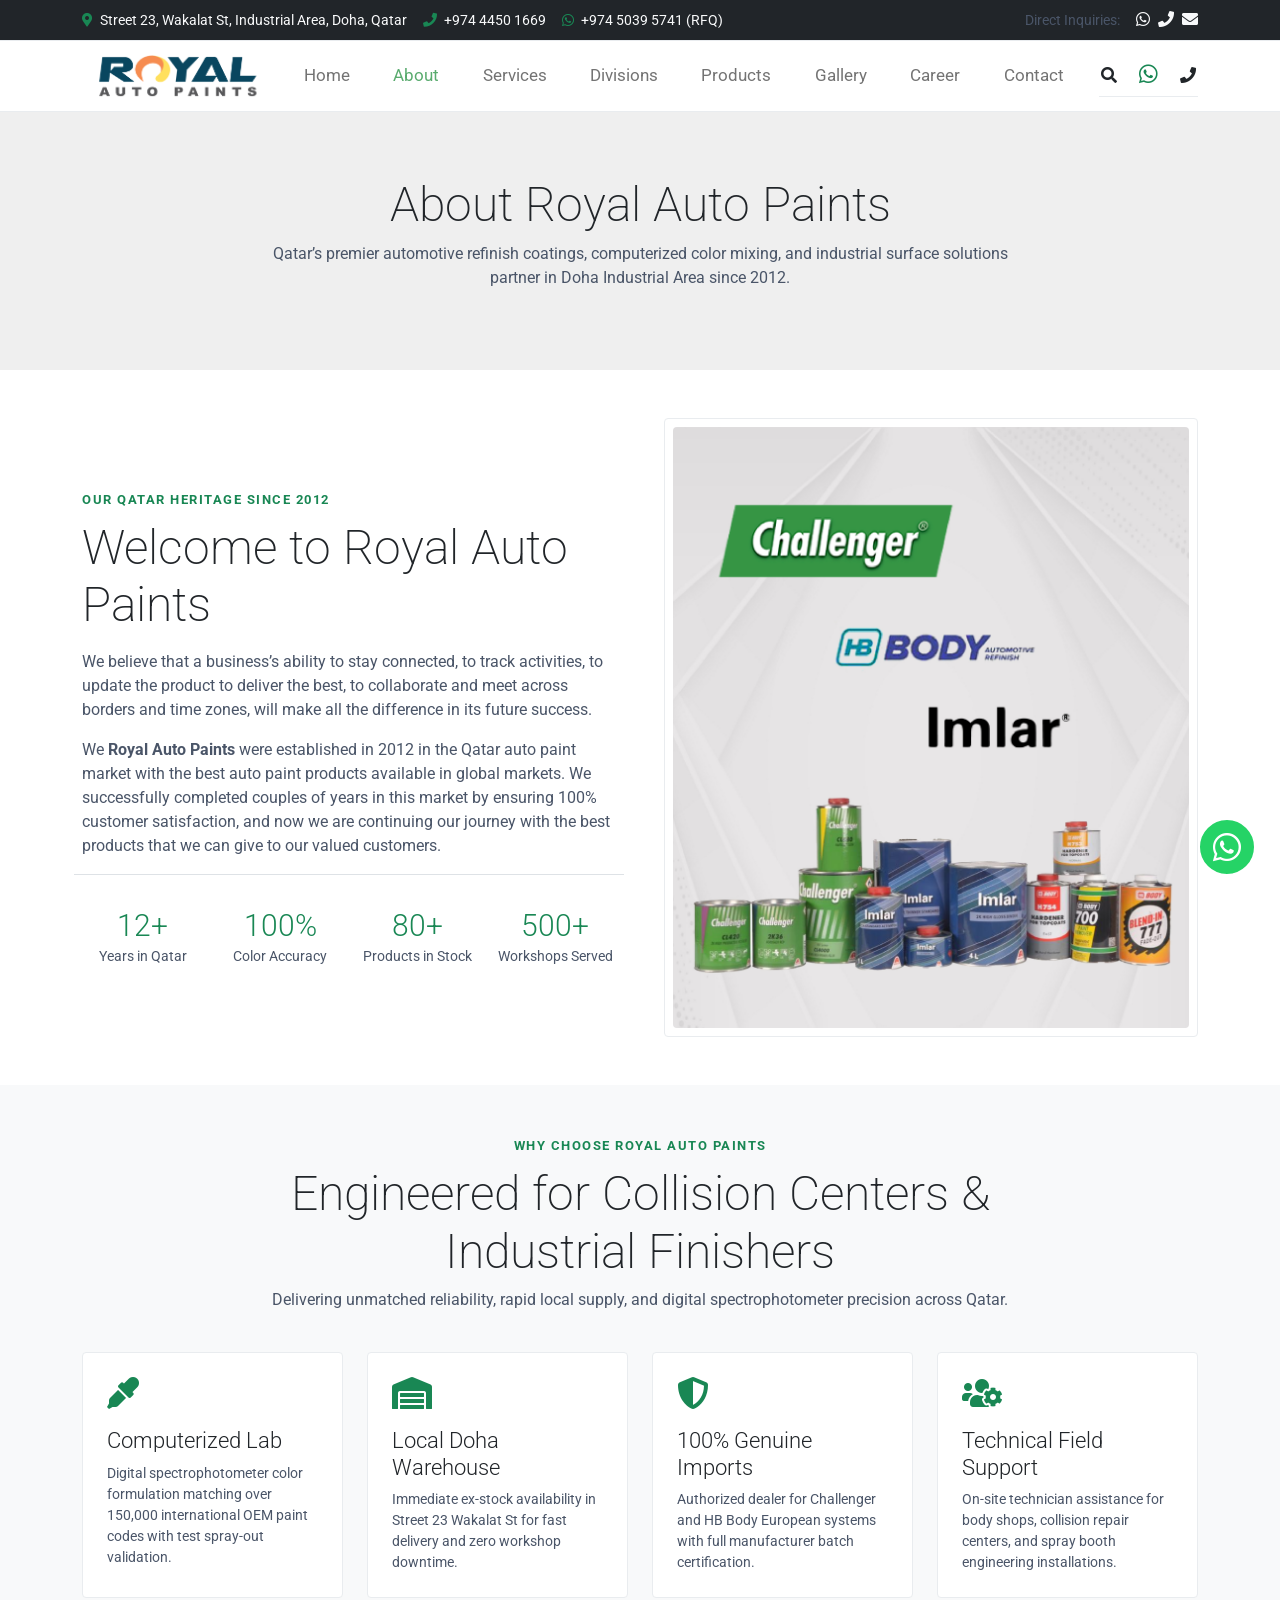
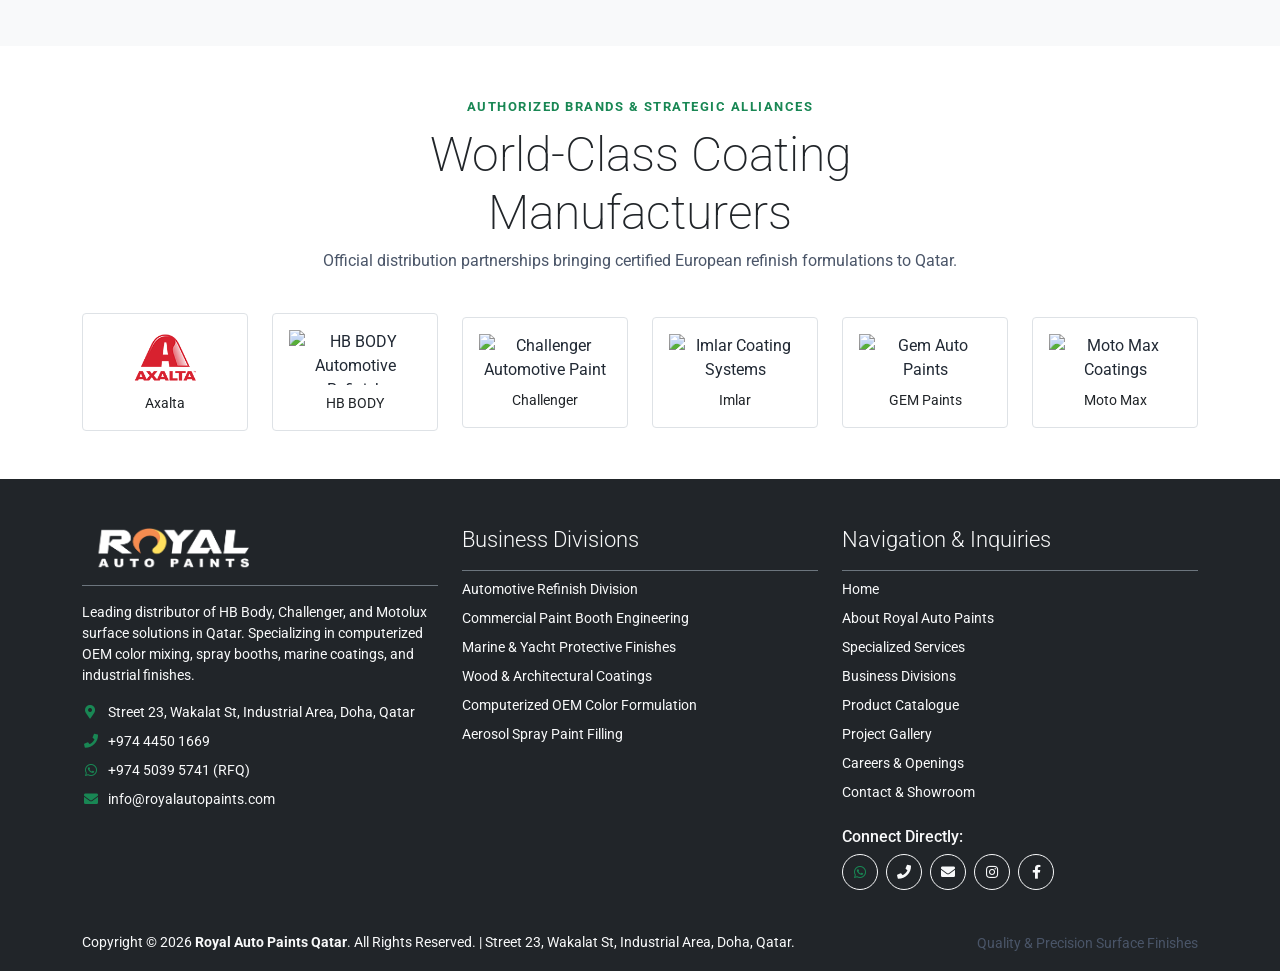
==== about.html @ 1e848c98 "feat: implement multi-page redesign with stock Zay aesthetic and responsive pages - Add dedicated pa" ====
<!DOCTYPE html>
<html lang="en">

<head>
    <title>About Us — Royal Auto Paints Qatar | Automotive Refinish &amp; Coatings</title>
    <meta charset="utf-8">
    <meta name="viewport" content="width=device-width, initial-scale=1, shrink-to-fit=no">
    <meta name="description" content="Learn about Royal Auto Paints Qatar. Established in 2012 in Doha Industrial Area. Official authorized dealer of HB Body and Challenger refinish systems.">

    <link rel="apple-touch-icon" href="images/royal_favicon.png">
    <link rel="shortcut icon" type="image/x-icon" href="images/royal_favicon.png">

    <link rel="stylesheet" href="css/bootstrap.min.css">
    <link rel="stylesheet" href="css/templatemo.css">
    <link rel="stylesheet" href="css/custom.css">

    <!-- Google Font (Roboto) -->
    <link rel="stylesheet" href="https://fonts.googleapis.com/css2?family=Roboto:wght@100;200;300;400;500;700;900&amp;display=swap">
    <link rel="stylesheet" href="css/fontawesome.min.css">
</head>

<body id="about-page">

    <!-- ========================================================================
         1. Top Utility Navigation Bar (Desktop)
         ======================================================================== -->
    <nav class="navbar navbar-expand-lg bg-dark navbar-light d-none d-lg-block py-2" id="templatemo_nav_top">
        <div class="container text-light">
            <div class="w-100 d-flex justify-content-between align-items-center">
                <div class="d-flex align-items-center flex-wrap">
                    <span class="me-3 small">
                        <i class="fas fa-map-marker-alt text-success me-1"></i>
                        Street 23, Wakalat St, Industrial Area, Doha, Qatar
                    </span>
                    <span class="me-3 small">
                        <i class="fa fa-phone text-success me-1"></i>
                        <a class="navbar-sm-brand text-light text-decoration-none" href="tel:+97444501669">+974 4450 1669</a>
                    </span>
                    <span class="small">
                        <i class="fab fa-whatsapp text-success me-1"></i>
                        <a class="navbar-sm-brand text-light text-decoration-none" href="https://wa.me/97450395741" target="_blank">+974 5039 5741 (RFQ)</a>
                    </span>
                </div>
                <div class="d-flex align-items-center">
                    <span class="small text-muted me-3">Direct Inquiries:</span>
                    <a class="text-light me-2" href="https://wa.me/97450395741" target="_blank" title="WhatsApp Inquiry"><i class="fab fa-whatsapp"></i></a>
                    <a class="text-light me-2" href="tel:+97444501669" title="Call Showroom"><i class="fa fa-phone"></i></a>
                    <a class="text-light" href="mailto:info@royalautopaints.com" title="Email Desk"><i class="fa fa-envelope"></i></a>
                </div>
            </div>
        </div>
    </nav>

    <!-- ========================================================================
         2. Main Responsive Navigation Bar
         ======================================================================== -->
    <nav class="navbar navbar-expand-lg navbar-light bg-white sticky-top py-2" id="templatemo_main_nav">
        <div class="container d-flex justify-content-between align-items-center">

            <!-- Brand Logo -->
            <a class="navbar-brand text-success logo d-flex align-items-center m-0" href="index.html">
                <img src="images/royal_logo.png" alt="Royal Auto Paints Qatar" height="44">
            </a>

            <!-- Mobile Quick Actions & Hamburger -->
            <div class="d-flex align-items-center d-lg-none mobile-header-actions">
                <a class="nav-icon text-decoration-none text-dark" href="#" data-bs-toggle="modal" data-bs-target="#templatemo_search">
                    <i class="fa fa-fw fa-search"></i>
                </a>
                <a class="nav-icon text-decoration-none text-success" href="https://wa.me/97450395741" target="_blank">
                    <i class="fab fa-fw fa-whatsapp"></i>
                </a>
                <a class="nav-icon text-decoration-none text-dark" href="tel:+97444501669">
                    <i class="fa fa-fw fa-phone"></i>
                </a>
                <button class="navbar-toggler border-0" type="button" data-bs-toggle="collapse" data-bs-target="#templatemo_nav_content" aria-controls="templatemo_nav_content" aria-expanded="false" aria-label="Toggle navigation">
                    <span class="navbar-toggler-icon"></span>
                </button>
            </div>

            <!-- Navbar Links -->
            <div class="align-self-center collapse navbar-collapse flex-fill d-lg-flex justify-content-lg-between" id="templatemo_nav_content">
                <div class="flex-fill">
                    <ul class="nav navbar-nav d-flex justify-content-between mx-lg-auto mb-2 mb-lg-0">
                        <li class="nav-item">
                            <a class="nav-link" href="index.html">Home</a>
                        </li>
                        <li class="nav-item">
                            <a class="nav-link active" href="about.html">About</a>
                        </li>
                        <li class="nav-item">
                            <a class="nav-link" href="services.html">Services</a>
                        </li>
                        <li class="nav-item">
                            <a class="nav-link" href="index.html#divisions">Divisions</a>
                        </li>
                        <li class="nav-item">
                            <a class="nav-link" href="products.html">Products</a>
                        </li>
                        <li class="nav-item">
                            <a class="nav-link" href="gallery.html">Gallery</a>
                        </li>
                        <li class="nav-item">
                            <a class="nav-link" href="career.html">Career</a>
                        </li>
                        <li class="nav-item">
                            <a class="nav-link" href="contact.html">Contact</a>
                        </li>
                    </ul>
                </div>

                <!-- Desktop Action Icons -->
                <div class="navbar align-self-center d-none d-lg-flex">
                    <a class="nav-icon text-decoration-none me-3" href="#" data-bs-toggle="modal" data-bs-target="#templatemo_search" title="Search Catalogue">
                        <i class="fa fa-fw fa-search text-dark"></i>
                    </a>
                    <a class="nav-icon text-decoration-none me-3" href="https://wa.me/97450395741?text=Hello%20Royal%20Auto%20Paints%20Qatar%2C%20I%20would%20like%20to%20request%20an%20RFQ" target="_blank" title="WhatsApp RFQ">
                        <i class="fab fa-fw fa-whatsapp text-success fa-lg"></i>
                    </a>
                    <a class="nav-icon text-decoration-none" href="tel:+97444501669" title="Call: +974 4450 1669">
                        <i class="fa fa-fw fa-phone text-dark"></i>
                    </a>
                </div>
            </div>

        </div>
    </nav>

    <!-- Search Modal -->
    <div class="modal fade bg-white" id="templatemo_search" tabindex="-1" role="dialog" aria-hidden="true">
        <div class="modal-dialog modal-lg" role="document">
            <div class="w-100 pt-1 mb-4 text-end">
                <button type="button" class="btn-close" data-bs-dismiss="modal" aria-label="Close"></button>
            </div>
            <div class="modal-content modal-body border-0 p-3">
                <div class="text-center mb-4">
                    <h2 class="h2 text-dark">Search Products &amp; Surface Solutions</h2>
                    <p class="text-muted small">Search clear coats, primers, fillers, thinners, spray guns, or marine coatings.</p>
                </div>
                <div class="input-group mb-3">
                    <input type="text" class="form-control py-2" id="inputModalSearch" placeholder="Type product name (e.g., C496, F202, Thinner, Spray Gun)...">
                    <button class="btn btn-success text-white px-4" id="btnModalSearch" type="button">
                        <i class="fa fa-fw fa-search"></i> Search
                    </button>
                </div>
            </div>
        </div>
    </div>

    <!-- ========================================================================
         Page Title Banner (Stock Zay Canvas)
         ======================================================================== -->
    <section class="py-5" style="background-color: #efefef;">
        <div class="container py-3">
            <div class="row text-center">
                <div class="col-lg-8 m-auto">
                    <h1 class="h1 text-dark">About Royal Auto Paints</h1>
                    <p class="text-muted">
                        Qatar’s premier automotive refinish coatings, computerized color mixing, and industrial surface solutions partner in Doha Industrial Area since 2012.
                    </p>
                </div>
            </div>
        </div>
    </section>

    <!-- ========================================================================
         Company Overview & Authentic Story
         ======================================================================== -->
    <section class="container py-5">
        <div class="row align-items-center g-5">
            <div class="col-lg-6">
                <span class="text-uppercase text-success fw-bold" style="letter-spacing: 1.5px; font-size: 13px;">Our Qatar Heritage Since 2012</span>
                <h2 class="h1 mt-2 text-dark">Welcome to Royal Auto Paints</h2>
                <p class="text-muted mt-3">
                    We believe that a business’s ability to stay connected, to track activities, to update the product to deliver the best, to collaborate and meet across borders and time zones, will make all the difference in its future success.
                </p>
                <p class="text-muted">
                    We <strong>Royal Auto Paints</strong> were established in 2012 in the Qatar auto paint market with the best auto paint products available in global markets. We successfully completed couples of years in this market by ensuring 100% customer satisfaction, and now we are continuing our journey with the best products that we can give to our valued customers.
                </p>
                <div class="row g-3 mt-3 pt-3 border-top">
                    <div class="col-6 col-md-3 text-center">
                        <h3 class="h2 text-success fw-bold mb-0">12+</h3>
                        <span class="small text-muted">Years in Qatar</span>
                    </div>
                    <div class="col-6 col-md-3 text-center">
                        <h3 class="h2 text-success fw-bold mb-0">100%</h3>
                        <span class="small text-muted">Color Accuracy</span>
                    </div>
                    <div class="col-6 col-md-3 text-center">
                        <h3 class="h2 text-success fw-bold mb-0">80+</h3>
                        <span class="small text-muted">Products in Stock</span>
                    </div>
                    <div class="col-6 col-md-3 text-center">
                        <h3 class="h2 text-success fw-bold mb-0">500+</h3>
                        <span class="small text-muted">Workshops Served</span>
                    </div>
                </div>
            </div>
            <div class="col-lg-6">
                <div class="card p-2 border bg-white">
                    <img src="images/auth.jpg" class="img-fluid rounded" alt="Royal Auto Paints Authorized Dealership">
                </div>
            </div>
        </div>
    </section>

    <!-- ========================================================================
         Core Capabilities & Workshop Values
         ======================================================================== -->
    <section class="bg-light py-5">
        <div class="container">
            <div class="row text-center pb-4">
                <div class="col-lg-8 m-auto">
                    <span class="text-uppercase text-success fw-bold" style="letter-spacing: 1.5px; font-size: 13px;">Why Choose Royal Auto Paints</span>
                    <h2 class="h1 mt-2 text-dark">Engineered for Collision Centers &amp; Industrial Finishers</h2>
                    <p class="text-muted">
                        Delivering unmatched reliability, rapid local supply, and digital spectrophotometer precision across Qatar.
                    </p>
                </div>
            </div>

            <div class="row g-4">
                <div class="col-12 col-md-6 col-lg-3">
                    <div class="card h-100 p-4 border bg-white">
                        <div class="mb-3">
                            <i class="fas fa-eye-dropper text-success fs-2"></i>
                        </div>
                        <h3 class="h5 text-dark">Computerized Lab</h3>
                        <p class="text-muted small mb-0">
                            Digital spectrophotometer color formulation matching over 150,000 international OEM paint codes with test spray-out validation.
                        </p>
                    </div>
                </div>
                <div class="col-12 col-md-6 col-lg-3">
                    <div class="card h-100 p-4 border bg-white">
                        <div class="mb-3">
                            <i class="fas fa-warehouse text-success fs-2"></i>
                        </div>
                        <h3 class="h5 text-dark">Local Doha Warehouse</h3>
                        <p class="text-muted small mb-0">
                            Immediate ex-stock availability in Street 23 Wakalat St for fast delivery and zero workshop downtime.
                        </p>
                    </div>
                </div>
                <div class="col-12 col-md-6 col-lg-3">
                    <div class="card h-100 p-4 border bg-white">
                        <div class="mb-3">
                            <i class="fas fa-shield-alt text-success fs-2"></i>
                        </div>
                        <h3 class="h5 text-dark">100% Genuine Imports</h3>
                        <p class="text-muted small mb-0">
                            Authorized dealer for Challenger and HB Body European systems with full manufacturer batch certification.
                        </p>
                    </div>
                </div>
                <div class="col-12 col-md-6 col-lg-3">
                    <div class="card h-100 p-4 border bg-white">
                        <div class="mb-3">
                            <i class="fas fa-users-cog text-success fs-2"></i>
                        </div>
                        <h3 class="h5 text-dark">Technical Field Support</h3>
                        <p class="text-muted small mb-0">
                            On-site technician assistance for body shops, collision repair centers, and spray booth engineering installations.
                        </p>
                    </div>
                </div>
            </div>
        </div>
    </section>

    <!-- ========================================================================
         Brand Alliances & Ribbon
         ======================================================================== -->
    <section class="container py-5" id="brands">
        <div class="row text-center pb-4">
            <div class="col-lg-8 m-auto">
                <span class="text-uppercase text-success fw-bold" style="letter-spacing: 1.5px; font-size: 13px;">Authorized Brands &amp; Strategic Alliances</span>
                <h2 class="h1 mt-2 text-dark">World-Class Coating Manufacturers</h2>
                <p class="text-muted">
                    Official distribution partnerships bringing certified European refinish formulations to Qatar.
                </p>
            </div>
        </div>

        <div class="row align-items-center justify-content-center g-4 text-center">
            <div class="col-6 col-md-4 col-lg-2">
                <div class="p-3 border rounded bg-white brand-card">
                    <img src="images/1290323.png" class="img-fluid brand-img" alt="Axalta Coating Systems" style="max-height: 55px;">
                    <div class="small fw-bold text-dark mt-2">Axalta</div>
                </div>
            </div>
            <div class="col-6 col-md-4 col-lg-2">
                <div class="p-3 border rounded bg-white brand-card">
                    <img src="images/brand_hbbody.png" class="img-fluid brand-img" alt="HB BODY Automotive Refinish" style="max-height: 55px;">
                    <div class="small fw-bold text-dark mt-2">HB BODY</div>
                </div>
            </div>
            <div class="col-6 col-md-4 col-lg-2">
                <div class="p-3 border rounded bg-white brand-card">
                    <img src="images/brand_challenger.png" class="img-fluid brand-img" alt="Challenger Automotive Paint" style="max-height: 55px;">
                    <div class="small fw-bold text-dark mt-2">Challenger</div>
                </div>
            </div>
            <div class="col-6 col-md-4 col-lg-2">
                <div class="p-3 border rounded bg-white brand-card">
                    <img src="images/brand_imlar.png" class="img-fluid brand-img" alt="Imlar Coating Systems" style="max-height: 55px;">
                    <div class="small fw-bold text-dark mt-2">Imlar</div>
                </div>
            </div>
            <div class="col-6 col-md-4 col-lg-2">
                <div class="p-3 border rounded bg-white brand-card">
                    <img src="images/brand_gem.png" class="img-fluid brand-img" alt="Gem Auto Paints" style="max-height: 55px;">
                    <div class="small fw-bold text-dark mt-2">GEM Paints</div>
                </div>
            </div>
            <div class="col-6 col-md-4 col-lg-2">
                <div class="p-3 border rounded bg-white brand-card">
                    <img src="images/brand_motomax.png" class="img-fluid brand-img" alt="Moto Max Coatings" style="max-height: 55px;">
                    <div class="small fw-bold text-dark mt-2">Moto Max</div>
                </div>
            </div>
        </div>
    </section>

    <!-- ========================================================================
         Corporate Footer
         ======================================================================== -->
    <footer class="bg-dark text-light" id="tempaltemo_footer">
        <div class="container pt-5 pb-4">
            <div class="row g-4">
                <!-- Column 1: Company Profile -->
                <div class="col-12 col-md-4">
                    <div class="border-bottom pb-3 border-secondary mb-3">
                        <img src="images/royal_logo_white.png" alt="Royal Auto Paints Qatar" height="42">
                    </div>
                    <p class="text-light small mt-2">
                        Leading distributor of HB Body, Challenger, and Motolux surface solutions in Qatar. Specializing in computerized OEM color mixing, spray booths, marine coatings, and industrial finishes.
                    </p>
                    <ul class="list-unstyled text-light small footer-link-list mt-3">
                        <li class="mb-2"><i class="fas fa-map-marker-alt fa-fw text-success me-2"></i>Street 23, Wakalat St, Industrial Area, Doha, Qatar</li>
                        <li class="mb-2"><i class="fa fa-phone fa-fw text-success me-2"></i><a class="text-decoration-none text-light" href="tel:+97444501669">+974 4450 1669</a></li>
                        <li class="mb-2"><i class="fab fa-whatsapp fa-fw text-success me-2"></i><a class="text-decoration-none text-light" href="https://wa.me/97450395741" target="_blank">+974 5039 5741 (RFQ)</a></li>
                        <li class="mb-2"><i class="fa fa-envelope fa-fw text-success me-2"></i><a class="text-decoration-none text-light" href="mailto:info@royalautopaints.com">info@royalautopaints.com</a></li>
                    </ul>
                </div>

                <!-- Column 2: Core Divisions -->
                <div class="col-12 col-md-4">
                    <h3 class="h4 text-light border-bottom pb-3 border-secondary">Business Divisions</h3>
                    <ul class="list-unstyled text-light small footer-link-list">
                        <li class="mb-2"><a class="text-decoration-none text-light" href="index.html#divisions">Automotive Refinish Division</a></li>
                        <li class="mb-2"><a class="text-decoration-none text-light" href="index.html#divisions">Commercial Paint Booth Engineering</a></li>
                        <li class="mb-2"><a class="text-decoration-none text-light" href="index.html#divisions">Marine &amp; Yacht Protective Finishes</a></li>
                        <li class="mb-2"><a class="text-decoration-none text-light" href="index.html#divisions">Wood &amp; Architectural Coatings</a></li>
                        <li class="mb-2"><a class="text-decoration-none text-light" href="services.html">Computerized OEM Color Formulation</a></li>
                        <li class="mb-2"><a class="text-decoration-none text-light" href="services.html">Aerosol Spray Paint Filling</a></li>
                    </ul>
                </div>

                <!-- Column 3: Fast Navigation & Socials -->
                <div class="col-12 col-md-4">
                    <h3 class="h4 text-light border-bottom pb-3 border-secondary">Navigation &amp; Inquiries</h3>
                    <ul class="list-unstyled text-light small footer-link-list">
                        <li class="mb-2"><a class="text-decoration-none text-light" href="index.html">Home</a></li>
                        <li class="mb-2"><a class="text-decoration-none text-light" href="about.html">About Royal Auto Paints</a></li>
                        <li class="mb-2"><a class="text-decoration-none text-light" href="services.html">Specialized Services</a></li>
                        <li class="mb-2"><a class="text-decoration-none text-light" href="index.html#divisions">Business Divisions</a></li>
                        <li class="mb-2"><a class="text-decoration-none text-light" href="products.html">Product Catalogue</a></li>
                        <li class="mb-2"><a class="text-decoration-none text-light" href="gallery.html">Project Gallery</a></li>
                        <li class="mb-2"><a class="text-decoration-none text-light" href="career.html">Careers &amp; Openings</a></li>
                        <li class="mb-2"><a class="text-decoration-none text-light" href="contact.html">Contact &amp; Showroom</a></li>
                    </ul>

                    <div class="mt-4">
                        <h4 class="h6 text-light mb-2">Connect Directly:</h4>
                        <div class="d-flex gap-2">
                            <a class="btn btn-outline-light btn-sm rounded-circle d-flex align-items-center justify-content-center" style="width: 36px; height: 36px;" href="https://wa.me/97450395741" target="_blank" title="WhatsApp"><i class="fab fa-whatsapp text-success"></i></a>
                            <a class="btn btn-outline-light btn-sm rounded-circle d-flex align-items-center justify-content-center" style="width: 36px; height: 36px;" href="tel:+97444501669" title="Phone Call"><i class="fa fa-phone"></i></a>
                            <a class="btn btn-outline-light btn-sm rounded-circle d-flex align-items-center justify-content-center" style="width: 36px; height: 36px;" href="mailto:info@royalautopaints.com" title="Email Us"><i class="fa fa-envelope"></i></a>
                            <a class="btn btn-outline-light btn-sm rounded-circle d-flex align-items-center justify-content-center" style="width: 36px; height: 36px;" href="https://www.instagram.com/royal_auto_paints/" target="_blank" title="Instagram"><i class="fab fa-instagram"></i></a>
                            <a class="btn btn-outline-light btn-sm rounded-circle d-flex align-items-center justify-content-center" style="width: 36px; height: 36px;" href="https://www.facebook.com/profile.php?id=100057669180751" target="_blank" title="Facebook"><i class="fab fa-facebook-f"></i></a>
                        </div>
                    </div>
                </div>
            </div>
        </div>

        <div class="w-100 bg-black py-3 border-top border-dark">
            <div class="container">
                <div class="row align-items-center">
                    <div class="col-md-8 text-center text-md-start">
                        <p class="text-light mb-0 small">
                            Copyright &copy; 2026 <strong>Royal Auto Paints Qatar</strong>. All Rights Reserved. | Street 23, Wakalat St, Industrial Area, Doha, Qatar.
                        </p>
                    </div>
                    <div class="col-md-4 text-center text-md-end mt-2 mt-md-0">
                        <span class="text-muted small">Quality &amp; Precision Surface Finishes</span>
                    </div>
                </div>
            </div>
        </div>
    </footer>

    <!-- Floating WhatsApp Direct Action Button -->
    <a href="https://wa.me/97450395741?text=Hello%20Royal%20Auto%20Paints%20Qatar%2C%20I%20would%20like%20to%20request%20an%20RFQ" class="floating-whatsapp-btn" target="_blank" title="Instant WhatsApp RFQ">
        <i class="fab fa-whatsapp"></i>
    </a>

    <!-- Scripts -->
    <script src="js/jquery-1.11.0.min.js"></script>
    <script src="js/jquery-migrate-1.2.1.min.js"></script>
    <script src="js/bootstrap.bundle.min.js"></script>
    <script src="js/templatemo.js"></script>
    <script src="js/custom.js"></script>

</body>

</html>
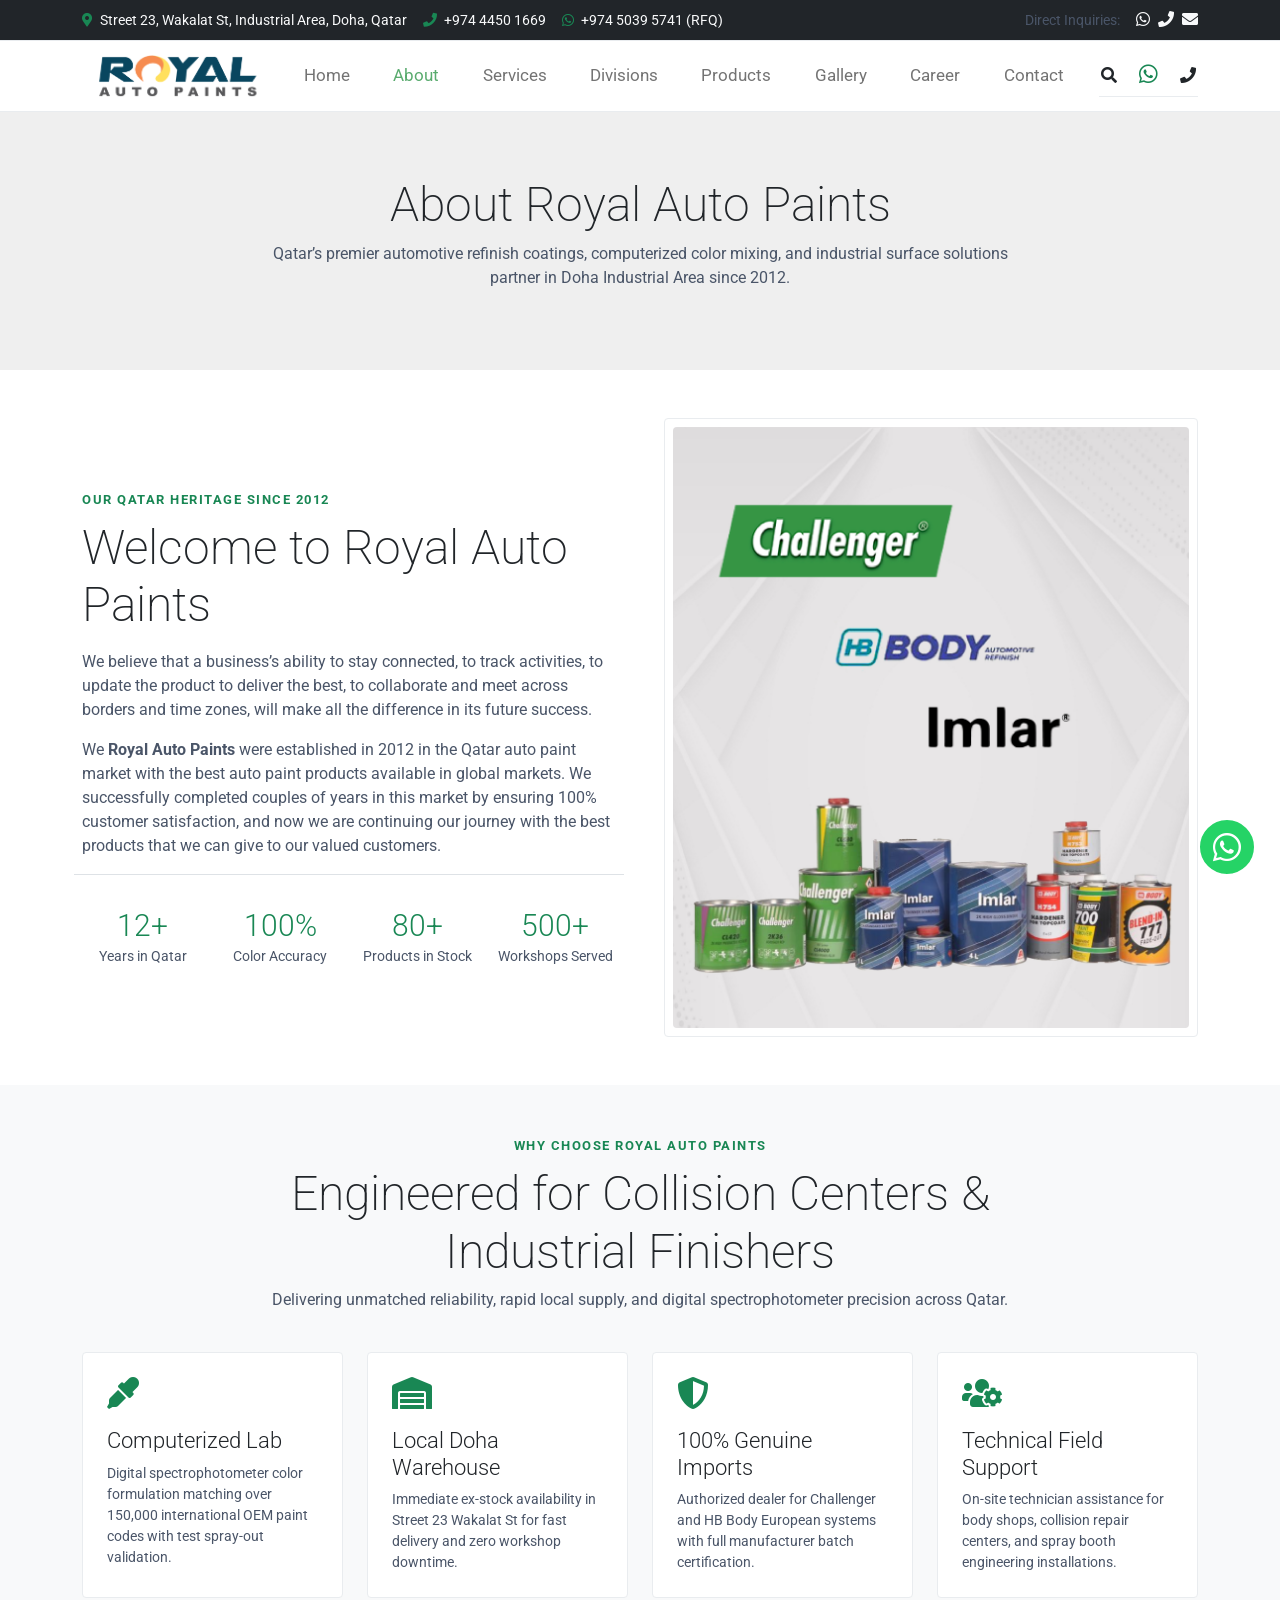
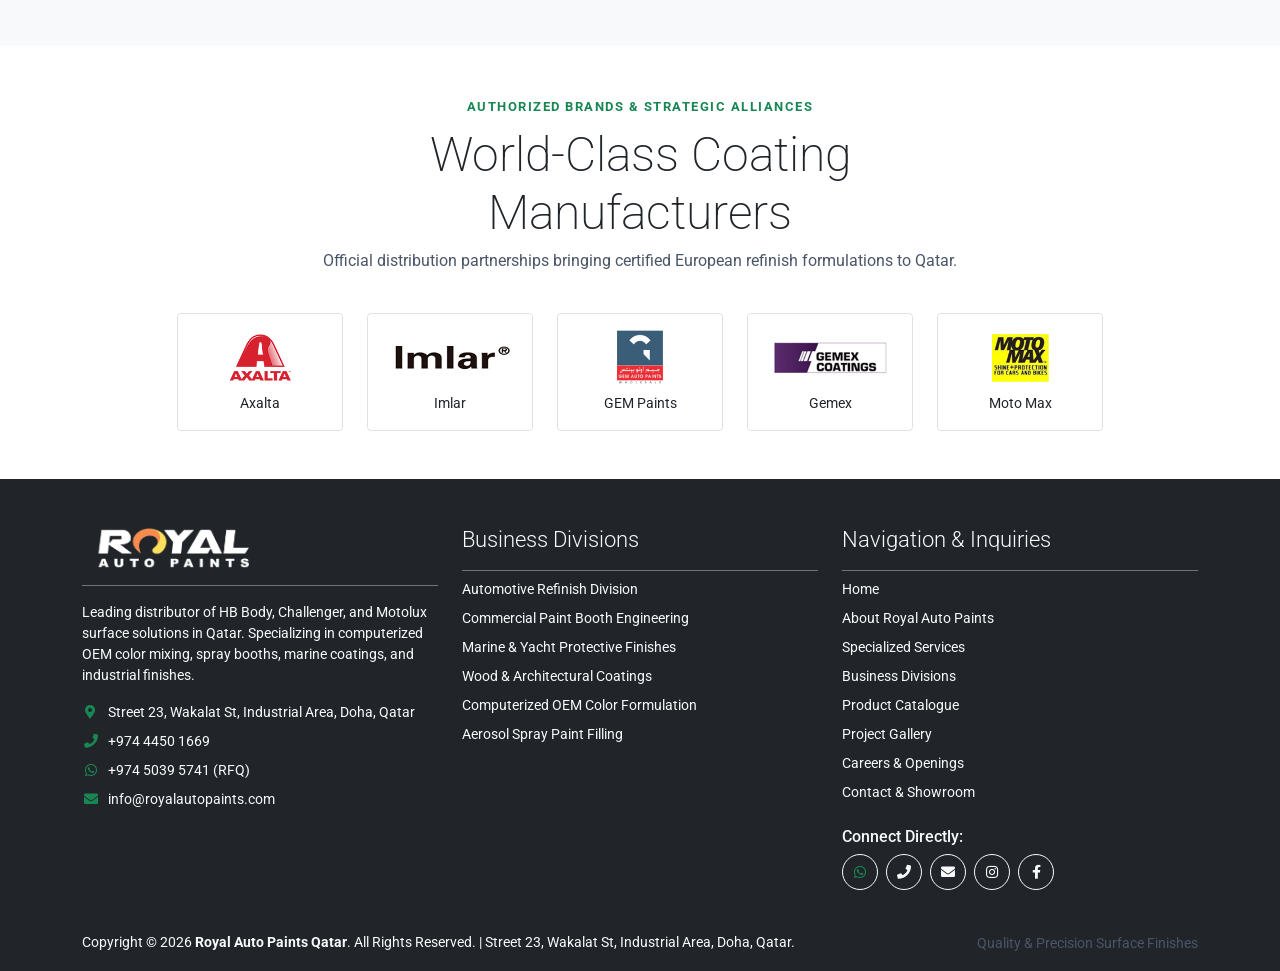
==== commit 48ee34f2: "style update" ====
--- a/about.html
+++ b/about.html
@@ -54,7 +54,7 @@
     <!-- ========================================================================
          2. Main Responsive Navigation Bar
          ======================================================================== -->
-    <nav class="navbar navbar-expand-lg navbar-light bg-white sticky-top py-2" id="templatemo_main_nav">
+    <nav class="navbar navbar-expand-lg navbar-light bg-white sticky-top py-2">
         <div class="container d-flex justify-content-between align-items-center">
 
             <!-- Brand Logo -->
@@ -73,13 +73,13 @@
                 <a class="nav-icon text-decoration-none text-dark" href="tel:+97444501669">
                     <i class="fa fa-fw fa-phone"></i>
                 </a>
-                <button class="navbar-toggler border-0" type="button" data-bs-toggle="collapse" data-bs-target="#templatemo_nav_content" aria-controls="templatemo_nav_content" aria-expanded="false" aria-label="Toggle navigation">
+                <button class="navbar-toggler border-0" type="button" data-bs-toggle="collapse" data-bs-target="#templatemo_main_nav" aria-controls="templatemo_main_nav" aria-expanded="false" aria-label="Toggle navigation">
                     <span class="navbar-toggler-icon"></span>
                 </button>
             </div>
 
             <!-- Navbar Links -->
-            <div class="align-self-center collapse navbar-collapse flex-fill d-lg-flex justify-content-lg-between" id="templatemo_nav_content">
+            <div class="align-self-center collapse navbar-collapse flex-fill d-lg-flex justify-content-lg-between" id="templatemo_main_nav">
                 <div class="flex-fill">
                     <ul class="nav navbar-nav d-flex justify-content-between mx-lg-auto mb-2 mb-lg-0">
                         <li class="nav-item">
@@ -167,7 +167,7 @@
          Company Overview & Authentic Story
          ======================================================================== -->
     <section class="container py-5">
-        <div class="row align-items-center g-5">
+        <div class="row align-items-center g-4 g-lg-5">
             <div class="col-lg-6">
                 <span class="text-uppercase text-success fw-bold" style="letter-spacing: 1.5px; font-size: 13px;">Our Qatar Heritage Since 2012</span>
                 <h2 class="h1 mt-2 text-dark">Welcome to Royal Auto Paints</h2>
@@ -291,31 +291,25 @@
             </div>
             <div class="col-6 col-md-4 col-lg-2">
                 <div class="p-3 border rounded bg-white brand-card">
-                    <img src="images/brand_hbbody.png" class="img-fluid brand-img" alt="HB BODY Automotive Refinish" style="max-height: 55px;">
-                    <div class="small fw-bold text-dark mt-2">HB BODY</div>
+                    <img src="images/290323.png" class="img-fluid brand-img" alt="Imlar Coating Systems" style="max-height: 55px;">
+                    <div class="small fw-bold text-dark mt-2">Imlar</div>
                 </div>
             </div>
             <div class="col-6 col-md-4 col-lg-2">
                 <div class="p-3 border rounded bg-white brand-card">
-                    <img src="images/brand_challenger.png" class="img-fluid brand-img" alt="Challenger Automotive Paint" style="max-height: 55px;">
-                    <div class="small fw-bold text-dark mt-2">Challenger</div>
+                    <img src="images/4290323.png" class="img-fluid brand-img" alt="Gem Auto Paints" style="max-height: 55px;">
+                    <div class="small fw-bold text-dark mt-2">GEM Paints</div>
                 </div>
             </div>
             <div class="col-6 col-md-4 col-lg-2">
                 <div class="p-3 border rounded bg-white brand-card">
-                    <img src="images/brand_imlar.png" class="img-fluid brand-img" alt="Imlar Coating Systems" style="max-height: 55px;">
-                    <div class="small fw-bold text-dark mt-2">Imlar</div>
+                    <img src="images/3290323.png" class="img-fluid brand-img" alt="Gemex Coatings" style="max-height: 55px;">
+                    <div class="small fw-bold text-dark mt-2">Gemex</div>
                 </div>
             </div>
             <div class="col-6 col-md-4 col-lg-2">
                 <div class="p-3 border rounded bg-white brand-card">
-                    <img src="images/brand_gem.png" class="img-fluid brand-img" alt="Gem Auto Paints" style="max-height: 55px;">
-                    <div class="small fw-bold text-dark mt-2">GEM Paints</div>
-                </div>
-            </div>
-            <div class="col-6 col-md-4 col-lg-2">
-                <div class="p-3 border rounded bg-white brand-card">
-                    <img src="images/brand_motomax.png" class="img-fluid brand-img" alt="Moto Max Coatings" style="max-height: 55px;">
+                    <img src="images/2290323.png" class="img-fluid brand-img" alt="Moto Max Coatings" style="max-height: 55px;">
                     <div class="small fw-bold text-dark mt-2">Moto Max</div>
                 </div>
             </div>
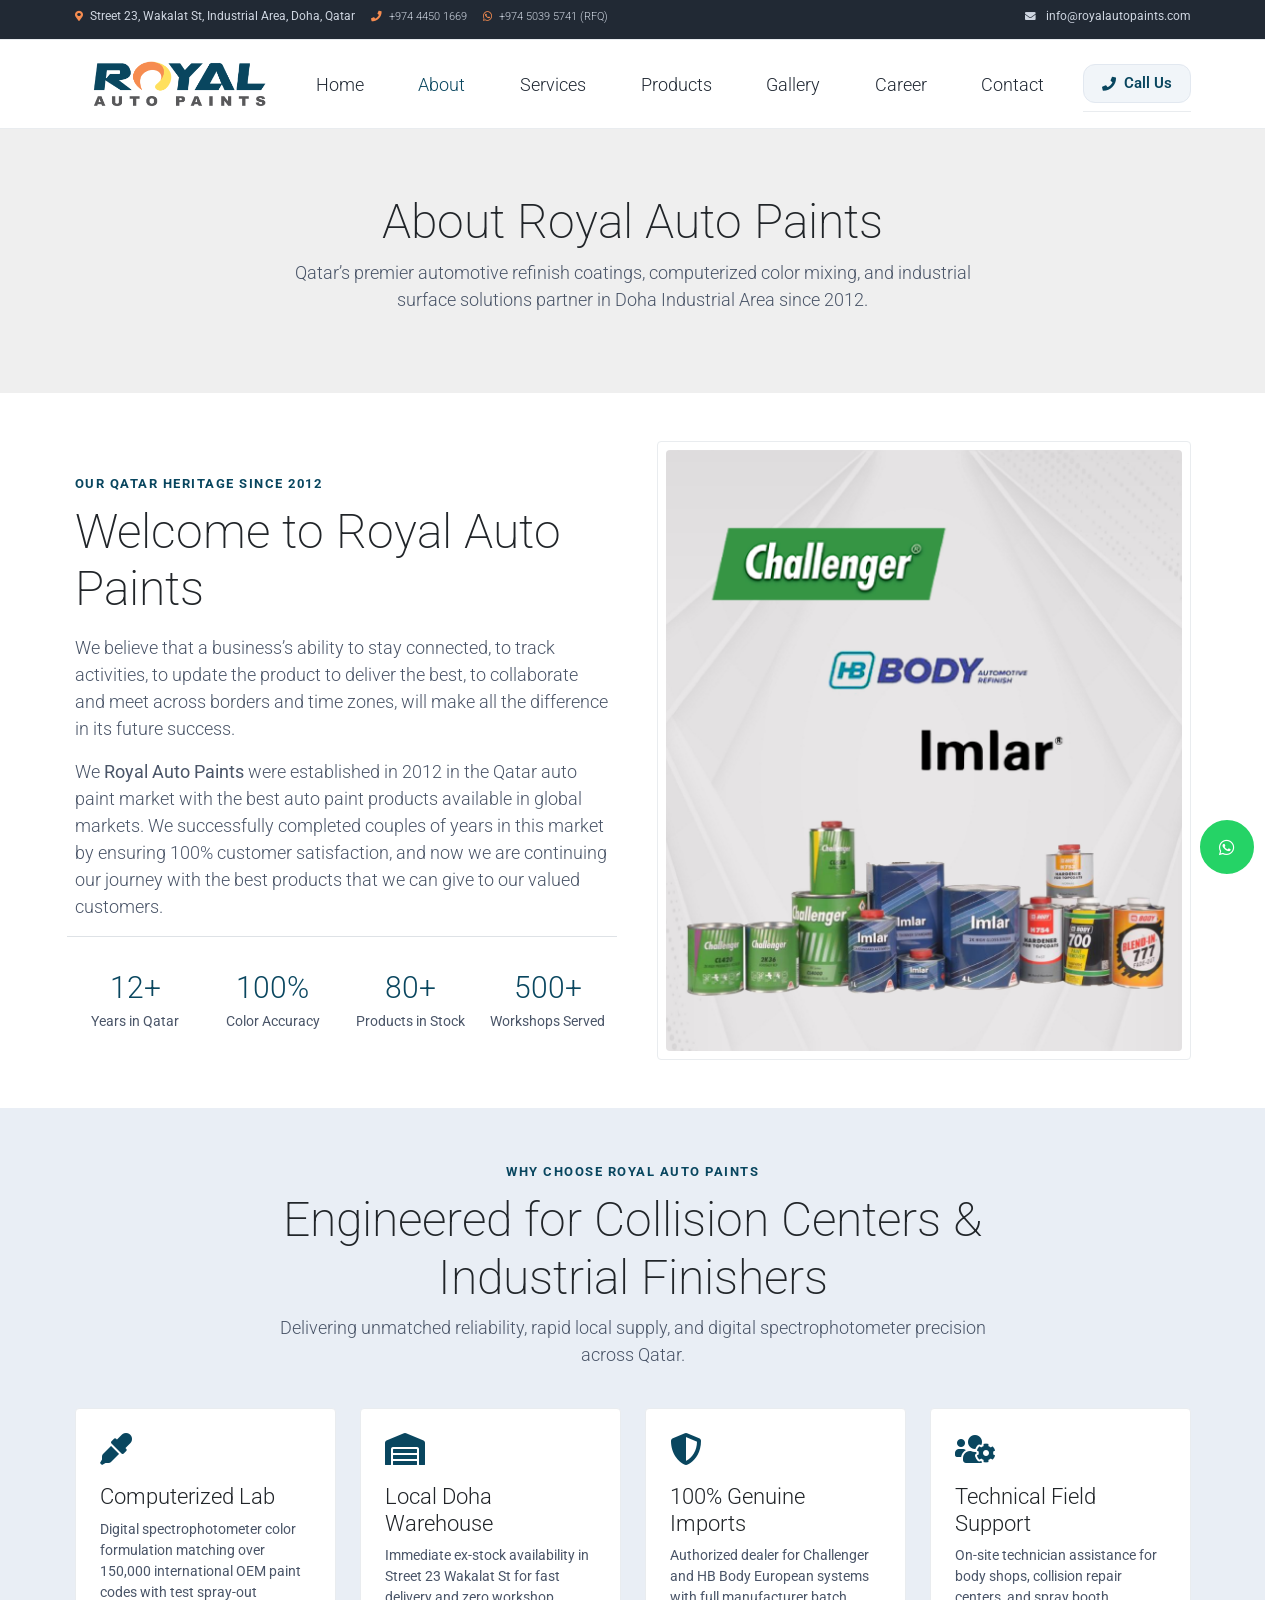
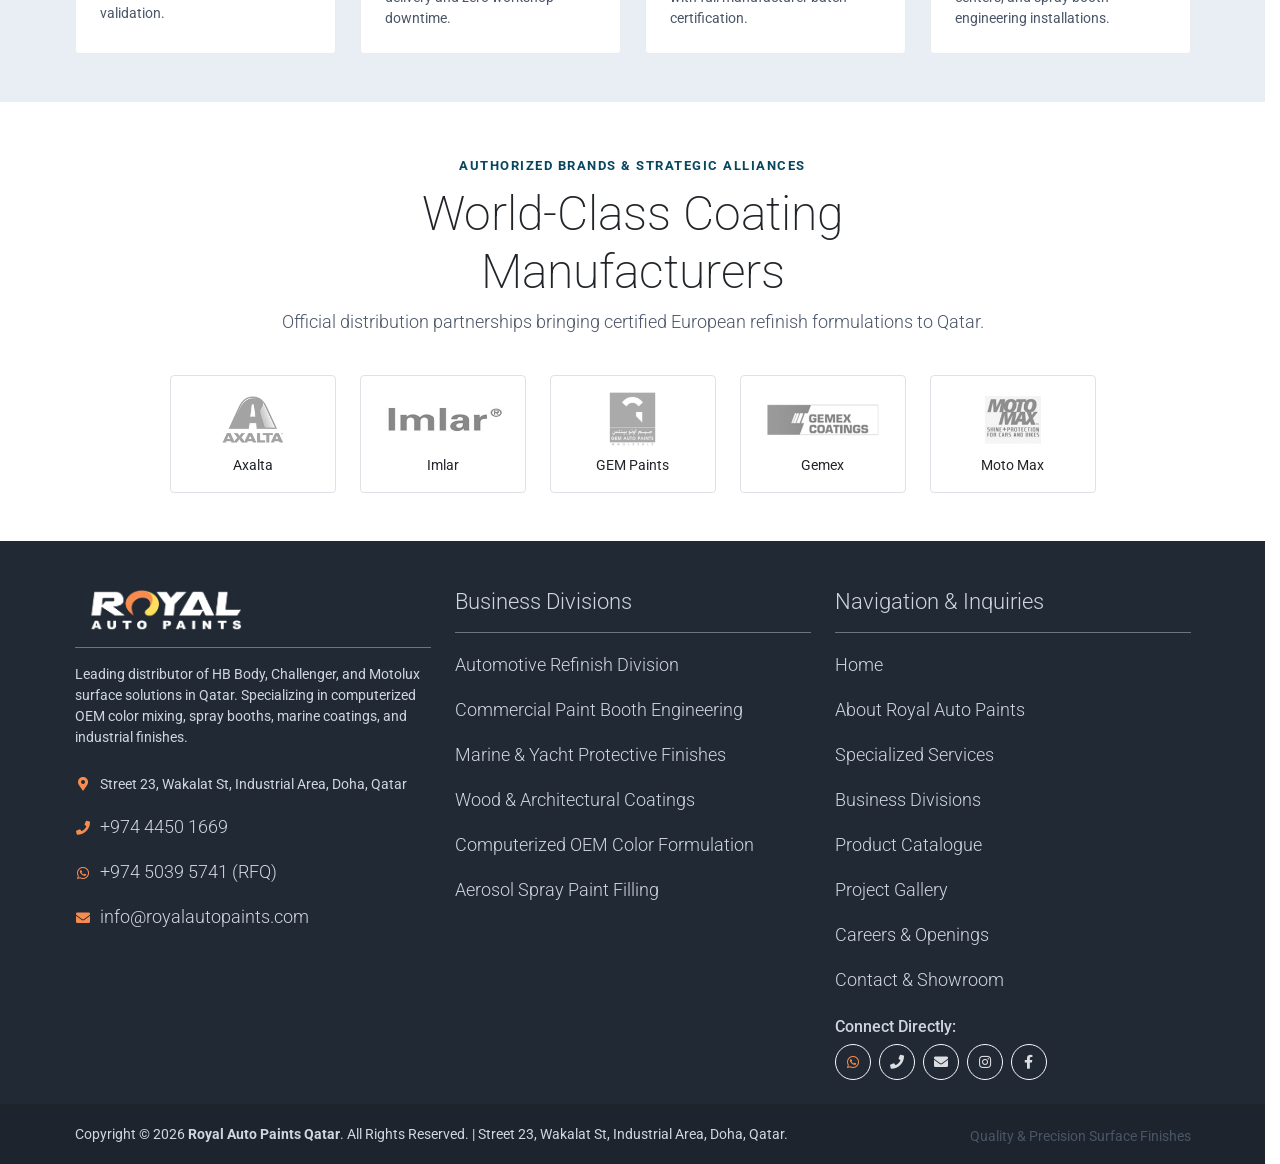
==== commit c22d47ca: "feat: redesign business divisions showcase to reference & standardize top bar - Convert divisions in" ====
--- a/about.html
+++ b/about.html
@@ -42,10 +42,9 @@
                     </span>
                 </div>
                 <div class="d-flex align-items-center">
-                    <span class="small text-muted me-3">Direct Inquiries:</span>
-                    <a class="text-light me-2" href="https://wa.me/97450395741" target="_blank" title="WhatsApp Inquiry"><i class="fab fa-whatsapp"></i></a>
-                    <a class="text-light me-2" href="tel:+97444501669" title="Call Showroom"><i class="fa fa-phone"></i></a>
-                    <a class="text-light" href="mailto:info@royalautopaints.com" title="Email Desk"><i class="fa fa-envelope"></i></a>
+                    <a class="navbar-sm-brand text-light text-decoration-none small" href="mailto:info@royalautopaints.com" title="Email Royal Auto Paints">
+                        <i class="fa fa-envelope fa-sm fa-fw me-2 text-light"></i>info@royalautopaints.com
+                    </a>
                 </div>
             </div>
         </div>
@@ -64,14 +63,9 @@
 
             <!-- Mobile Quick Actions & Hamburger -->
             <div class="d-flex align-items-center d-lg-none mobile-header-actions">
-                <a class="nav-icon text-decoration-none text-dark" href="#" data-bs-toggle="modal" data-bs-target="#templatemo_search">
-                    <i class="fa fa-fw fa-search"></i>
-                </a>
-                <a class="nav-icon text-decoration-none text-success" href="https://wa.me/97450395741" target="_blank">
-                    <i class="fab fa-fw fa-whatsapp"></i>
-                </a>
-                <a class="nav-icon text-decoration-none text-dark" href="tel:+97444501669">
-                    <i class="fa fa-fw fa-phone"></i>
+                <a href="tel:+97444501669" class="btn-call-pill text-decoration-none me-2" title="Call Showroom: +974 4450 1669">
+                    <i class="fa fa-phone me-1 me-sm-2"></i>
+                    <span>Call Us</span>
                 </a>
                 <button class="navbar-toggler border-0" type="button" data-bs-toggle="collapse" data-bs-target="#templatemo_main_nav" aria-controls="templatemo_main_nav" aria-expanded="false" aria-label="Toggle navigation">
                     <span class="navbar-toggler-icon"></span>
@@ -92,9 +86,6 @@
                             <a class="nav-link" href="services.html">Services</a>
                         </li>
                         <li class="nav-item">
-                            <a class="nav-link" href="index.html#divisions">Divisions</a>
-                        </li>
-                        <li class="nav-item">
                             <a class="nav-link" href="products.html">Products</a>
                         </li>
                         <li class="nav-item">
@@ -109,16 +100,11 @@
                     </ul>
                 </div>
 
-                <!-- Desktop Action Icons -->
+                <!-- Desktop Call Action -->
                 <div class="navbar align-self-center d-none d-lg-flex">
-                    <a class="nav-icon text-decoration-none me-3" href="#" data-bs-toggle="modal" data-bs-target="#templatemo_search" title="Search Catalogue">
-                        <i class="fa fa-fw fa-search text-dark"></i>
-                    </a>
-                    <a class="nav-icon text-decoration-none me-3" href="https://wa.me/97450395741?text=Hello%20Royal%20Auto%20Paints%20Qatar%2C%20I%20would%20like%20to%20request%20an%20RFQ" target="_blank" title="WhatsApp RFQ">
-                        <i class="fab fa-fw fa-whatsapp text-success fa-lg"></i>
-                    </a>
-                    <a class="nav-icon text-decoration-none" href="tel:+97444501669" title="Call: +974 4450 1669">
-                        <i class="fa fa-fw fa-phone text-dark"></i>
+                    <a href="tel:+97444501669" class="btn-call-pill text-decoration-none" title="Call Showroom: +974 4450 1669">
+                        <i class="fa fa-phone me-2"></i>
+                        <span>Call Us</span>
                     </a>
                 </div>
             </div>
--- a/css/templatemo.css
+++ b/css/templatemo.css
@@ -0,0 +1,202 @@
+/*
+
+TemplateMo 559 Zay Shop
+
+https://templatemo.com/tm-559-zay-shop
+
+---------------------------------------------
+Table of contents
+------------------------------------------------
+1. Typography
+2. General
+3. Nav
+4. Hero Carousel
+5. Accordion
+6. Shop
+7. Product
+8. Carousel Hero
+9. Carousel Brand
+10. Services
+11. Contact map
+12. Footer
+13. Small devices (landscape phones, 576px and up)
+14. Medium devices (tablets, 768px and up)
+15. Large devices (desktops, 992px and up)
+16. Extra large devices (large desktops, 1200px and up)
+--------------------------------------------- */
+
+
+
+
+/* Typography */
+body, ul, li, p, a, label, input, div {
+  font-family: 'Roboto', sans-serif;
+  font-size: 18px !important;
+  font-weight: 300 !important;
+}
+.h1 {
+  font-family: 'Roboto', sans-serif;
+  font-size: 48px !important;
+  font-weight: 200 !important;
+}
+.h2 {
+  font-family: 'Roboto', sans-serif;
+  font-size: 30px !important;
+  font-weight: 300;
+}
+.h3 {
+  font-family: 'Roboto', sans-serif;
+  font-size: 22px !important;
+}
+/* General */
+.logo { font-weight: 500 !important;}
+.text-warning {  color: #f68c50 !important;}
+.text-muted { color: #bcbcbc !important;}
+.text-success { color: #09465f !important;}
+.text-light { color: #cfd6e1 !important;}
+.bg-dark { background-color: #212934 !important;}
+.bg-light { background-color: #e9eef5 !important;}
+.bg-black { background-color: #1d242d !important;}
+.bg-success { background-color: #09465f !important;}
+.btn-success {
+  background-color: #09465f !important;
+  border-color: #09465f !important;
+}
+.btn-success:hover, .btn-success:focus, .btn-success:active {
+  background-color: #07364a !important;
+  border-color: #07364a !important;
+}
+.pagination .page-link:hover {color: #000;}
+.pagination .page-link:hover, .pagination .page-link.active {
+  background-color: #09465f;
+  color: #fff;
+}
+/* Nav */
+#templatemo_nav_top { min-height: 40px;}
+#templatemo_nav_top * { font-size: .9em !important;}
+#templatemo_main_nav a { color: #212934;}
+#templatemo_main_nav a:hover { color: #09465f;}
+#templatemo_main_nav .navbar .nav-icon { margin-right: 20px;}
+
+/* Hero Carousel */
+#template-mo-zay-hero-carousel { background: #efefef !important;}
+/* Accordion */
+.templatemo-accordion a { color: #000;}
+.templatemo-accordion a:hover { color: #333d4a;}
+/* Shop */
+.shop-top-menu a:hover { color: #09465f !important;}
+/* Product */
+.product-wap { box-shadow: 0px 5px 10px 0px rgba(0, 0, 0, 0.10);}
+.product-wap .product-color-dot.color-dot-red { background:#f71515;}
+.product-wap .product-color-dot.color-dot-blue { background:#6db4fe;}
+.product-wap .product-color-dot.color-dot-black { background:#000000;}
+.product-wap .product-color-dot.color-dot-light { background:#e0e0e0;}
+.product-wap .product-color-dot.color-dot-green { background:#0bff7e;}
+.card.product-wap .card .product-overlay {
+  background: rgba(0,0,0,.2);
+  visibility: hidden;
+  opacity: 0;
+  transition: .3s;
+}
+.card.product-wap:hover .card .product-overlay {
+  visibility: visible;
+  opacity: 1;
+}
+.card.product-wap a { color: #000;}
+#carousel-related-product .slick-slide:focus { outline: none !important;}
+#carousel-related-product .slick-dots li button:before {
+  font-size: 15px;
+  margin-top: 20px;
+}
+/* Brand */
+.brand-img {
+  filter: grayscale(100%);
+  opacity: 0.5;
+  transition: .5s;
+}
+.brand-img:hover {
+  filter: grayscale(0%);
+  opacity: 1;
+}
+/* Carousel Hero */
+#template-mo-zay-hero-carousel .carousel-indicators li {
+  margin-top: -50px;
+  background-color: #09465f;
+}
+#template-mo-zay-hero-carousel .carousel-indicators li.active {
+  background-color: #f68c50;
+}
+#template-mo-zay-hero-carousel .carousel-control-next i,
+#template-mo-zay-hero-carousel .carousel-control-prev i {
+  color: #09465f !important;
+  font-size: 2.8em !important;
+}
+#template-mo-zay-hero-carousel .carousel-control-next:hover i,
+#template-mo-zay-hero-carousel .carousel-control-prev:hover i {
+  color: #f68c50 !important;
+}
+/* Carousel Brand */
+.tempaltemo-carousel .h1 {
+  font-size: .5em !important;
+  color: #000 !important;
+}
+/* Services */
+.services-icon-wap {transition: .3s;}
+.services-icon-wap:hover, .services-icon-wap:hover i {color: #fff;}
+.services-icon-wap:hover {background: #09465f;}
+/* Contact map */
+.leaflet-control a, .leaflet-control { font-size: 10px !important;}
+.form-control { border: 1px solid #e8e8e8;}
+/* Footer */
+#tempaltemo_footer a { color: #dcdde1;}
+#tempaltemo_footer a:hover { color: #f68c50;}
+#tempaltemo_footer ul.footer-link-list li { padding-top: 10px;}
+#tempaltemo_footer ul.footer-icons li {
+  width: 2.6em;
+  height: 2.6em;
+  line-height: 2.6em;
+}
+#tempaltemo_footer ul.footer-icons li:hover {
+  background-color: #cfd6e1;
+  transition: .5s;
+}
+#tempaltemo_footer ul.footer-icons li:hover i {
+  color: #212934;
+  transition: .5s;
+}
+#tempaltemo_footer .border-light { border-color: #2d343f !important;}
+/*
+// Extra small devices (portrait phones, less than 576px)
+// No media query since this is the default in Bootstrap
+*/
+/* Small devices (landscape phones, 576px and up)*/
+.product-wap .h3, .product-wap li, .product-wap i, .product-wap p {
+  font-size: 12px !important;
+}
+.product-wap .product-color-dot {
+  width: 6px;
+  height: 6px;
+}
+
+@media (min-width: 576px) {
+  .tempaltemo-carousel .h1 { font-size: 1em !important;}
+}
+
+/*// Medium devices (tablets, 768px and up)*/
+@media (min-width: 768px) {
+  #templatemo_main_nav .navbar-nav {max-width: 450px;}
+ }
+
+/* Large devices (desktops, 992px and up)*/
+@media (min-width: 992px) {
+  #templatemo_main_nav .navbar-nav {max-width: 100%;}
+  #template-mo-zay-hero-carousel .carousel-item {min-height: 30rem !important;}
+  .product-wap .h3, .product-wap li, .product-wap i, .product-wap p {font-size: 18px !important;}
+  .product-wap .product-color-dot {
+    width: 12px;
+    height: 12px;
+  }
+}
+
+/* Extra large devices (large desktops, 1200px and up)*/
+@media (min-width: 1200px) {}
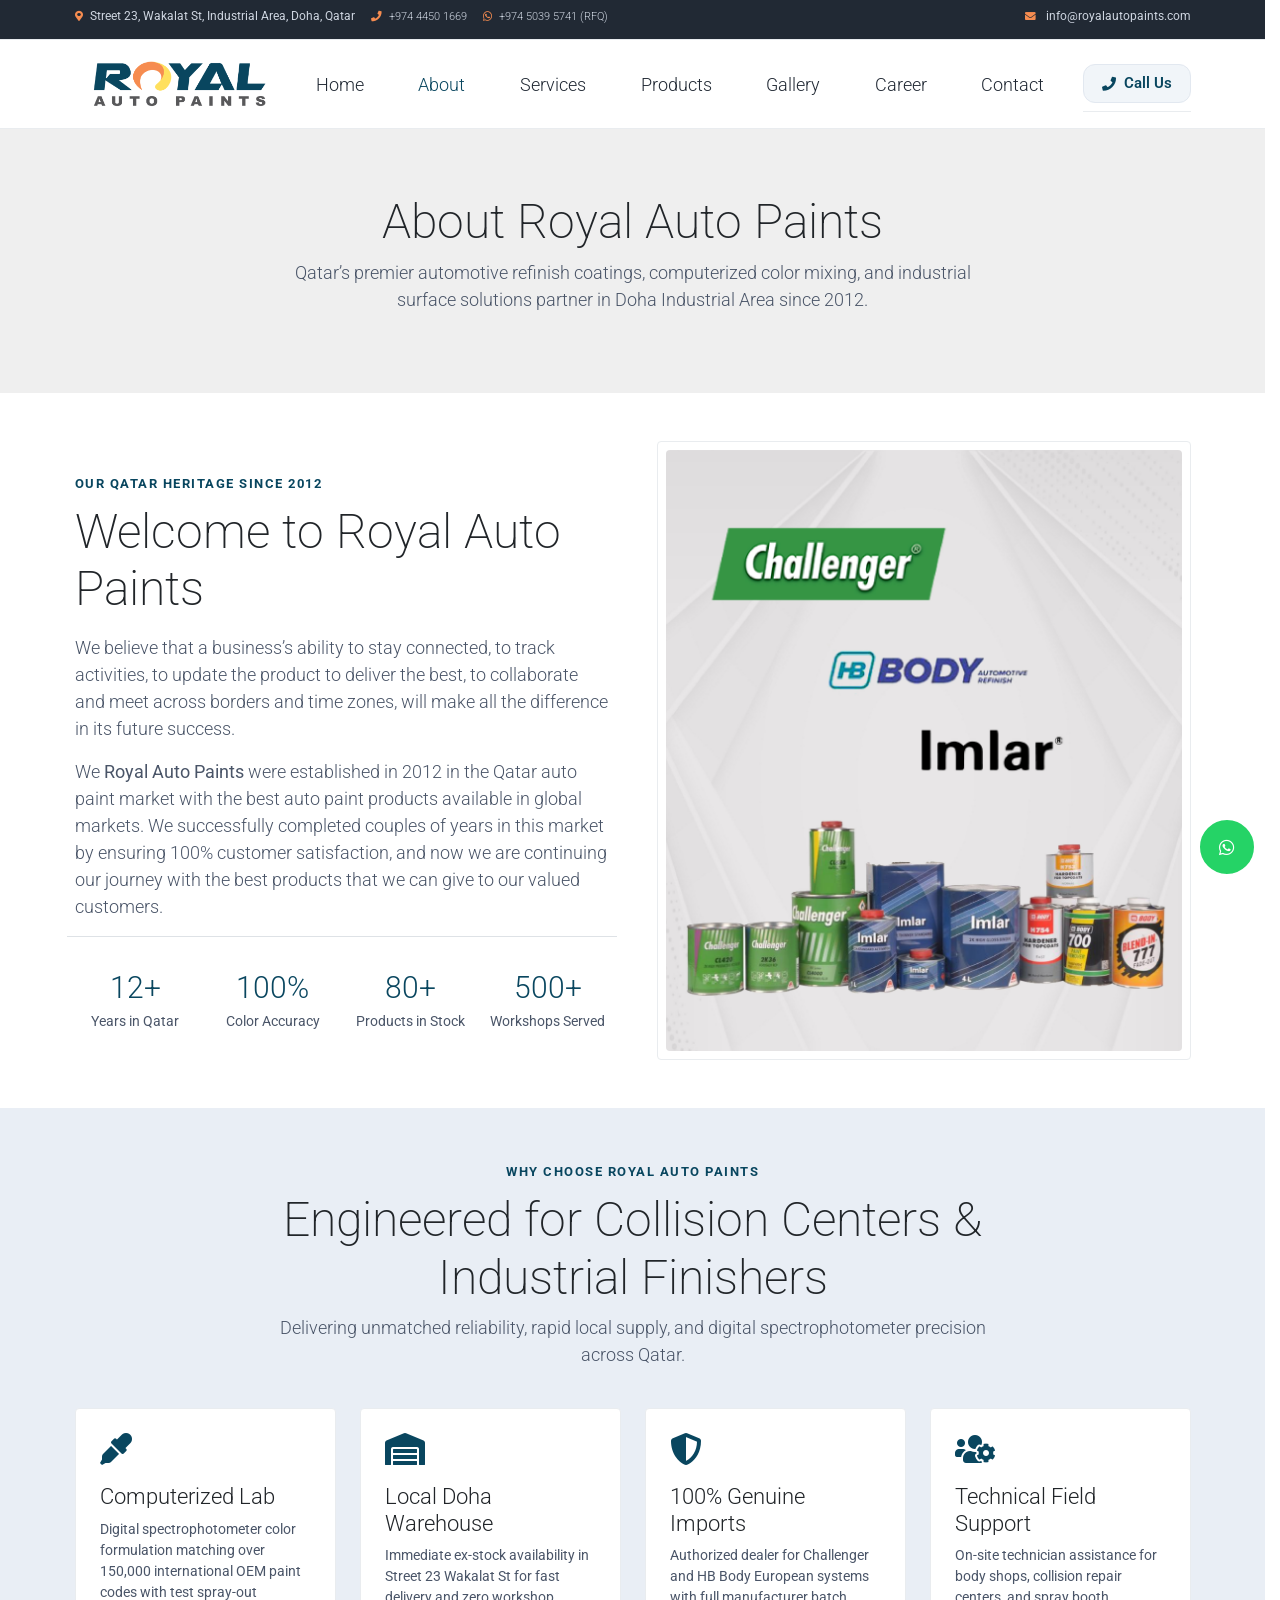
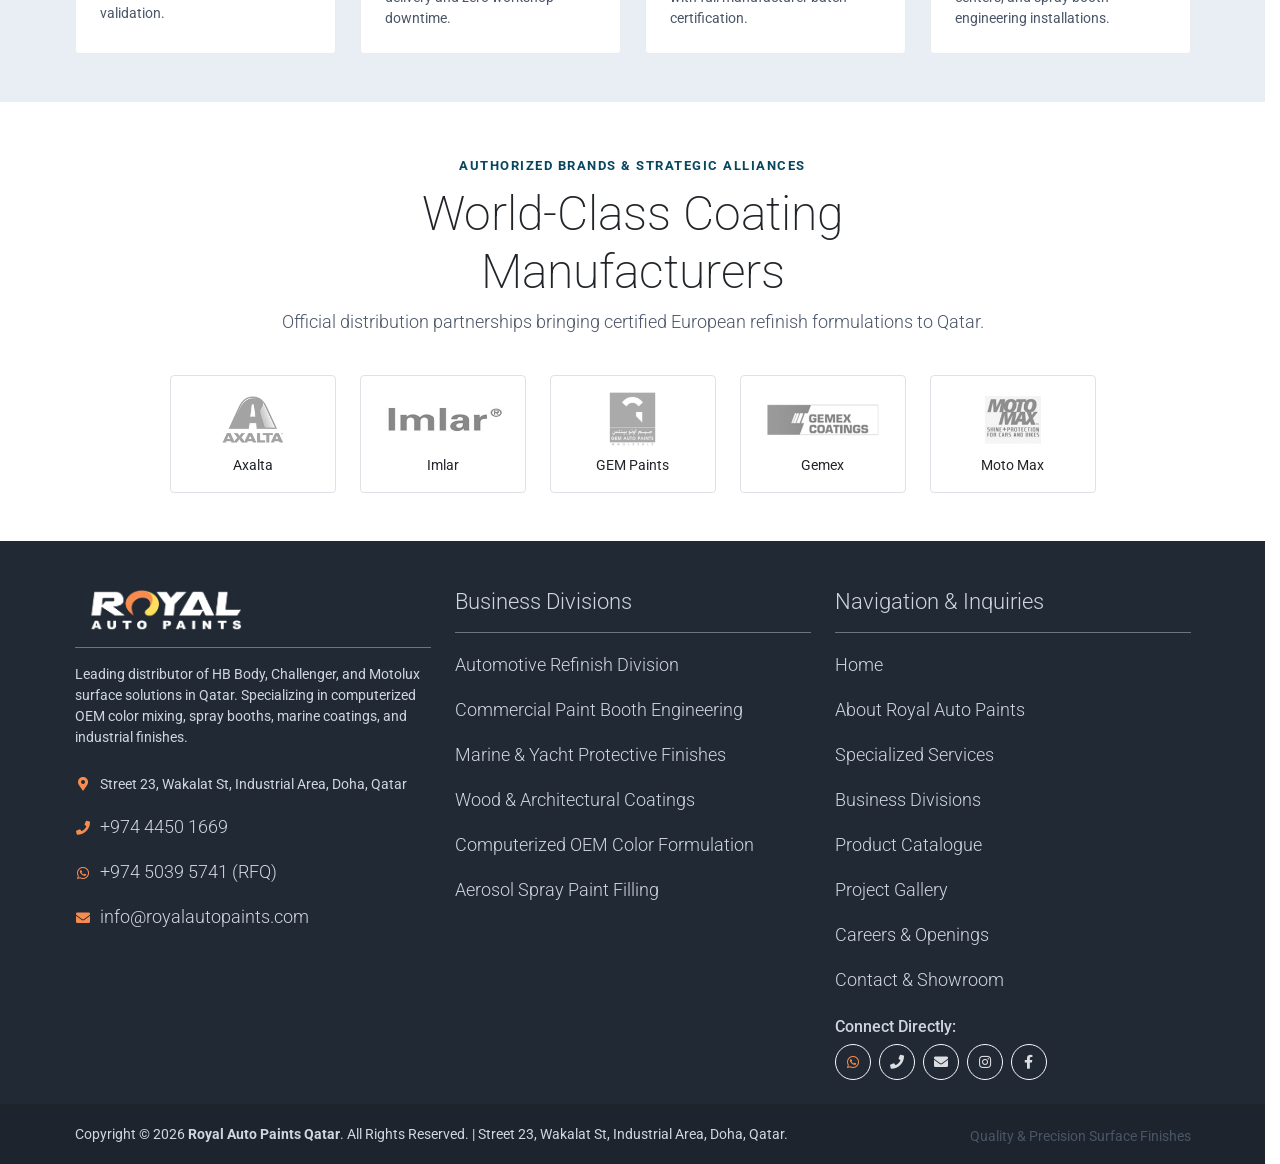
==== commit bce881e0: "removed the full product list from home page" ====
--- a/about.html
+++ b/about.html
@@ -43,7 +43,7 @@
                 </div>
                 <div class="d-flex align-items-center">
                     <a class="navbar-sm-brand text-light text-decoration-none small" href="mailto:info@royalautopaints.com" title="Email Royal Auto Paints">
-                        <i class="fa fa-envelope fa-sm fa-fw me-2 text-light"></i>info@royalautopaints.com
+                        <i class="fa fa-envelope fa-sm fa-fw me-2 text-success"></i>info@royalautopaints.com
                     </a>
                 </div>
             </div>
--- a/css/custom.css
+++ b/css/custom.css
@@ -0,0 +1,4460 @@
+/* ==========================================================================
+
+
+
+   Royal Auto Paints Qatar — Custom Styles & Responsive Architecture
+
+
+
+   Foundation: TemplateMo 559 Zay Shop (Bootstrap 5)
+
+
+
+   Client Directive: Maintain original stock fonts, sizes, and white color palette.
+
+
+
+   ========================================================================== */
+
+
+
+
+
+
+
+/* --------------------------------------------------------------------------
+
+
+
+   1. Flat Minimalist Mandate (Strict Zero Drop Shadows)
+
+
+
+   -------------------------------------------------------------------------- */
+
+
+
+.navbar,
+
+
+
+.card,
+
+
+
+.btn,
+
+
+
+img,
+
+
+
+.shadow,
+
+
+
+.shadow-sm,
+
+
+
+.shadow-lg,
+
+
+
+.product-wap,
+
+
+
+.dropdown-menu,
+
+
+
+.modal-content {
+
+
+
+    box-shadow: none !important;
+
+
+
+    -webkit-box-shadow: none !important;
+
+
+
+}
+
+
+
+
+
+
+
+.navbar {
+
+
+
+    border-bottom: 1px solid #e9ecef !important;
+
+
+
+}
+
+
+
+
+
+
+
+.card {
+
+
+
+    border: 1px solid #e9ecef !important;
+
+
+
+    background-color: #ffffff;
+
+
+
+}
+
+
+
+
+
+
+
+/* --------------------------------------------------------------------------
+
+
+
+   2. Typography & Color System
+
+
+
+   -------------------------------------------------------------------------- */
+
+
+
+:root {
+
+
+
+    /* Royal Auto Paints Brand Palette (Extracted directly from official logo) */
+
+
+
+    --rap-primary: #09465f;        /* Deep Royal Oceanic Blue / Navy Teal (Main Logo Brand Color) */
+
+
+
+    --rap-primary-hover: #07364a;  /* Darker Navy for hovers & focus */
+
+
+
+    --rap-primary-dark: #052736;   /* Deep Navy for active states */
+
+
+
+    --rap-primary-light: #e8f3f8;  /* Soft Ice Blue wash for subtle badges & highlights */
+
+
+
+    --rap-primary-border: #b5d6e4; /* Complementary light blue border */
+
+
+
+
+
+
+
+    --rap-accent-orange: #f68c50;  /* Royal Paint Splash Orange (Logo Accent) */
+
+
+
+    --rap-accent-orange-hover: #e07a3e;
+
+
+
+    --rap-accent-orange-light: #fef4ee;
+
+
+
+
+
+
+
+    --rap-accent-yellow: #ffe05e;  /* Royal Solar Gold / Yellow (Logo Accent) */
+
+
+
+
+
+
+
+    --rap-dark: #212934;           /* Deep Charcoal Header/Heading Text */
+
+
+
+    --rap-charcoal: #58585a;       /* Slate Grey ("AUTO PAINTS" in logo) */
+
+
+
+    --rap-muted: #5a6472;          /* Body copy muted text */
+
+
+
+    --rap-border: #e9ecef;         /* Clean 1px card/divider borders */
+
+
+
+    --rap-canvas: #efefef;         /* TemplateMo light gray canvas */
+
+
+
+    --rap-light-bg: #f8f9fa;       /* Off-white section background */
+
+
+
+
+
+
+
+    /* Backward compatibility alias */
+
+
+
+    --rap-green: var(--rap-primary);
+
+
+
+    --rap-green-hover: var(--rap-primary-hover);
+
+
+
+}
+
+
+
+
+
+
+
+/* Global scroll hygiene & cross-page layout stability */
+
+
+
+html {
+
+
+
+    overflow-y: scroll;
+
+
+
+    scrollbar-gutter: stable;
+
+
+
+}
+
+
+
+
+
+
+
+html, body {
+
+
+
+    overflow-x: hidden !important;
+
+
+
+    max-width: 100%;
+
+
+
+    font-family: 'Roboto', sans-serif;
+
+
+
+    color: var(--rap-dark);
+
+
+
+    scroll-behavior: smooth;
+
+
+
+}
+
+
+
+
+
+
+
+/* Responsive gutter safeguard preventing horizontal overflow on narrow mobile screens */
+
+
+
+@media (max-width: 991.98px) {
+
+
+
+    .row.g-5, .row.gx-5 {
+
+
+
+        --bs-gutter-x: 1.5rem;
+
+
+
+    }
+
+
+
+}
+
+
+
+
+
+
+
+/* Correct the template's blanket 'div { font-size: 18px !important; }'
+
+
+
+   so utility classes, badges, small text, and cards scale properly */
+
+
+
+.small, small, .badge, .btn-sm, .form-text, .footer-link-list li, .card-text.small {
+
+
+
+    font-size: 14px !important;
+
+
+
+    font-weight: 400 !important;
+
+
+
+}
+
+
+
+
+
+
+
+.badge-subtle {
+
+
+
+    background-color: var(--rap-primary-light) !important;
+
+
+
+    color: var(--rap-primary) !important;
+
+
+
+    border: 1px solid var(--rap-primary-border) !important;
+
+
+
+    font-weight: 600 !important;
+
+
+
+    font-size: 12px !important;
+
+
+
+    padding: 3px 8px !important;
+
+
+
+    border-radius: 4px;
+
+
+
+    display: inline-block;
+
+
+
+    letter-spacing: 0.5px;
+
+
+
+}
+
+
+
+
+
+
+
+.badge-accent {
+
+
+
+    background-color: var(--rap-accent-orange-light) !important;
+
+
+
+    color: #c95c1c !important;
+
+
+
+    border: 1px solid #fcd5be !important;
+
+
+
+    font-weight: 600 !important;
+
+
+
+    font-size: 12px !important;
+
+
+
+    padding: 3px 8px !important;
+
+
+
+    border-radius: 4px;
+
+
+
+    display: inline-block;
+
+
+
+    letter-spacing: 0.5px;
+
+
+
+}
+
+
+
+
+
+
+
+/* Enhance text contrast for readability against light backgrounds */
+
+
+
+.hero-desc,
+
+
+
+.text-muted {
+
+
+
+    color: #4a5568 !important;
+
+
+
+}
+
+
+
+
+
+
+
+/* --------------------------------------------------------------------------
+
+
+
+   3. Responsive Typography & Viewport Scaling
+
+
+
+   -------------------------------------------------------------------------- */
+
+
+
+/* Large Desktop (>=992px) - Exact Stock Zay Fidelity */
+
+
+
+@media (min-width: 992px) {
+
+
+
+    .h1, h1 {
+
+
+
+        font-size: 48px !important;
+
+
+
+        font-weight: 200 !important;
+
+
+
+        line-height: 1.2 !important;
+
+
+
+        color: #212934;
+
+
+
+    }
+
+
+
+    .h2, h2 {
+
+
+
+        font-size: 30px !important;
+
+
+
+        font-weight: 300 !important;
+
+
+
+        line-height: 1.25 !important;
+
+
+
+        color: #212934;
+
+
+
+    }
+
+
+
+    .h3, h3 {
+
+
+
+        font-size: 22px !important;
+
+
+
+        font-weight: 300 !important;
+
+
+
+    }
+
+
+
+    #template-mo-zay-hero-carousel .carousel-item {
+
+
+
+        min-height: 30rem !important;
+
+
+
+    }
+
+
+
+}
+
+
+
+
+
+
+
+/* Tablet (768px - 991px) */
+
+
+
+@media (min-width: 768px) and (max-width: 991px) {
+
+
+
+    .h1, h1 {
+
+
+
+        font-size: 38px !important;
+
+
+
+        font-weight: 200 !important;
+
+
+
+        line-height: 1.25 !important;
+
+
+
+    }
+
+
+
+    .h2, h2 {
+
+
+
+        font-size: 26px !important;
+
+
+
+        font-weight: 300 !important;
+
+
+
+    }
+
+
+
+    .h3, h3 {
+
+
+
+        font-size: 20px !important;
+
+
+
+    }
+
+
+
+}
+
+
+
+
+
+
+
+/* Mobile Devices (<768px) - Fix for Zay Template Mobile Flaw */
+
+
+
+@media (max-width: 767.98px) {
+
+
+
+    body, p, ul, li, div {
+
+
+
+        font-size: 15px !important;
+
+
+
+        line-height: 1.5 !important;
+
+
+
+    }
+
+
+
+    .h1, h1 {
+
+
+
+        font-size: 28px !important;
+
+
+
+        line-height: 1.3 !important;
+
+
+
+        font-weight: 300 !important;
+
+
+
+    }
+
+
+
+    .h2, h2 {
+
+
+
+        font-size: 22px !important;
+
+
+
+        line-height: 1.3 !important;
+
+
+
+        font-weight: 300 !important;
+
+
+
+    }
+
+
+
+    .h3, h3 {
+
+
+
+        font-size: 18px !important;
+
+
+
+        line-height: 1.35 !important;
+
+
+
+    }
+
+
+
+    #template-mo-zay-hero-carousel .row.p-5 {
+
+
+
+        padding: 2rem 1rem 3.5rem 1rem !important;
+
+
+
+    }
+
+
+
+    /* Smaller arrows on mobile so they don't cover headings */
+
+
+
+    #template-mo-zay-hero-carousel .carousel-control-next i,
+
+
+
+    #template-mo-zay-hero-carousel .carousel-control-prev i {
+
+
+
+        font-size: 1.8rem !important;
+
+
+
+    }
+
+
+
+    #template-mo-zay-hero-carousel .carousel-control-prev {
+
+
+
+        left: 0 !important;
+
+
+
+        width: 35px !important;
+
+
+
+    }
+
+
+
+    #template-mo-zay-hero-carousel .carousel-control-next {
+
+
+
+        right: 0 !important;
+
+
+
+        width: 35px !important;
+
+
+
+    }
+
+
+
+    /* Reposition carousel indicators to avoid overlapping on mobile */
+
+
+
+    #template-mo-zay-hero-carousel .carousel-indicators {
+
+
+
+        bottom: 8px !important;
+
+
+
+        margin-bottom: 0 !important;
+
+
+
+    }
+
+
+
+    #template-mo-zay-hero-carousel .carousel-indicators li {
+
+
+
+        margin-top: 0 !important;
+
+
+
+        width: 24px !important;
+
+
+
+        height: 4px !important;
+
+
+
+    }
+
+
+
+}
+
+
+
+
+
+
+
+/* --------------------------------------------------------------------------
+
+
+
+   4. Navbar & Mobile Navigation Drawer (Stock Zay Proportions & Generous Width)
+
+
+
+   -------------------------------------------------------------------------- */
+
+
+
+nav.navbar.sticky-top {
+
+
+
+    padding-top: 16px !important;
+
+
+
+    padding-bottom: 16px !important;
+
+
+
+}
+
+
+
+
+
+
+
+.navbar-brand {
+
+
+
+    padding: 0 !important;
+
+
+
+    margin: 0 !important;
+
+
+
+    display: flex !important;
+
+
+
+    align-items: center !important;
+
+
+
+}
+
+
+
+
+
+
+
+.navbar-brand img {
+
+
+
+    height: 48px;
+
+
+
+    width: auto;
+
+
+
+    object-fit: contain;
+
+
+
+}
+
+
+
+
+
+
+
+@media (max-width: 991.98px) {
+
+
+
+    #templatemo_main_nav {
+
+
+
+        background-color: #ffffff;
+
+
+
+        border-top: 1px solid #e9ecef;
+
+
+
+        padding: 1rem 0.5rem;
+
+
+
+        margin-top: 0.5rem;
+
+
+
+    }
+
+
+
+    #templatemo_main_nav .navbar-nav .nav-item {
+
+
+
+        border-bottom: 1px solid #f1f3f5;
+
+
+
+    }
+
+
+
+    #templatemo_main_nav .navbar-nav .nav-link {
+
+
+
+        padding: 0.75rem 0.5rem;
+
+
+
+        font-size: 16px !important;
+
+
+
+        font-weight: 400 !important;
+
+
+
+    }
+
+
+
+    .mobile-header-actions {
+
+
+
+        display: flex;
+
+
+
+        align-items: center;
+
+
+
+        gap: 12px;
+
+
+
+    }
+
+
+
+}
+
+
+
+
+
+
+
+/* Desktop Navigation Alignment (Authentic Stock Zay Proportions & Generous Full-Width Expansion) */
+
+
+
+@media (min-width: 992px) {
+
+
+
+    #templatemo_main_nav .flex-fill {
+
+
+
+        padding-left: 1.5rem;
+
+
+
+        padding-right: 1.5rem;
+
+
+
+    }
+
+
+
+    #templatemo_main_nav .navbar-nav {
+
+
+
+        max-width: 100% !important;
+
+
+
+        width: 100% !important;
+
+
+
+    }
+
+
+
+    #templatemo_main_nav .nav-link {
+
+
+
+        padding-left: 14px !important;
+
+
+
+        padding-right: 14px !important;
+
+
+
+        font-size: 18px !important;
+
+
+
+        font-weight: 300 !important;
+
+
+
+        font-family: 'Roboto', sans-serif !important;
+
+
+
+        white-space: nowrap;
+
+
+
+    }
+
+
+
+    #templatemo_main_nav .nav-link.active,
+
+
+
+    #templatemo_main_nav .nav-link:hover {
+
+
+
+        color: var(--rap-primary) !important;
+
+
+
+    }
+
+
+
+}
+
+
+
+
+
+
+
+@media (min-width: 992px) and (max-width: 1199.98px) {
+
+
+
+    #templatemo_main_nav .flex-fill {
+
+
+
+        padding-left: 0.5rem !important;
+
+
+
+        padding-right: 0.5rem !important;
+
+
+
+    }
+
+
+
+    #templatemo_main_nav .nav-link {
+
+
+
+        padding-left: 7px !important;
+
+
+
+        padding-right: 7px !important;
+
+
+
+        font-size: 15px !important;
+
+
+
+    }
+
+
+
+}
+
+
+
+
+
+
+
+/* "Call Us" Pill Button (Modern Header CTA matching reference) */
+
+
+
+.btn-call-pill {
+
+
+
+    background-color: #f1f5f9;
+
+
+
+    color: var(--rap-primary) !important;
+
+
+
+    font-family: 'Roboto', sans-serif !important;
+
+
+
+    font-size: 15px !important;
+
+
+
+    font-weight: 600 !important;
+
+
+
+    padding: 8px 18px !important;
+
+
+
+    border-radius: 12px !important;
+
+
+
+    border: 1px solid #e2e8f0;
+
+
+
+    transition: all 0.25s ease;
+
+
+
+    white-space: nowrap;
+
+
+
+    text-decoration: none !important;
+
+
+
+    box-shadow: none !important;
+
+
+
+    display: inline-flex;
+
+
+
+    align-items: center;
+
+
+
+    line-height: 1.4;
+
+
+
+}
+
+
+
+
+
+
+
+.btn-call-pill i {
+
+
+
+    font-size: 14px;
+
+
+
+    color: var(--rap-primary);
+
+
+
+    transition: transform 0.25s ease, color 0.25s ease;
+
+
+
+}
+
+
+
+
+
+
+
+.btn-call-pill:hover {
+
+
+
+    background-color: var(--rap-primary) !important;
+
+
+
+    color: #ffffff !important;
+
+
+
+    border-color: var(--rap-primary) !important;
+
+
+
+}
+
+
+
+
+
+
+
+.btn-call-pill:hover i {
+
+
+
+    color: #ffffff !important;
+
+
+
+    transform: rotate(15deg);
+
+
+
+}
+
+
+
+
+
+
+
+@media (max-width: 575.98px) {
+
+
+
+    .btn-call-pill {
+
+
+
+        padding: 5px 12px !important;
+
+
+
+        font-size: 13px !important;
+
+
+
+        border-radius: 10px !important;
+
+
+
+    }
+
+
+
+    .btn-call-pill i {
+
+
+
+        font-size: 12px;
+
+
+
+    }
+
+
+
+}
+
+
+
+
+
+
+
+/* --------------------------------------------------------------------------
+
+
+
+   5. Hero Carousel Styling (Stock Zay Fidelity)
+
+
+
+   -------------------------------------------------------------------------- */
+
+
+
+#template-mo-zay-hero-carousel {
+
+
+
+    background-color: var(--rap-canvas) !important;
+
+
+
+    position: relative;
+
+
+
+}
+
+
+
+
+
+
+
+#template-mo-zay-hero-carousel .carousel-indicators li {
+
+
+
+    margin-top: -50px;
+
+
+
+    background-color: var(--rap-primary) !important;
+
+
+
+}
+
+
+
+
+
+
+
+#template-mo-zay-hero-carousel .carousel-indicators li.active {
+
+
+
+    background-color: var(--rap-accent-orange) !important;
+
+
+
+}
+
+
+
+
+
+
+
+#template-mo-zay-hero-carousel .carousel-control-next i,
+
+
+
+#template-mo-zay-hero-carousel .carousel-control-prev i {
+
+
+
+    color: var(--rap-primary) !important;
+
+
+
+    font-size: 2.8em !important;
+
+
+
+}
+
+
+
+
+
+
+
+#template-mo-zay-hero-carousel .carousel-control-next:hover i,
+
+
+
+#template-mo-zay-hero-carousel .carousel-control-prev:hover i {
+
+
+
+    color: var(--rap-accent-orange) !important;
+
+
+
+}
+
+
+
+
+
+
+
+/* --------------------------------------------------------------------------
+
+
+
+   6. Core Divisions Section (Exact Reference Specification)
+
+
+
+   -------------------------------------------------------------------------- */
+
+
+
+#divisions.divisions-section-wrapper {
+
+
+
+    position: relative;
+
+
+
+    background-color: #E9EFF7;
+
+
+
+    overflow: hidden;
+
+
+
+    padding-top: 5rem;
+
+
+
+    padding-bottom: 5.5rem;
+
+
+
+}
+
+
+
+
+
+
+
+/* Subtle Geometric Facet Background Accents */
+
+
+
+.divisions-bg-facet {
+
+
+
+    position: absolute;
+
+
+
+    top: 0;
+
+
+
+    bottom: 0;
+
+
+
+    width: 320px;
+
+
+
+    height: 100%;
+
+
+
+    pointer-events: none;
+
+
+
+    z-index: 1;
+
+
+
+}
+
+
+
+
+
+
+
+.divisions-bg-facet-left {
+
+
+
+    left: 0;
+
+
+
+}
+
+
+
+
+
+
+
+.divisions-bg-facet-right {
+
+
+
+    right: 0;
+
+
+
+}
+
+
+
+
+
+
+
+.divisions-header-eyebrow {
+
+
+
+    display: inline-flex;
+
+
+
+    align-items: center;
+
+
+
+    gap: 14px;
+
+
+
+    font-size: 13px;
+
+
+
+    font-weight: 600;
+
+
+
+    letter-spacing: 2px;
+
+
+
+    color: #17365B;
+
+
+
+    text-transform: uppercase;
+
+
+
+    margin-bottom: 10px;
+
+
+
+}
+
+
+
+
+
+
+
+.divisions-eyebrow-line {
+
+
+
+    width: 36px;
+
+
+
+    height: 1.5px;
+
+
+
+    background-color: #BDCDDF;
+
+
+
+    display: inline-block;
+
+
+
+}
+
+
+
+
+
+
+
+.divisions-main-title {
+
+
+
+    font-family: 'Roboto', sans-serif;
+
+
+
+    font-size: 42px;
+
+
+
+    font-weight: 300;
+
+
+
+    color: #142F50;
+
+
+
+    letter-spacing: -0.5px;
+
+
+
+    line-height: 1.25;
+
+
+
+    margin-bottom: 14px;
+
+
+
+}
+
+
+
+
+
+
+
+.divisions-lead-desc {
+
+
+
+    font-family: 'Roboto', sans-serif;
+
+
+
+    font-size: 15px;
+
+
+
+    line-height: 1.6;
+
+
+
+    color: #5D6F86;
+
+
+
+    max-width: 720px;
+
+
+
+    margin: 0 auto;
+
+
+
+}
+
+
+
+
+
+
+
+/* 4-Division Continuous Showcase Container (Wider desktop proportion matching reference) */
+
+
+
+#divisions .divisions-container {
+
+
+
+    width: 95% !important;
+
+
+
+    max-width: 1580px !important;
+
+
+
+    padding-left: 15px;
+
+
+
+    padding-right: 15px;
+
+
+
+    margin-left: auto;
+
+
+
+    margin-right: auto;
+
+
+
+}
+
+
+
+
+
+
+
+#divisions .divisions-header-box {
+
+
+
+    max-width: 780px;
+
+
+
+    margin-left: auto;
+
+
+
+    margin-right: auto;
+
+
+
+}
+
+
+
+
+
+
+
+.divisions-showcase-container {
+
+
+
+    display: flex;
+
+
+
+    flex-wrap: wrap;
+
+
+
+    background-color: #FFFFFF;
+
+
+
+    border: 1px solid #BDCDDF;
+
+
+
+    box-shadow: none !important;
+
+
+
+    position: relative;
+
+
+
+    z-index: 2;
+
+
+
+}
+
+
+
+
+
+
+
+/* Four Equal Connected Columns */
+
+
+
+.division-col {
+
+
+
+    flex: 0 0 25%;
+
+
+
+    max-width: 25%;
+
+
+
+    display: flex;
+
+
+
+    flex-direction: column;
+
+
+
+    background-color: #FFFFFF;
+
+
+
+    border-right: 1px solid #BDCDDF;
+
+
+
+    position: relative;
+
+
+
+    box-shadow: none !important;
+
+
+
+}
+
+
+
+
+
+
+
+.division-col:last-child {
+
+
+
+    border-right: none;
+
+
+
+}
+
+
+
+
+
+
+
+/* Image Container & High-Fidelity Vector Badge */
+
+
+
+.division-img-box {
+    position: relative;
+    margin: 8px 8px 0 8px;
+    overflow: visible;
+    background-color: #FFFFFF;
+}
+
+.division-img-box img {
+    width: 100%;
+    height: auto;
+    object-fit: cover;
+    display: block;
+    border-radius: 6px 6px 0 0;
+}
+
+
+
+
+
+
+
+.division-badge {
+
+
+
+    position: absolute;
+
+
+
+    left: 17.3%;
+
+
+
+    top: 84.2%;
+
+
+
+    transform: translate(-50%, -50%);
+
+
+
+    width: 64px;
+
+
+
+    height: 64px;
+
+
+
+    border-radius: 50%;
+
+
+
+    background-color: #17365B;
+
+
+
+    border: 3.5px solid #FFFFFF;
+
+
+
+    display: flex;
+
+
+
+    align-items: center;
+
+
+
+    justify-content: center;
+
+
+
+    z-index: 5;
+
+
+
+    box-shadow: none !important;
+
+
+
+    pointer-events: none;
+
+
+
+}
+
+
+
+
+
+
+
+.division-badge-icon {
+
+
+
+    width: 30px;
+
+
+
+    height: 30px;
+
+
+
+    stroke: #FFFFFF;
+
+
+
+    fill: none;
+
+
+
+    display: block;
+
+
+
+}
+
+
+
+
+
+
+
+/* Column Body Content */
+
+
+
+.division-body-content {
+
+
+
+    padding: 24px 24px 28px 24px;
+
+
+
+    display: flex;
+
+
+
+    flex-direction: column;
+
+
+
+    flex-grow: 1;
+
+
+
+    background-color: #FFFFFF;
+
+
+
+}
+
+
+
+
+
+
+
+.division-num-row {
+
+
+
+    display: flex;
+
+
+
+    align-items: center;
+
+
+
+    margin-bottom: 6px;
+
+
+
+}
+
+
+
+
+
+
+
+.division-num-text {
+
+
+
+    font-family: 'Roboto', sans-serif;
+
+
+
+    font-size: 36px;
+
+
+
+    font-weight: 300;
+
+
+
+    line-height: 1;
+
+
+
+    color: #475D81;
+
+
+
+    margin-right: 14px;
+
+
+
+    letter-spacing: -0.5px;
+
+
+
+}
+
+
+
+
+
+
+
+.division-num-divider {
+
+
+
+    height: 1px;
+
+
+
+    background-color: #BDCDDF;
+
+
+
+    flex-grow: 1;
+
+
+
+}
+
+
+
+
+
+
+
+.division-card-title {
+
+
+
+    font-family: 'Roboto', sans-serif;
+
+
+
+    font-size: 19px;
+
+
+
+    font-weight: 700;
+
+
+
+    color: #142F50;
+
+
+
+    margin-top: 6px;
+
+
+
+    margin-bottom: 10px;
+
+
+
+    line-height: 1.35;
+
+
+
+}
+
+
+
+
+
+
+
+.division-card-text {
+
+
+
+    font-family: 'Roboto', sans-serif;
+
+
+
+    font-size: 13.5px;
+
+
+
+    line-height: 1.6;
+
+
+
+    color: #5D6F86;
+
+
+
+    margin-bottom: 24px;
+
+
+
+    flex-grow: 1;
+
+
+
+}
+
+
+
+
+
+
+
+.division-btn-wrapper {
+
+
+
+    margin-top: auto;
+
+
+
+}
+
+
+
+
+
+
+
+/* Explore Division Button - Strict Cool Navy Palette */
+
+
+
+.btn-explore-division {
+
+
+
+    display: inline-flex;
+
+
+
+    align-items: center;
+
+
+
+    background-color: #17365B;
+
+
+
+    color: #FFFFFF !important;
+
+
+
+    font-family: 'Roboto', sans-serif;
+
+
+
+    font-size: 13px;
+
+
+
+    font-weight: 600;
+
+
+
+    padding: 7px 18px;
+
+
+
+    border-radius: 3px;
+
+
+
+    text-decoration: none !important;
+
+
+
+    box-shadow: none !important;
+
+
+
+    border: none;
+
+
+
+    transition: background-color 0.2s ease;
+
+
+
+    width: fit-content;
+
+
+
+}
+
+
+
+
+
+
+
+.btn-explore-division i {
+
+
+
+    font-size: 11px;
+
+
+
+    transition: transform 0.2s ease;
+
+
+
+}
+
+
+
+
+
+
+
+.btn-explore-division:hover {
+
+
+
+    background-color: #142F50 !important;
+
+
+
+    color: #FFFFFF !important;
+
+
+
+}
+
+
+
+
+
+
+
+.btn-explore-division:hover i {
+
+
+
+    transform: translateX(4px);
+
+
+
+}
+
+
+
+
+
+
+
+/* Responsive Layout */
+
+
+
+@media (max-width: 991.98px) {
+
+
+
+    .divisions-main-title {
+
+
+
+        font-size: 32px;
+
+
+
+    }
+
+
+
+    .division-col {
+
+
+
+        flex: 0 0 50%;
+
+
+
+        max-width: 50%;
+
+
+
+    }
+
+
+
+    .division-col:nth-child(2) {
+
+
+
+        border-right: none;
+
+
+
+    }
+
+
+
+    .division-col:nth-child(1),
+
+
+
+    .division-col:nth-child(2) {
+
+
+
+        border-bottom: 1px solid #BDCDDF;
+
+
+
+    }
+
+
+
+    .division-body-content {
+
+
+
+        padding: 16px 20px 24px 20px;
+
+
+
+    }
+
+
+
+}
+
+
+
+
+
+
+
+@media (max-width: 767.98px) {
+
+
+
+    .division-col {
+
+
+
+        flex: 0 0 100%;
+
+
+
+        max-width: 100%;
+
+
+
+        border-right: none !important;
+
+
+
+        border-bottom: 1px solid #BDCDDF;
+
+
+
+    }
+
+
+
+    .division-col:last-child {
+
+
+
+        border-bottom: none;
+
+
+
+    }
+
+
+
+}
+
+
+
+
+
+
+
+@media (max-width: 575.98px) {
+
+
+
+    #divisions.divisions-section-wrapper {
+
+
+
+        padding-top: 3.5rem;
+
+
+
+        padding-bottom: 4rem;
+
+
+
+    }
+
+
+
+    .divisions-header-eyebrow {
+
+
+
+        font-size: 11px;
+
+
+
+        letter-spacing: 1.2px;
+
+
+
+        gap: 8px;
+
+
+
+    }
+
+
+
+    .divisions-eyebrow-line {
+
+
+
+        width: 20px;
+
+
+
+    }
+
+
+
+    .divisions-main-title {
+
+
+
+        font-size: 26px;
+
+
+
+    }
+
+
+
+    .division-body-content {
+
+
+
+        padding: 14px 18px 22px 18px;
+
+
+
+    }
+
+
+
+    .division-badge {
+
+
+
+        width: 52px;
+
+
+
+        height: 52px;
+
+
+
+        border-width: 3px;
+
+
+
+    }
+
+
+
+    .division-badge-icon {
+
+
+
+        width: 25px;
+
+
+
+        height: 25px;
+
+
+
+    }
+
+
+
+}
+
+
+
+
+
+
+
+/* --------------------------------------------------------------------------
+
+
+
+   7. Specialized Services Section (Modern Card Architecture)
+
+
+
+   -------------------------------------------------------------------------- */
+
+
+
+.services-section-wrapper {
+
+
+
+    position: relative;
+
+
+
+    background-color: #fbfcfd;
+
+
+
+    overflow: hidden;
+
+
+
+}
+
+
+
+
+
+
+
+/* Background Polygon Accents matching reference mockup corners */
+
+
+
+.services-section-wrapper::before {
+
+
+
+    content: "";
+
+
+
+    position: absolute;
+
+
+
+    top: 0;
+
+
+
+    left: 0;
+
+
+
+    width: 260px;
+
+
+
+    height: 260px;
+
+
+
+    background: linear-gradient(135deg, rgba(9, 70, 95, 0.07) 0%, rgba(9, 70, 95, 0.02) 45%, transparent 70%);
+
+
+
+    clip-path: polygon(0 0, 100% 0, 0 100%);
+
+
+
+    pointer-events: none;
+
+
+
+    z-index: 1;
+
+
+
+}
+
+
+
+
+
+
+
+.services-section-wrapper::after {
+
+
+
+    content: "";
+
+
+
+    position: absolute;
+
+
+
+    top: 0;
+
+
+
+    right: 0;
+
+
+
+    width: 260px;
+
+
+
+    height: 260px;
+
+
+
+    background: linear-gradient(225deg, rgba(9, 70, 95, 0.07) 0%, rgba(9, 70, 95, 0.02) 45%, transparent 70%);
+
+
+
+    clip-path: polygon(100% 0, 100% 100%, 0 0);
+
+
+
+    pointer-events: none;
+
+
+
+    z-index: 1;
+
+
+
+}
+
+
+
+
+
+
+
+/* Eyebrow with flanking divider lines */
+
+
+
+.service-section-eyebrow .eyebrow-line {
+
+
+
+    display: inline-block;
+
+
+
+    width: 38px;
+
+
+
+    height: 2px;
+
+
+
+    background-color: var(--rap-primary);
+
+
+
+    opacity: 0.35;
+
+
+
+}
+
+
+
+
+
+
+
+.service-section-eyebrow .eyebrow-text {
+
+
+
+    color: var(--rap-primary);
+
+
+
+    font-size: 13px;
+
+
+
+    letter-spacing: 1.5px;
+
+
+
+    font-weight: 700;
+
+
+
+}
+
+
+
+
+
+
+
+.text-primary-brand {
+
+
+
+    color: var(--rap-primary) !important;
+
+
+
+}
+
+
+
+
+
+
+
+/* Modern Card Container */
+
+
+
+.service-modern-card {
+
+
+
+    border: 1px solid #e9ecef !important;
+
+
+
+    border-radius: 8px !important;
+
+
+
+    overflow: hidden;
+
+
+
+    position: relative;
+
+
+
+    z-index: 2;
+
+
+
+    transition: transform 0.25s ease, border-color 0.25s ease;
+
+
+
+    box-shadow: none !important;
+
+
+
+}
+
+
+
+
+
+
+
+.service-modern-card:hover {
+
+
+
+    transform: translateY(-4px);
+
+
+
+    border-color: var(--rap-primary) !important;
+
+
+
+}
+
+
+
+
+
+
+
+/* Full-bleed Header Photo */
+
+
+
+.service-card-img-wrap {
+
+
+
+    width: 100%;
+
+
+
+    height: 220px;
+
+
+
+    overflow: hidden;
+
+
+
+    background-color: #f1f3f5;
+
+
+
+    position: relative;
+
+
+
+}
+
+
+
+
+
+
+
+.service-card-img {
+
+
+
+    width: 100%;
+
+
+
+    height: 100%;
+
+
+
+    object-fit: cover;
+
+
+
+    display: block;
+
+
+
+    transition: transform 0.35s ease;
+
+
+
+}
+
+
+
+
+
+
+
+.service-modern-card:hover .service-card-img {
+
+
+
+    transform: scale(1.04);
+
+
+
+}
+
+
+
+
+
+
+
+/* Floating Overlapping Icon Box */
+
+
+
+.service-floating-icon {
+
+
+
+    width: 54px;
+
+
+
+    height: 54px;
+
+
+
+    background-color: var(--rap-primary-light);
+
+
+
+    border: 1.5px solid var(--rap-primary-border);
+
+
+
+    color: var(--rap-primary);
+
+
+
+    border-radius: 8px;
+
+
+
+    display: flex;
+
+
+
+    align-items: center;
+
+
+
+    justify-content: center;
+
+
+
+    font-size: 22px;
+
+
+
+    margin-top: -27px;
+
+
+
+    margin-left: 20px;
+
+
+
+    position: relative;
+
+
+
+    z-index: 3;
+
+
+
+    transition: background-color 0.25s ease, color 0.25s ease, border-color 0.25s ease, transform 0.25s ease;
+
+
+
+}
+
+
+
+
+
+
+
+.service-modern-card:hover .service-floating-icon {
+
+
+
+    background-color: var(--rap-primary);
+
+
+
+    color: #ffffff;
+
+
+
+    border-color: var(--rap-primary);
+
+
+
+    transform: translateY(-2px);
+
+
+
+}
+
+
+
+
+
+
+
+/* Card Body Content */
+
+
+
+.service-card-body {
+
+
+
+    padding: 16px 24px 24px 24px;
+
+
+
+}
+
+
+
+
+
+
+
+.service-card-title {
+
+
+
+    font-size: 21px;
+
+
+
+    font-weight: 600;
+
+
+
+    margin-top: 10px;
+
+
+
+    margin-bottom: 12px;
+
+
+
+    color: #212934;
+
+
+
+    transition: color 0.2s ease;
+
+
+
+}
+
+
+
+
+
+
+
+.service-modern-card:hover .service-card-title {
+
+
+
+    color: var(--rap-primary);
+
+
+
+}
+
+
+
+
+
+
+
+.service-card-text {
+
+
+
+    color: #5a6472 !important;
+
+
+
+    font-size: 14.5px !important;
+
+
+
+    line-height: 1.6 !important;
+
+
+
+    margin-bottom: 24px;
+
+
+
+}
+
+
+
+
+
+
+
+/* Bottom Inquiry Button (Matching Mockup with Arrow) */
+
+
+
+.service-inquiry-btn {
+
+
+
+    border: 1.5px solid var(--rap-primary) !important;
+
+
+
+    color: var(--rap-primary) !important;
+
+
+
+    background-color: transparent !important;
+
+
+
+    border-radius: 6px !important;
+
+
+
+    padding: 9px 18px !important;
+
+
+
+    font-size: 14.5px !important;
+
+
+
+    font-weight: 500 !important;
+
+
+
+    display: flex;
+
+
+
+    align-items: center;
+
+
+
+    justify-content: space-between;
+
+
+
+    text-decoration: none;
+
+
+
+    transition: background-color 0.25s ease, border-color 0.25s ease, color 0.25s ease;
+
+
+
+}
+
+
+
+
+
+
+
+.service-inquiry-btn .text-whatsapp {
+
+
+
+    color: #25D366 !important;
+
+
+
+    transition: color 0.2s ease;
+
+
+
+}
+
+
+
+
+
+
+
+.service-inquiry-btn .service-btn-label {
+
+
+
+    font-weight: 500;
+
+
+
+    color: var(--rap-primary);
+
+
+
+    transition: color 0.2s ease;
+
+
+
+}
+
+
+
+
+
+
+
+.service-inquiry-btn .service-btn-arrow {
+
+
+
+    font-size: 14px;
+
+
+
+    color: var(--rap-primary);
+
+
+
+    transition: transform 0.2s ease, color 0.2s ease;
+
+
+
+}
+
+
+
+
+
+
+
+.service-inquiry-btn:hover {
+
+
+
+    background-color: var(--rap-primary) !important;
+
+
+
+    border-color: var(--rap-primary) !important;
+
+
+
+    color: #ffffff !important;
+
+
+
+}
+
+
+
+
+
+
+
+.service-inquiry-btn:hover .service-btn-label,
+
+
+
+.service-inquiry-btn:hover .service-btn-arrow {
+
+
+
+    color: #ffffff !important;
+
+
+
+}
+
+
+
+
+
+
+
+.service-inquiry-btn:hover .service-btn-arrow {
+
+
+
+    transform: translateX(4px);
+
+
+
+}
+
+
+
+
+
+
+
+.service-inquiry-btn:hover .text-whatsapp {
+
+
+
+    color: #ffffff !important;
+
+
+
+}
+
+
+
+
+
+
+
+/* Legacy service-card support */
+
+
+
+.service-card {
+
+
+
+    border-radius: 8px;
+
+
+
+    overflow: hidden;
+
+
+
+    transition: transform 0.25s ease, border-color 0.25s ease;
+
+
+
+}
+
+
+
+.service-card:hover {
+
+
+
+    transform: translateY(-4px);
+
+
+
+    border-color: var(--rap-primary) !important;
+
+
+
+}
+
+
+
+.service-img-wrap {
+
+
+
+    height: 200px;
+
+
+
+    background-color: #f8f9fa;
+
+
+
+    display: flex;
+
+
+
+    align-items: center;
+
+
+
+    justify-content: center;
+
+
+
+    overflow: hidden;
+
+
+
+    padding: 12px;
+
+
+
+}
+
+
+
+.service-img-wrap img {
+
+
+
+    max-height: 100%;
+
+
+
+    max-width: 100%;
+
+
+
+    object-fit: contain;
+
+
+
+    transition: transform 0.3s ease;
+
+
+
+}
+
+
+
+.service-card:hover .service-img-wrap img {
+
+
+
+    transform: scale(1.04);
+
+
+
+}
+
+
+
+
+
+
+
+/* --------------------------------------------------------------------------
+
+
+
+   8. Product Catalog & Filter Architecture
+
+
+
+   -------------------------------------------------------------------------- */
+
+
+
+.product-filter-btn {
+
+
+
+    border: 1px solid var(--rap-border);
+
+
+
+    background: #ffffff;
+
+
+
+    color: var(--rap-dark);
+
+
+
+    padding: 6px 16px;
+
+
+
+    font-size: 14px !important;
+
+
+
+    font-weight: 500 !important;
+
+
+
+    border-radius: 20px;
+
+
+
+    margin: 4px;
+
+
+
+    cursor: pointer;
+
+
+
+    transition: all 0.2s ease;
+
+
+
+}
+
+
+
+
+
+
+
+.product-filter-btn:hover,
+
+
+
+.product-filter-btn.active {
+
+
+
+    background-color: var(--rap-primary) !important;
+
+
+
+    border-color: var(--rap-primary) !important;
+
+
+
+    color: #ffffff !important;
+
+
+
+}
+
+
+
+
+
+
+
+.product-item {
+
+
+
+    transition: transform 0.25s ease, border-color 0.25s ease;
+
+
+
+    border-radius: 8px;
+
+
+
+    background-color: #ffffff;
+
+
+
+}
+
+
+
+
+
+
+
+.product-item:hover {
+
+
+
+    transform: translateY(-3px);
+
+
+
+    border-color: var(--rap-primary) !important;
+
+
+
+}
+
+
+
+
+
+
+
+.product-item-img-wrap {
+
+
+
+    height: 190px;
+
+
+
+    background-color: #ffffff;
+
+
+
+    display: flex;
+
+
+
+    align-items: center;
+
+
+
+    justify-content: center;
+
+
+
+    padding: 15px;
+
+
+
+    border-bottom: 1px solid #f1f3f5;
+
+
+
+}
+
+
+
+
+
+
+
+.product-item-img-wrap img {
+
+
+
+    max-height: 100%;
+
+
+
+    max-width: 100%;
+
+
+
+    object-fit: contain;
+
+
+
+}
+
+
+
+
+
+
+
+/* --------------------------------------------------------------------------
+
+
+
+   9. Brand Partners & Dealership Showcase
+
+
+
+   -------------------------------------------------------------------------- */
+
+
+
+.brand-partner-item {
+
+
+
+    display: flex;
+
+
+
+    align-items: center;
+
+
+
+    justify-content: center;
+
+
+
+    padding: 15px 20px;
+
+
+
+    height: 80px;
+
+
+
+    background: #ffffff;
+
+
+
+    border: 1px solid #f1f3f5;
+
+
+
+    border-radius: 6px;
+
+
+
+    transition: border-color 0.3s ease, filter 0.3s ease;
+
+
+
+}
+
+
+
+
+
+
+
+.brand-partner-item:hover {
+
+
+
+    border-color: var(--rap-primary);
+
+
+
+}
+
+
+
+
+
+
+
+.brand-partner-item img {
+
+
+
+    max-height: 48px;
+
+
+
+    max-width: 120px;
+
+
+
+    object-fit: contain;
+
+
+
+    filter: grayscale(100%);
+
+
+
+    opacity: 0.7;
+
+
+
+    transition: filter 0.3s ease, opacity 0.3s ease;
+
+
+
+}
+
+
+
+
+
+
+
+.brand-partner-item:hover img {
+
+
+
+    filter: grayscale(0%);
+
+
+
+    opacity: 1;
+
+
+
+}
+
+
+
+
+
+
+
+/* Dealership badge banner */
+
+
+
+.dealership-banner {
+
+
+
+    background: linear-gradient(135deg, #ffffff 0%, #f8f9fa 100%);
+
+
+
+    border: 1px solid var(--rap-border);
+
+
+
+    border-radius: 8px;
+
+
+
+}
+
+
+
+
+
+
+
+/* --------------------------------------------------------------------------
+
+
+
+   10. Customer Testimonials Section
+
+
+
+   -------------------------------------------------------------------------- */
+
+
+
+.testimonial-card {
+
+
+
+    border-radius: 8px;
+
+
+
+    background-color: #ffffff;
+
+
+
+    border: 1px solid var(--rap-border);
+
+
+
+    height: 100%;
+
+
+
+    display: flex;
+
+
+
+    flex-column: column;
+
+
+
+    justify-content: space-between;
+
+
+
+}
+
+
+
+
+
+
+
+.testimonial-stars {
+
+
+
+    color: var(--rap-accent-orange);
+
+
+
+    font-size: 14px;
+
+
+
+}
+
+
+
+
+
+
+
+/* Contrast enhancement for dark components (Top bar & Footer) using logo orange */
+
+
+
+#templatemo_nav_top .text-success,
+
+
+
+#tempaltemo_footer .text-success {
+
+
+
+    color: var(--rap-accent-orange) !important;
+
+
+
+}
+
+
+
+
+
+
+
+#tempaltemo_footer a:hover {
+
+
+
+    color: var(--rap-accent-orange) !important;
+
+
+
+}
+
+
+
+
+
+
+
+/* Custom Accent Orange Button */
+
+
+
+.btn-accent-orange {
+
+
+
+    background-color: var(--rap-accent-orange) !important;
+
+
+
+    border-color: var(--rap-accent-orange) !important;
+
+
+
+    color: #ffffff !important;
+
+
+
+}
+
+
+
+.btn-accent-orange:hover, .btn-accent-orange:focus {
+
+
+
+    background-color: var(--rap-accent-orange-hover) !important;
+
+
+
+    border-color: var(--rap-accent-orange-hover) !important;
+
+
+
+    color: #ffffff !important;
+
+
+
+}
+
+
+
+
+
+
+
+/* Branded Outline Buttons (Matching Logo Primary) */
+
+
+
+.btn-outline-success {
+
+
+
+    color: var(--rap-primary) !important;
+
+
+
+    border-color: var(--rap-primary) !important;
+
+
+
+    background-color: transparent !important;
+
+
+
+}
+
+
+
+.btn-outline-success:hover,
+
+
+
+.btn-outline-success:focus,
+
+
+
+.btn-outline-success:active {
+
+
+
+    background-color: var(--rap-primary) !important;
+
+
+
+    border-color: var(--rap-primary) !important;
+
+
+
+    color: #ffffff !important;
+
+
+
+}
+
+
+
+
+
+
+
+/* WhatsApp Icon Specificity */
+
+
+
+.fa-whatsapp {
+
+
+
+    color: #25D366;
+
+
+
+}
+
+
+
+.btn .fa-whatsapp,
+
+
+
+.floating-whatsapp-btn .fa-whatsapp {
+
+
+
+    color: inherit;
+
+
+
+}
+
+
+
+.btn-outline-success:hover .fa-whatsapp {
+
+
+
+    color: #ffffff !important;
+
+
+
+}
+
+
+
+
+
+
+
+.testimonial-text {
+
+
+
+    font-size: 15px !important;
+
+
+
+    color: #4a5568;
+
+
+
+    line-height: 1.6;
+
+
+
+    font-style: italic;
+
+
+
+}
+
+
+
+
+
+
+
+/* --------------------------------------------------------------------------
+
+
+
+   11. Floating WhatsApp Action Button
+
+
+
+   -------------------------------------------------------------------------- */
+
+
+
+.floating-whatsapp-btn {
+
+
+
+    position: fixed;
+
+
+
+    bottom: 24px;
+
+
+
+    right: 24px;
+
+
+
+    width: 58px;
+
+
+
+    height: 58px;
+
+
+
+    border-radius: 50%;
+
+
+
+    background-color: #25D366;
+
+
+
+    color: #ffffff;
+
+
+
+    display: flex;
+
+
+
+    align-items: center;
+
+
+
+    justify-content: center;
+
+
+
+    font-size: 32px;
+
+
+
+    z-index: 1060;
+
+
+
+    text-decoration: none;
+
+
+
+    border: 2px solid #ffffff;
+
+
+
+    transition: transform 0.3s ease, background-color 0.3s ease;
+
+
+
+}
+
+
+
+
+
+
+
+.floating-whatsapp-btn:hover {
+
+
+
+    background-color: #20ba59;
+
+
+
+    color: #ffffff;
+
+
+
+    transform: scale(1.1);
+
+
+
+}
+
+
+
+
+
+
+
+@media (max-width: 576px) {
+
+
+
+    .floating-whatsapp-btn {
+
+
+
+        bottom: 16px;
+
+
+
+        right: 16px;
+
+
+
+        width: 50px;
+
+
+
+        height: 50px;
+
+
+
+        font-size: 26px;
+
+
+
+    }
+
+
+
+}
+
+
+
+
+
+
+
+/* --------------------------------------------------------------------------
+
+
+
+   12. Interactive Location & Google Map Embed
+
+
+
+   -------------------------------------------------------------------------- */
+
+
+
+.map-responsive-container {
+
+
+
+    position: relative;
+
+
+
+    width: 100%;
+
+
+
+    height: 380px;
+
+
+
+    border-radius: 8px;
+
+
+
+    overflow: hidden;
+
+
+
+    border: 1px solid var(--rap-border);
+
+
+
+}
+
+
+
+
+
+
+
+.map-responsive-container iframe {
+
+
+
+    width: 100%;
+
+
+
+    height: 100%;
+
+
+
+    border: 0;
+
+
+
+}
+
+
+
+
+
+/* --------------------------------------------------------------------------
+   14. Featured Products Carousel Navigation (Homepage)
+   -------------------------------------------------------------------------- */
+.product-carousel-control {
+    width: 44px;
+    height: 44px;
+    top: 50%;
+    transform: translateY(-50%);
+    opacity: 1 !important;
+    z-index: 5;
+    background: transparent;
+    border: none;
+}
+
+.product-carousel-control.carousel-control-prev {
+    left: -20px;
+}
+
+.product-carousel-control.carousel-control-next {
+    right: -20px;
+}
+
+@media (max-width: 767.98px) {
+    .product-carousel-control.carousel-control-prev {
+        left: -8px;
+    }
+    .product-carousel-control.carousel-control-next {
+        right: -8px;
+    }
+}
+
+.product-carousel-btn-icon {
+    width: 40px;
+    height: 40px;
+    border-radius: 50%;
+    background-color: #ffffff;
+    border: 1px solid var(--rap-border);
+    color: var(--rap-primary);
+    display: flex;
+    align-items: center;
+    justify-content: center;
+    font-size: 15px;
+    box-shadow: none !important;
+    transition: background-color 0.25s ease, color 0.25s ease, border-color 0.25s ease, transform 0.2s ease;
+}
+
+.product-carousel-control:hover .product-carousel-btn-icon {
+    background-color: var(--rap-accent-orange) !important;
+    border-color: var(--rap-accent-orange) !important;
+    color: #ffffff !important;
+    transform: scale(1.08);
+}
+
+.product-indicator-dot {
+    width: 10px !important;
+    height: 10px !important;
+    border-radius: 50% !important;
+    background-color: #BDCDDF !important;
+    border: none !important;
+    margin: 0 4px !important;
+    opacity: 0.6;
+    transition: background-color 0.3s ease, transform 0.3s ease, opacity 0.3s ease;
+}
+
+.product-indicator-dot.active {
+    background-color: var(--rap-accent-orange) !important;
+    opacity: 1;
+    transform: scale(1.2);
+}
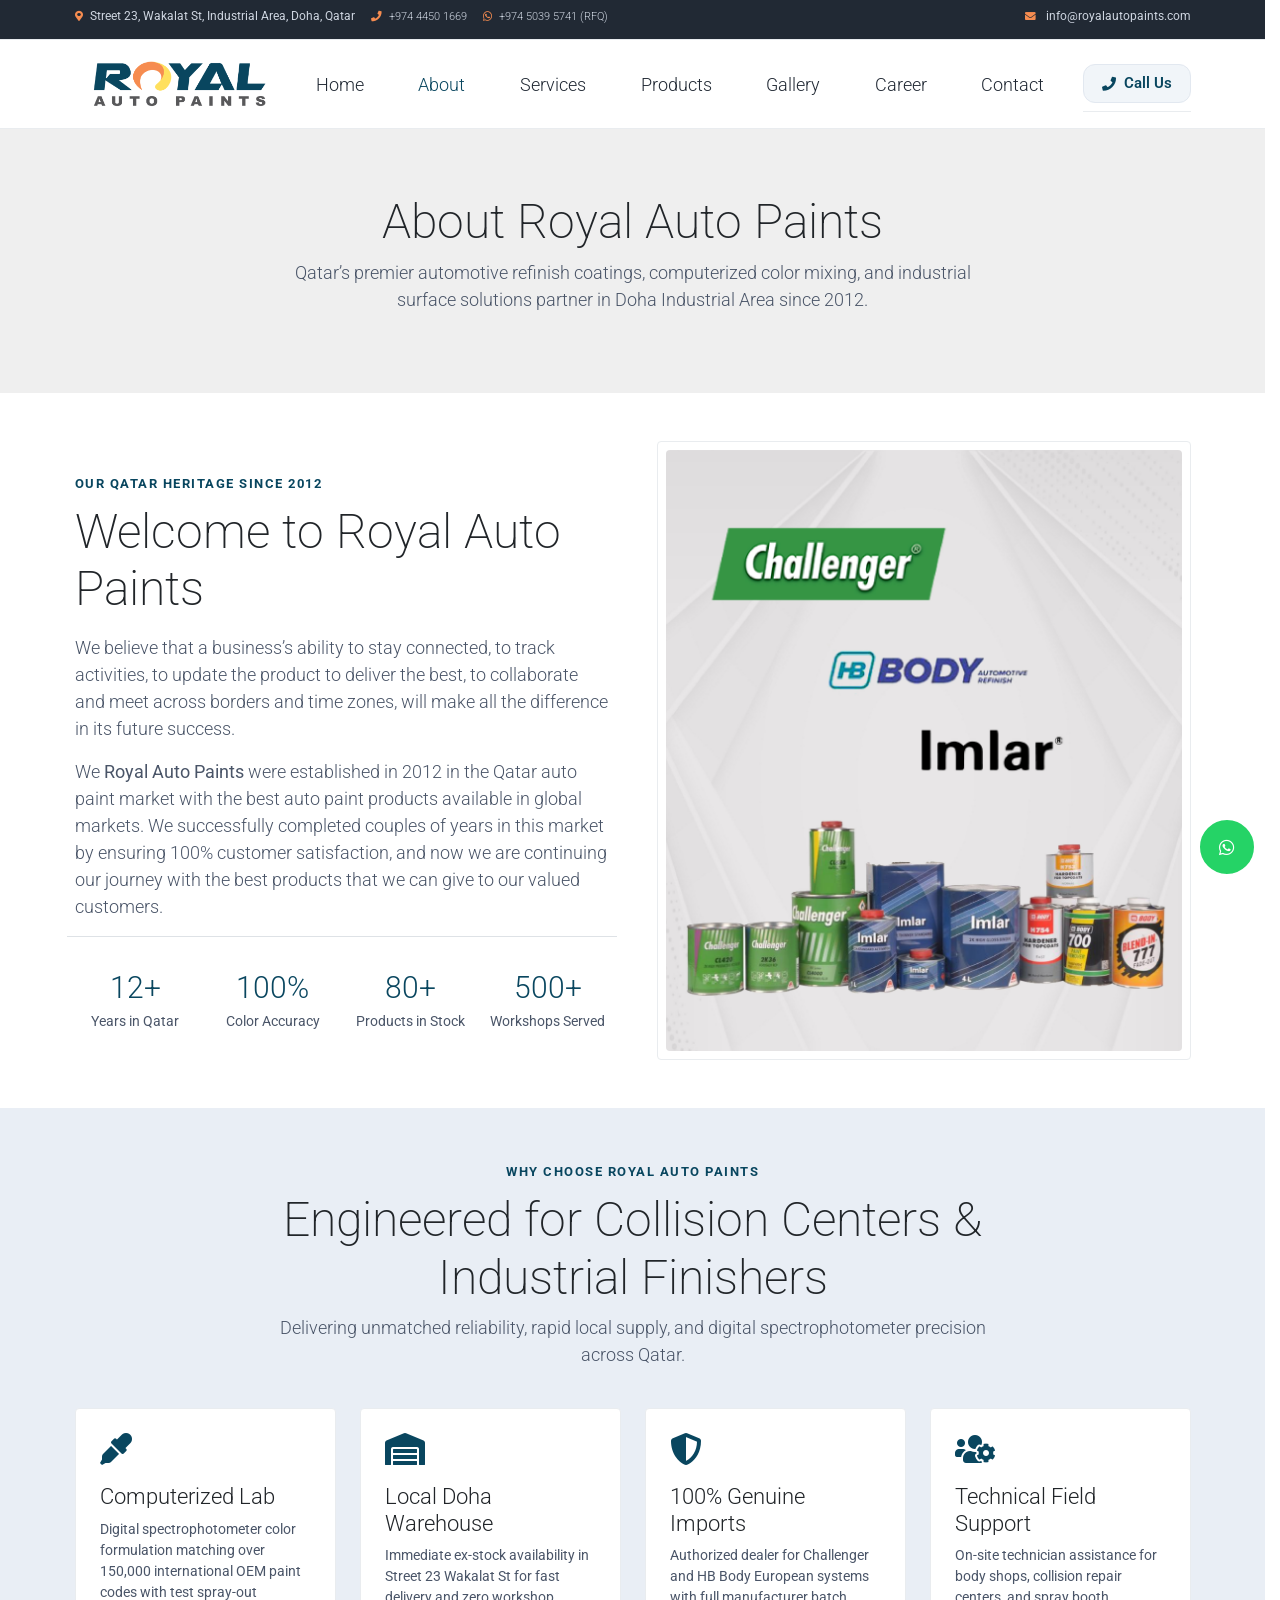
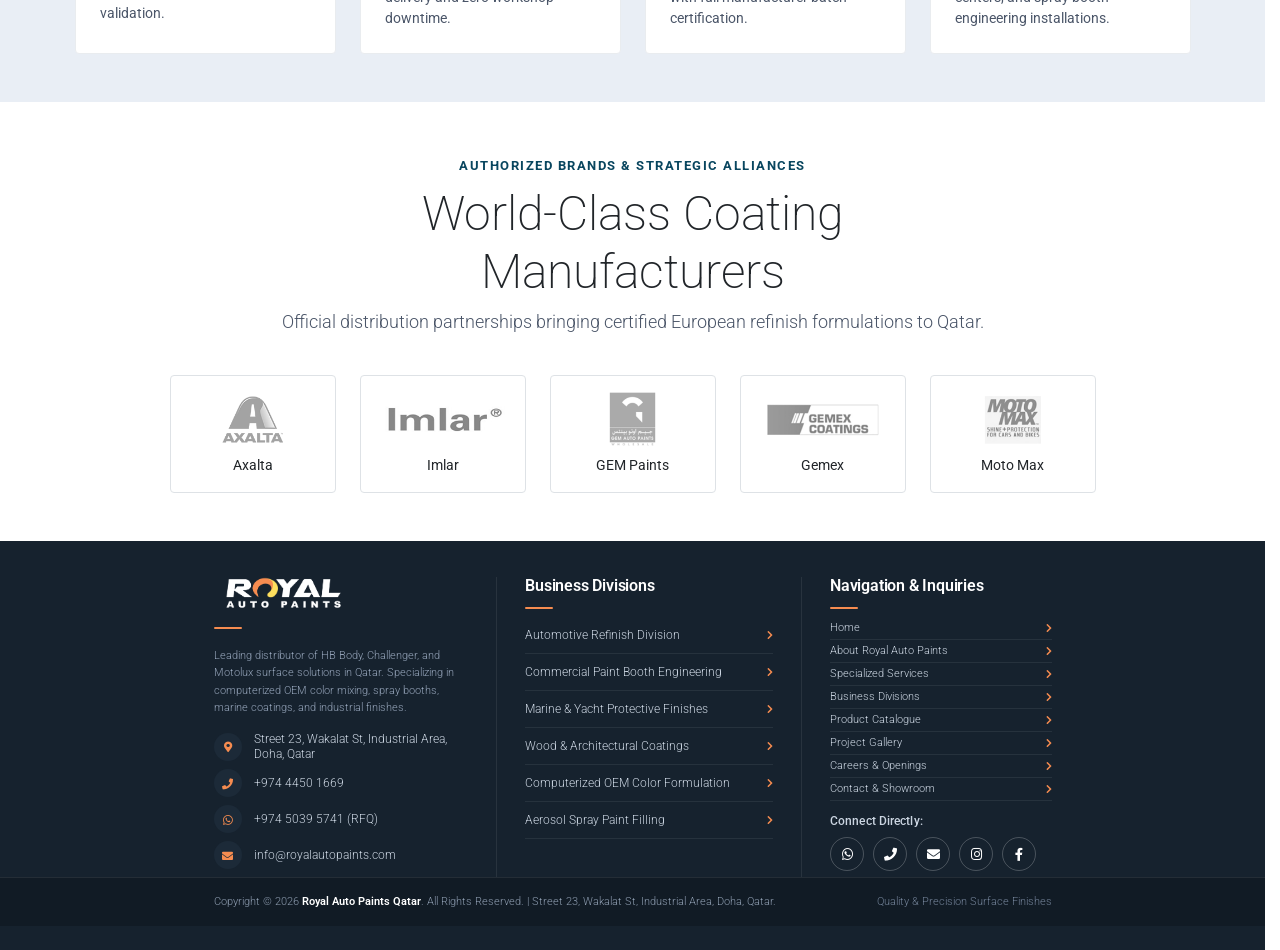
==== commit f066fd31: "desin chnage" ====
--- a/about.html
+++ b/about.html
@@ -305,78 +305,160 @@
     <!-- ========================================================================
          Corporate Footer
          ======================================================================== -->
-    <footer class="bg-dark text-light" id="tempaltemo_footer">
-        <div class="container pt-5 pb-4">
-            <div class="row g-4">
+    <footer class="footer-main-wrapper" id="tempaltemo_footer">
+        <div class="footer-inner-container">
+            <div class="footer-grid-row">
+
                 <!-- Column 1: Company Profile -->
-                <div class="col-12 col-md-4">
-                    <div class="border-bottom pb-3 border-secondary mb-3">
-                        <img src="images/royal_logo_white.png" alt="Royal Auto Paints Qatar" height="42">
-                    </div>
-                    <p class="text-light small mt-2">
+                <div class="footer-col-profile">
+                    <div class="footer-logo-wrap">
+                        <img src="images/royal_logo_white.png" alt="Royal Auto Paints Qatar">
+                    </div>
+                    <div class="footer-accent-bar footer-accent-col1"></div>
+                    <p class="footer-lead-text">
                         Leading distributor of HB Body, Challenger, and Motolux surface solutions in Qatar. Specializing in computerized OEM color mixing, spray booths, marine coatings, and industrial finishes.
                     </p>
-                    <ul class="list-unstyled text-light small footer-link-list mt-3">
-                        <li class="mb-2"><i class="fas fa-map-marker-alt fa-fw text-success me-2"></i>Street 23, Wakalat St, Industrial Area, Doha, Qatar</li>
-                        <li class="mb-2"><i class="fa fa-phone fa-fw text-success me-2"></i><a class="text-decoration-none text-light" href="tel:+97444501669">+974 4450 1669</a></li>
-                        <li class="mb-2"><i class="fab fa-whatsapp fa-fw text-success me-2"></i><a class="text-decoration-none text-light" href="https://wa.me/97450395741" target="_blank">+974 5039 5741 (RFQ)</a></li>
-                        <li class="mb-2"><i class="fa fa-envelope fa-fw text-success me-2"></i><a class="text-decoration-none text-light" href="mailto:info@royalautopaints.com">info@royalautopaints.com</a></li>
+                    <ul class="footer-contact-list">
+                        <li class="footer-contact-item">
+                            <span class="footer-contact-badge"><i class="fas fa-map-marker-alt footer-contact-icon"></i></span>
+                            <span class="footer-contact-text">Street 23, Wakalat St, Industrial Area, Doha, Qatar</span>
+                        </li>
+                        <li class="footer-contact-item">
+                            <span class="footer-contact-badge"><i class="fa fa-phone footer-contact-icon"></i></span>
+                            <a class="footer-contact-link" href="tel:+97444501669">+974 4450 1669</a>
+                        </li>
+                        <li class="footer-contact-item">
+                            <span class="footer-contact-badge"><i class="fab fa-whatsapp footer-contact-icon"></i></span>
+                            <a class="footer-contact-link" href="https://wa.me/97450395741" target="_blank">+974 5039 5741 (RFQ)</a>
+                        </li>
+                        <li class="footer-contact-item">
+                            <span class="footer-contact-badge"><i class="fa fa-envelope footer-contact-icon"></i></span>
+                            <a class="footer-contact-link" href="mailto:info@royalautopaints.com">info@royalautopaints.com</a>
+                        </li>
                     </ul>
                 </div>
 
-                <!-- Column 2: Core Divisions -->
-                <div class="col-12 col-md-4">
-                    <h3 class="h4 text-light border-bottom pb-3 border-secondary">Business Divisions</h3>
-                    <ul class="list-unstyled text-light small footer-link-list">
-                        <li class="mb-2"><a class="text-decoration-none text-light" href="index.html#divisions">Automotive Refinish Division</a></li>
-                        <li class="mb-2"><a class="text-decoration-none text-light" href="index.html#divisions">Commercial Paint Booth Engineering</a></li>
-                        <li class="mb-2"><a class="text-decoration-none text-light" href="index.html#divisions">Marine &amp; Yacht Protective Finishes</a></li>
-                        <li class="mb-2"><a class="text-decoration-none text-light" href="index.html#divisions">Wood &amp; Architectural Coatings</a></li>
-                        <li class="mb-2"><a class="text-decoration-none text-light" href="services.html">Computerized OEM Color Formulation</a></li>
-                        <li class="mb-2"><a class="text-decoration-none text-light" href="services.html">Aerosol Spray Paint Filling</a></li>
+                <!-- Column 2: Business Divisions -->
+                <div class="footer-col-divisions">
+                    <h3 class="footer-col-title">Business Divisions</h3>
+                    <div class="footer-accent-bar"></div>
+                    <ul class="footer-divisions-list">
+                        <li class="footer-division-item">
+                            <a class="footer-division-link" href="index.html#divisions">
+                                <span>Automotive Refinish Division</span>
+                                <i class="fas fa-chevron-right footer-chevron"></i>
+                            </a>
+                        </li>
+                        <li class="footer-division-item">
+                            <a class="footer-division-link" href="index.html#divisions">
+                                <span>Commercial Paint Booth Engineering</span>
+                                <i class="fas fa-chevron-right footer-chevron"></i>
+                            </a>
+                        </li>
+                        <li class="footer-division-item">
+                            <a class="footer-division-link" href="index.html#divisions">
+                                <span>Marine &amp; Yacht Protective Finishes</span>
+                                <i class="fas fa-chevron-right footer-chevron"></i>
+                            </a>
+                        </li>
+                        <li class="footer-division-item">
+                            <a class="footer-division-link" href="index.html#divisions">
+                                <span>Wood &amp; Architectural Coatings</span>
+                                <i class="fas fa-chevron-right footer-chevron"></i>
+                            </a>
+                        </li>
+                        <li class="footer-division-item">
+                            <a class="footer-division-link" href="services.html">
+                                <span>Computerized OEM Color Formulation</span>
+                                <i class="fas fa-chevron-right footer-chevron"></i>
+                            </a>
+                        </li>
+                        <li class="footer-division-item">
+                            <a class="footer-division-link" href="services.html">
+                                <span>Aerosol Spray Paint Filling</span>
+                                <i class="fas fa-chevron-right footer-chevron"></i>
+                            </a>
+                        </li>
                     </ul>
                 </div>
 
-                <!-- Column 3: Fast Navigation & Socials -->
-                <div class="col-12 col-md-4">
-                    <h3 class="h4 text-light border-bottom pb-3 border-secondary">Navigation &amp; Inquiries</h3>
-                    <ul class="list-unstyled text-light small footer-link-list">
-                        <li class="mb-2"><a class="text-decoration-none text-light" href="index.html">Home</a></li>
-                        <li class="mb-2"><a class="text-decoration-none text-light" href="about.html">About Royal Auto Paints</a></li>
-                        <li class="mb-2"><a class="text-decoration-none text-light" href="services.html">Specialized Services</a></li>
-                        <li class="mb-2"><a class="text-decoration-none text-light" href="index.html#divisions">Business Divisions</a></li>
-                        <li class="mb-2"><a class="text-decoration-none text-light" href="products.html">Product Catalogue</a></li>
-                        <li class="mb-2"><a class="text-decoration-none text-light" href="gallery.html">Project Gallery</a></li>
-                        <li class="mb-2"><a class="text-decoration-none text-light" href="career.html">Careers &amp; Openings</a></li>
-                        <li class="mb-2"><a class="text-decoration-none text-light" href="contact.html">Contact &amp; Showroom</a></li>
+                <!-- Column 3: Navigation & Inquiries -->
+                <div class="footer-col-nav">
+                    <h3 class="footer-col-title">Navigation &amp; Inquiries</h3>
+                    <div class="footer-accent-bar"></div>
+                    <ul class="footer-nav-list">
+                        <li class="footer-nav-item">
+                            <a class="footer-nav-link" href="index.html">
+                                <span>Home</span>
+                                <i class="fas fa-chevron-right footer-chevron"></i>
+                            </a>
+                        </li>
+                        <li class="footer-nav-item">
+                            <a class="footer-nav-link" href="about.html">
+                                <span>About Royal Auto Paints</span>
+                                <i class="fas fa-chevron-right footer-chevron"></i>
+                            </a>
+                        </li>
+                        <li class="footer-nav-item">
+                            <a class="footer-nav-link" href="services.html">
+                                <span>Specialized Services</span>
+                                <i class="fas fa-chevron-right footer-chevron"></i>
+                            </a>
+                        </li>
+                        <li class="footer-nav-item">
+                            <a class="footer-nav-link" href="index.html#divisions">
+                                <span>Business Divisions</span>
+                                <i class="fas fa-chevron-right footer-chevron"></i>
+                            </a>
+                        </li>
+                        <li class="footer-nav-item">
+                            <a class="footer-nav-link" href="products.html">
+                                <span>Product Catalogue</span>
+                                <i class="fas fa-chevron-right footer-chevron"></i>
+                            </a>
+                        </li>
+                        <li class="footer-nav-item">
+                            <a class="footer-nav-link" href="gallery.html">
+                                <span>Project Gallery</span>
+                                <i class="fas fa-chevron-right footer-chevron"></i>
+                            </a>
+                        </li>
+                        <li class="footer-nav-item">
+                            <a class="footer-nav-link" href="career.html">
+                                <span>Careers &amp; Openings</span>
+                                <i class="fas fa-chevron-right footer-chevron"></i>
+                            </a>
+                        </li>
+                        <li class="footer-nav-item">
+                            <a class="footer-nav-link" href="contact.html">
+                                <span>Contact &amp; Showroom</span>
+                                <i class="fas fa-chevron-right footer-chevron"></i>
+                            </a>
+                        </li>
                     </ul>
 
-                    <div class="mt-4">
-                        <h4 class="h6 text-light mb-2">Connect Directly:</h4>
-                        <div class="d-flex gap-2">
-                            <a class="btn btn-outline-light btn-sm rounded-circle d-flex align-items-center justify-content-center" style="width: 36px; height: 36px;" href="https://wa.me/97450395741" target="_blank" title="WhatsApp"><i class="fab fa-whatsapp text-success"></i></a>
-                            <a class="btn btn-outline-light btn-sm rounded-circle d-flex align-items-center justify-content-center" style="width: 36px; height: 36px;" href="tel:+97444501669" title="Phone Call"><i class="fa fa-phone"></i></a>
-                            <a class="btn btn-outline-light btn-sm rounded-circle d-flex align-items-center justify-content-center" style="width: 36px; height: 36px;" href="mailto:info@royalautopaints.com" title="Email Us"><i class="fa fa-envelope"></i></a>
-                            <a class="btn btn-outline-light btn-sm rounded-circle d-flex align-items-center justify-content-center" style="width: 36px; height: 36px;" href="https://www.instagram.com/royal_auto_paints/" target="_blank" title="Instagram"><i class="fab fa-instagram"></i></a>
-                            <a class="btn btn-outline-light btn-sm rounded-circle d-flex align-items-center justify-content-center" style="width: 36px; height: 36px;" href="https://www.facebook.com/profile.php?id=100057669180751" target="_blank" title="Facebook"><i class="fab fa-facebook-f"></i></a>
+                    <div class="footer-social-wrap">
+                        <div class="footer-social-label">Connect Directly:</div>
+                        <div class="footer-social-icons-row">
+                            <a class="footer-social-btn" href="https://wa.me/97450395741" target="_blank" title="WhatsApp"><i class="fab fa-whatsapp"></i></a>
+                            <a class="footer-social-btn" href="tel:+97444501669" title="Phone Call"><i class="fa fa-phone"></i></a>
+                            <a class="footer-social-btn" href="mailto:info@royalautopaints.com" title="Email Us"><i class="fa fa-envelope"></i></a>
+                            <a class="footer-social-btn" href="https://www.instagram.com/royal_auto_paints/" target="_blank" title="Instagram"><i class="fab fa-instagram"></i></a>
+                            <a class="footer-social-btn" href="https://www.facebook.com/profile.php?id=100057669180751" target="_blank" title="Facebook"><i class="fab fa-facebook-f"></i></a>
                         </div>
                     </div>
                 </div>
-            </div>
-        </div>
-
-        <div class="w-100 bg-black py-3 border-top border-dark">
-            <div class="container">
-                <div class="row align-items-center">
-                    <div class="col-md-8 text-center text-md-start">
-                        <p class="text-light mb-0 small">
-                            Copyright &copy; 2026 <strong>Royal Auto Paints Qatar</strong>. All Rights Reserved. | Street 23, Wakalat St, Industrial Area, Doha, Qatar.
-                        </p>
-                    </div>
-                    <div class="col-md-4 text-center text-md-end mt-2 mt-md-0">
-                        <span class="text-muted small">Quality &amp; Precision Surface Finishes</span>
-                    </div>
-                </div>
+
+            </div>
+        </div>
+
+        <!-- Copyright Bar -->
+        <div class="footer-copyright-bar">
+            <div class="footer-inner-container footer-copyright-inner">
+                <p class="footer-copyright-text">
+                    Copyright &copy; 2026 <strong>Royal Auto Paints Qatar</strong>. All Rights Reserved. | Street 23, Wakalat St, Industrial Area, Doha, Qatar.
+                </p>
+                <span class="footer-tagline-text">Quality &amp; Precision Surface Finishes</span>
             </div>
         </div>
     </footer>
--- a/css/custom.css
+++ b/css/custom.css
@@ -1451,471 +1451,211 @@
 
 
 /* --------------------------------------------------------------------------
-
-
-
-   6. Core Divisions Section (Exact Reference Specification)
-
-
-
+   6. Core Divisions Section (Exact Match to Reference Image)
    -------------------------------------------------------------------------- */
-
-
-
 #divisions.divisions-section-wrapper {
-
-
-
     position: relative;
-
-
-
-    background-color: #E9EFF7;
-
-
-
+    background-color: #EEF5FA;
     overflow: hidden;
-
-
-
     padding-top: 5rem;
-
-
-
     padding-bottom: 5.5rem;
-
-
-
-}
-
-
-
-
-
-
-
-/* Subtle Geometric Facet Background Accents */
-
-
-
-.divisions-bg-facet {
-
-
-
-    position: absolute;
-
-
-
-    top: 0;
-
-
-
-    bottom: 0;
-
-
-
-    width: 320px;
-
-
-
+}
+
+.divisions-section-eyebrow .divisions-eyebrow-line {
+    display: inline-block;
+    width: 34px;
+    height: 1px;
+    background-color: #CFD7DF;
+}
+
+.divisions-section-eyebrow .divisions-eyebrow-text {
+    color: #09465f;
+    font-size: 11px;
+    letter-spacing: 2.2px;
+    font-weight: 700;
+}
+
+.divisions-heading {
+    font-family: 'Roboto', -apple-system, BlinkMacSystemFont, 'Segoe UI', sans-serif;
+    font-size: 42px;
+    font-weight: 300;
+    color: #142F50;
+    letter-spacing: -0.5px;
+    margin: 6px 0 0 0;
+}
+
+@media (max-width: 767.98px) {
+    .divisions-heading {
+        font-size: 30px;
+    }
+}
+
+.divisions-lead-text {
+    font-family: 'Roboto', -apple-system, BlinkMacSystemFont, 'Segoe UI', sans-serif;
+    color: #4A5B6D;
+    font-size: 15.5px;
+    line-height: 1.6;
+    max-width: 700px;
+    margin: 14px auto 0 auto;
+}
+
+/* Division Card (White card with clean border & flush 16:9 image) */
+.division-modern-card {
+    background-color: #FFFFFF !important;
+    border: 1px solid #EAECEF !important;
+    border-radius: 6px !important;
+    overflow: hidden;
+    box-shadow: none !important;
+    display: flex;
+    flex-direction: column;
+    justify-content: space-between;
     height: 100%;
-
-
-
-    pointer-events: none;
-
-
-
-    z-index: 1;
-
-
-
-}
-
-
-
-
-
-
-
-.divisions-bg-facet-left {
-
-
-
-    left: 0;
-
-
-
-}
-
-
-
-
-
-
-
-.divisions-bg-facet-right {
-
-
-
-    right: 0;
-
-
-
-}
-
-
-
-
-
-
-
-.divisions-header-eyebrow {
-
-
-
-    display: inline-flex;
-
-
-
-    align-items: center;
-
-
-
-    gap: 14px;
-
-
-
-    font-size: 13px;
-
-
-
-    font-weight: 600;
-
-
-
-    letter-spacing: 2px;
-
-
-
-    color: #17365B;
-
-
-
-    text-transform: uppercase;
-
-
-
-    margin-bottom: 10px;
-
-
-
-}
-
-
-
-
-
-
-
-.divisions-eyebrow-line {
-
-
-
-    width: 36px;
-
-
-
-    height: 1.5px;
-
-
-
-    background-color: #BDCDDF;
-
-
-
-    display: inline-block;
-
-
-
-}
-
-
-
-
-
-
-
-.divisions-main-title {
-
-
-
-    font-family: 'Roboto', sans-serif;
-
-
-
-    font-size: 42px;
-
-
-
-    font-weight: 300;
-
-
-
-    color: #142F50;
-
-
-
-    letter-spacing: -0.5px;
-
-
-
-    line-height: 1.25;
-
-
-
-    margin-bottom: 14px;
-
-
-
-}
-
-
-
-
-
-
-
-.divisions-lead-desc {
-
-
-
-    font-family: 'Roboto', sans-serif;
-
-
-
-    font-size: 15px;
-
-
-
-    line-height: 1.6;
-
-
-
-    color: #5D6F86;
-
-
-
-    max-width: 720px;
-
-
-
-    margin: 0 auto;
-
-
-
-}
-
-
-
-
-
-
-
-/* 4-Division Continuous Showcase Container (Wider desktop proportion matching reference) */
-
-
-
-#divisions .divisions-container {
-
-
-
-    width: 95% !important;
-
-
-
-    max-width: 1580px !important;
-
-
-
-    padding-left: 15px;
-
-
-
-    padding-right: 15px;
-
-
-
-    margin-left: auto;
-
-
-
-    margin-right: auto;
-
-
-
-}
-
-
-
-
-
-
-
-#divisions .divisions-header-box {
-
-
-
-    max-width: 780px;
-
-
-
-    margin-left: auto;
-
-
-
-    margin-right: auto;
-
-
-
-}
-
-
-
-
-
-
-
-.divisions-showcase-container {
-
-
-
-    display: flex;
-
-
-
-    flex-wrap: wrap;
-
-
-
-    background-color: #FFFFFF;
-
-
-
-    border: 1px solid #BDCDDF;
-
-
-
-    box-shadow: none !important;
-
-
-
-    position: relative;
-
-
-
-    z-index: 2;
-
-
-
-}
-
-
-
-
-
-
-
-/* Four Equal Connected Columns */
-
-
-
-.division-col {
-
-
-
-    flex: 0 0 25%;
-
-
-
-    max-width: 25%;
-
-
-
-    display: flex;
-
-
-
-    flex-direction: column;
-
-
-
-    background-color: #FFFFFF;
-
-
-
-    border-right: 1px solid #BDCDDF;
-
-
-
-    position: relative;
-
-
-
-    box-shadow: none !important;
-
-
-
-}
-
-
-
-
-
-
-
-.division-col:last-child {
-
-
-
-    border-right: none;
-
-
-
-}
-
-
-
-
-
-
-
-/* Image Container & High-Fidelity Vector Badge */
-
-
-
-.division-img-box {
-    position: relative;
-    margin: 8px 8px 0 8px;
-    overflow: visible;
-    background-color: #FFFFFF;
-}
-
-.division-img-box img {
+    transition: transform 0.25s ease, border-color 0.25s ease, box-shadow 0.25s ease;
+}
+
+.division-modern-card:hover {
+    border-color: var(--rap-accent-orange, #f68c50) !important;
+    transform: translateY(-4px);
+    box-shadow: 0 10px 24px rgba(13, 34, 56, 0.08) !important;
+}
+
+.division-card-img-wrap {
     width: 100%;
-    height: auto;
+    aspect-ratio: 16 / 9.5;
+    overflow: hidden;
+    background-color: #EAECEF;
+}
+
+.division-card-img {
+    width: 100%;
+    height: 100%;
     object-fit: cover;
     display: block;
-    border-radius: 6px 6px 0 0;
-}
-
-
-
-
-
-
-
-.division-badge {
+    transition: transform 0.35s ease;
+}
+
+.division-modern-card:hover .division-card-img {
+    transform: scale(1.04);
+}
+
+.division-card-body {
+    padding: 22px 18px 24px 18px;
+    text-align: center;
+    display: flex;
+    flex-direction: column;
+    justify-content: space-between;
+    flex-grow: 1;
+}
+
+.division-card-num {
+    font-family: 'Roboto', -apple-system, BlinkMacSystemFont, 'Segoe UI', sans-serif;
+    font-size: 24px;
+    font-weight: 600;
+    color: #142F50;
+    line-height: 1;
+    margin: 0 0 6px 0;
+}
+
+.division-card-divider {
+    width: 24px;
+    height: 1.5px;
+    background-color: var(--rap-accent-orange, #f68c50);
+    margin: 0 auto 12px auto;
+}
+
+.division-card-title {
+    font-family: 'Roboto', -apple-system, BlinkMacSystemFont, 'Segoe UI', sans-serif;
+    font-size: 18px;
+    font-weight: 600;
+    color: #142F50;
+    margin: 0 0 10px 0;
+    line-height: 1.3;
+}
+
+.division-card-text {
+    font-family: 'Roboto', -apple-system, BlinkMacSystemFont, 'Segoe UI', sans-serif;
+    color: #5D6F86 !important;
+    font-size: 13.5px !important;
+    line-height: 1.55 !important;
+    margin-bottom: 20px;
+}
+
+.division-card-action {
+    margin-top: auto;
+}
+
+.division-explore-link {
+    font-family: 'Roboto', -apple-system, BlinkMacSystemFont, 'Segoe UI', sans-serif;
+    font-size: 13.5px;
+    font-weight: 600;
+    color: #142F50;
+    text-decoration: none;
+    display: inline-flex;
+    align-items: center;
+    justify-content: center;
+    transition: color 0.2s ease;
+}
+
+.division-explore-link:hover {
+    color: var(--rap-accent-orange, #f68c50) !important;
+}
+
+.division-arrow-icon {
+    color: var(--rap-accent-orange, #f68c50);
+    font-size: 12px;
+    transition: transform 0.2s ease;
+}
+
+.division-explore-link:hover .division-arrow-icon {
+    transform: translateX(4px);
+}
+
+
+/* --------------------------------------------------------------------------
+
+
+
+   7. Specialized Services Section (Modern Card Architecture)
+
+
+
+   -------------------------------------------------------------------------- */
+
+
+
+.services-section-wrapper {
+
+
+
+    position: relative;
+
+
+
+    background-color: #fbfcfd;
+
+
+
+    overflow: hidden;
+
+
+
+}
+
+
+
+
+
+
+
+/* Background Polygon Accents matching reference mockup corners */
+
+
+
+.services-section-wrapper::before {
+
+
+
+    content: "";
 
 
 
@@ -1923,1596 +1663,247 @@
 
 
 
-    left: 17.3%;
-
-
-
-    top: 84.2%;
-
-
-
-    transform: translate(-50%, -50%);
-
-
-
-    width: 64px;
-
-
-
-    height: 64px;
-
-
-
-    border-radius: 50%;
-
-
-
-    background-color: #17365B;
-
-
-
-    border: 3.5px solid #FFFFFF;
-
-
-
+    top: 0;
+
+
+
+    left: 0;
+
+
+
+    width: 260px;
+
+
+
+    height: 260px;
+
+
+
+    background: linear-gradient(135deg, rgba(9, 70, 95, 0.07) 0%, rgba(9, 70, 95, 0.02) 45%, transparent 70%);
+
+
+
+    clip-path: polygon(0 0, 100% 0, 0 100%);
+
+
+
+    pointer-events: none;
+
+
+
+    z-index: 1;
+
+
+
+}
+
+
+
+
+
+
+
+.services-section-wrapper::after {
+
+
+
+    content: "";
+
+
+
+    position: absolute;
+
+
+
+    top: 0;
+
+
+
+    right: 0;
+
+
+
+    width: 260px;
+
+
+
+    height: 260px;
+
+
+
+    background: linear-gradient(225deg, rgba(9, 70, 95, 0.07) 0%, rgba(9, 70, 95, 0.02) 45%, transparent 70%);
+
+
+
+    clip-path: polygon(100% 0, 100% 100%, 0 0);
+
+
+
+    pointer-events: none;
+
+
+
+    z-index: 1;
+
+
+
+}
+
+
+
+
+
+
+
+/* --------------------------------------------------------------------------
+   5. Specialized Workshop Services (Exact Match to Reference Image)
+   -------------------------------------------------------------------------- */
+.services-section-wrapper {
+    background-color: #FFFFFF;
+}
+
+.service-section-eyebrow .eyebrow-line {
+    display: inline-block;
+    width: 34px;
+    height: 1px;
+    background-color: #CFD7DF;
+}
+
+.service-section-eyebrow .eyebrow-text {
+    color: #09465f;
+    font-size: 11px;
+    letter-spacing: 2.2px;
+    font-weight: 700;
+}
+
+.services-heading {
+    font-family: 'Roboto', -apple-system, BlinkMacSystemFont, 'Segoe UI', sans-serif;
+    font-size: 42px;
+    font-weight: 300;
+    color: #142F50;
+    letter-spacing: -0.5px;
+    margin: 6px 0 0 0;
+}
+
+@media (max-width: 767.98px) {
+    .services-heading {
+        font-size: 30px;
+    }
+}
+
+.services-lead-text {
+    font-family: 'Roboto', -apple-system, BlinkMacSystemFont, 'Segoe UI', sans-serif;
+    color: #4A5B6D;
+    font-size: 15.5px;
+    line-height: 1.6;
+    max-width: 680px;
+    margin: 14px auto 0 auto;
+}
+
+/* Service Card Reference Design (#F8F8F8 surface with #EAECEF border) */
+.service-modern-card,
+.service-card-ref {
+    background-color: #F8F8F8 !important;
+    border: 1px solid #EAECEF !important;
+    border-radius: 6px !important;
+    overflow: hidden;
+    box-shadow: none !important;
     display: flex;
-
-
-
+    flex-direction: column;
+    justify-content: space-between;
+    height: 100%;
+    transition: transform 0.25s ease, border-color 0.25s ease, box-shadow 0.25s ease;
+}
+
+.service-modern-card:hover,
+.service-card-ref:hover {
+    border-color: var(--rap-accent-orange, #f68c50) !important;
+    transform: translateY(-4px);
+    box-shadow: 0 10px 24px rgba(13, 34, 56, 0.08) !important;
+}
+
+.service-card-img-wrap {
+    width: 100%;
+    height: 205px;
+    overflow: hidden;
+    background-color: #EAECEF;
+}
+
+.service-card-img {
+    width: 100%;
+    height: 100%;
+    object-fit: cover;
+    display: block;
+    transition: transform 0.35s ease;
+}
+
+.service-modern-card:hover .service-card-img,
+.service-card-ref:hover .service-card-img {
+    transform: scale(1.04);
+}
+
+.service-card-body {
+    padding: 24px 22px 24px 22px;
+    text-align: center;
+    display: flex;
+    flex-direction: column;
+    justify-content: space-between;
+    flex-grow: 1;
+}
+
+.service-card-title {
+    font-family: 'Roboto', -apple-system, BlinkMacSystemFont, 'Segoe UI', sans-serif;
+    font-size: 19px;
+    font-weight: 600;
+    color: #142F50;
+    margin: 0;
+    line-height: 1.3;
+}
+
+.service-card-divider {
+    width: 28px;
+    height: 1.5px;
+    background-color: var(--rap-accent-orange, #f68c50);
+    margin: 10px auto 14px auto;
+}
+
+.service-card-text {
+    font-family: 'Roboto', -apple-system, BlinkMacSystemFont, 'Segoe UI', sans-serif;
+    color: #4A5B6D !important;
+    font-size: 14.5px !important;
+    line-height: 1.6 !important;
+    margin-bottom: 22px;
+}
+
+.service-card-action {
+    margin-top: auto;
+}
+
+.service-explore-link {
+    font-family: 'Roboto', -apple-system, BlinkMacSystemFont, 'Segoe UI', sans-serif;
+    font-size: 13.5px;
+    font-weight: 600;
+    color: #142F50;
+    text-decoration: none;
+    display: inline-flex;
     align-items: center;
-
-
-
     justify-content: center;
-
-
-
-    z-index: 5;
-
-
-
-    box-shadow: none !important;
-
-
-
-    pointer-events: none;
-
-
-
-}
-
-
-
-
-
-
-
-.division-badge-icon {
-
-
-
-    width: 30px;
-
-
-
-    height: 30px;
-
-
-
-    stroke: #FFFFFF;
-
-
-
-    fill: none;
-
-
-
-    display: block;
-
-
-
-}
-
-
-
-
-
-
-
-/* Column Body Content */
-
-
-
-.division-body-content {
-
-
-
-    padding: 24px 24px 28px 24px;
-
-
-
-    display: flex;
-
-
-
-    flex-direction: column;
-
-
-
-    flex-grow: 1;
-
-
-
-    background-color: #FFFFFF;
-
-
-
-}
-
-
-
-
-
-
-
-.division-num-row {
-
-
-
-    display: flex;
-
-
-
-    align-items: center;
-
-
-
-    margin-bottom: 6px;
-
-
-
-}
-
-
-
-
-
-
-
-.division-num-text {
-
-
-
-    font-family: 'Roboto', sans-serif;
-
-
-
-    font-size: 36px;
-
-
-
-    font-weight: 300;
-
-
-
-    line-height: 1;
-
-
-
-    color: #475D81;
-
-
-
-    margin-right: 14px;
-
-
-
-    letter-spacing: -0.5px;
-
-
-
-}
-
-
-
-
-
-
-
-.division-num-divider {
-
-
-
-    height: 1px;
-
-
-
-    background-color: #BDCDDF;
-
-
-
-    flex-grow: 1;
-
-
-
-}
-
-
-
-
-
-
-
-.division-card-title {
-
-
-
-    font-family: 'Roboto', sans-serif;
-
-
-
-    font-size: 19px;
-
-
-
-    font-weight: 700;
-
-
-
-    color: #142F50;
-
-
-
-    margin-top: 6px;
-
-
-
-    margin-bottom: 10px;
-
-
-
-    line-height: 1.35;
-
-
-
-}
-
-
-
-
-
-
-
-.division-card-text {
-
-
-
-    font-family: 'Roboto', sans-serif;
-
-
-
-    font-size: 13.5px;
-
-
-
-    line-height: 1.6;
-
-
-
-    color: #5D6F86;
-
-
-
-    margin-bottom: 24px;
-
-
-
-    flex-grow: 1;
-
-
-
-}
-
-
-
-
-
-
-
-.division-btn-wrapper {
-
-
-
-    margin-top: auto;
-
-
-
-}
-
-
-
-
-
-
-
-/* Explore Division Button - Strict Cool Navy Palette */
-
-
-
-.btn-explore-division {
-
-
-
-    display: inline-flex;
-
-
-
-    align-items: center;
-
-
-
-    background-color: #17365B;
-
-
-
-    color: #FFFFFF !important;
-
-
-
-    font-family: 'Roboto', sans-serif;
-
-
-
-    font-size: 13px;
-
-
-
-    font-weight: 600;
-
-
-
-    padding: 7px 18px;
-
-
-
-    border-radius: 3px;
-
-
-
-    text-decoration: none !important;
-
-
-
-    box-shadow: none !important;
-
-
-
-    border: none;
-
-
-
-    transition: background-color 0.2s ease;
-
-
-
-    width: fit-content;
-
-
-
-}
-
-
-
-
-
-
-
-.btn-explore-division i {
-
-
-
-    font-size: 11px;
-
-
-
+    transition: color 0.2s ease;
+}
+
+.service-explore-link:hover {
+    color: var(--rap-accent-orange, #f68c50) !important;
+}
+
+.service-arrow-icon {
+    color: var(--rap-accent-orange, #f68c50) !important;
+    font-size: 12px;
     transition: transform 0.2s ease;
-
-
-
-}
-
-
-
-
-
-
-
-.btn-explore-division:hover {
-
-
-
-    background-color: #142F50 !important;
-
-
-
-    color: #FFFFFF !important;
-
-
-
-}
-
-
-
-
-
-
-
-.btn-explore-division:hover i {
-
-
-
+}
+
+.service-explore-link:hover .service-arrow-icon {
     transform: translateX(4px);
-
-
-
-}
-
-
-
-
-
-
-
-/* Responsive Layout */
-
-
-
-@media (max-width: 991.98px) {
-
-
-
-    .divisions-main-title {
-
-
-
-        font-size: 32px;
-
-
-
-    }
-
-
-
-    .division-col {
-
-
-
-        flex: 0 0 50%;
-
-
-
-        max-width: 50%;
-
-
-
-    }
-
-
-
-    .division-col:nth-child(2) {
-
-
-
-        border-right: none;
-
-
-
-    }
-
-
-
-    .division-col:nth-child(1),
-
-
-
-    .division-col:nth-child(2) {
-
-
-
-        border-bottom: 1px solid #BDCDDF;
-
-
-
-    }
-
-
-
-    .division-body-content {
-
-
-
-        padding: 16px 20px 24px 20px;
-
-
-
-    }
-
-
-
-}
-
-
-
-
-
-
-
-@media (max-width: 767.98px) {
-
-
-
-    .division-col {
-
-
-
-        flex: 0 0 100%;
-
-
-
-        max-width: 100%;
-
-
-
-        border-right: none !important;
-
-
-
-        border-bottom: 1px solid #BDCDDF;
-
-
-
-    }
-
-
-
-    .division-col:last-child {
-
-
-
-        border-bottom: none;
-
-
-
-    }
-
-
-
-}
-
-
-
-
-
-
-
-@media (max-width: 575.98px) {
-
-
-
-    #divisions.divisions-section-wrapper {
-
-
-
-        padding-top: 3.5rem;
-
-
-
-        padding-bottom: 4rem;
-
-
-
-    }
-
-
-
-    .divisions-header-eyebrow {
-
-
-
-        font-size: 11px;
-
-
-
-        letter-spacing: 1.2px;
-
-
-
-        gap: 8px;
-
-
-
-    }
-
-
-
-    .divisions-eyebrow-line {
-
-
-
-        width: 20px;
-
-
-
-    }
-
-
-
-    .divisions-main-title {
-
-
-
-        font-size: 26px;
-
-
-
-    }
-
-
-
-    .division-body-content {
-
-
-
-        padding: 14px 18px 22px 18px;
-
-
-
-    }
-
-
-
-    .division-badge {
-
-
-
-        width: 52px;
-
-
-
-        height: 52px;
-
-
-
-        border-width: 3px;
-
-
-
-    }
-
-
-
-    .division-badge-icon {
-
-
-
-        width: 25px;
-
-
-
-        height: 25px;
-
-
-
-    }
-
-
-
-}
-
-
-
-
-
-
-
-/* --------------------------------------------------------------------------
-
-
-
-   7. Specialized Services Section (Modern Card Architecture)
-
-
-
-   -------------------------------------------------------------------------- */
-
-
-
-.services-section-wrapper {
-
-
-
-    position: relative;
-
-
-
-    background-color: #fbfcfd;
-
-
-
-    overflow: hidden;
-
-
-
-}
-
-
-
-
-
-
-
-/* Background Polygon Accents matching reference mockup corners */
-
-
-
-.services-section-wrapper::before {
-
-
-
-    content: "";
-
-
-
-    position: absolute;
-
-
-
-    top: 0;
-
-
-
-    left: 0;
-
-
-
-    width: 260px;
-
-
-
-    height: 260px;
-
-
-
-    background: linear-gradient(135deg, rgba(9, 70, 95, 0.07) 0%, rgba(9, 70, 95, 0.02) 45%, transparent 70%);
-
-
-
-    clip-path: polygon(0 0, 100% 0, 0 100%);
-
-
-
-    pointer-events: none;
-
-
-
-    z-index: 1;
-
-
-
-}
-
-
-
-
-
-
-
-.services-section-wrapper::after {
-
-
-
-    content: "";
-
-
-
-    position: absolute;
-
-
-
-    top: 0;
-
-
-
-    right: 0;
-
-
-
-    width: 260px;
-
-
-
-    height: 260px;
-
-
-
-    background: linear-gradient(225deg, rgba(9, 70, 95, 0.07) 0%, rgba(9, 70, 95, 0.02) 45%, transparent 70%);
-
-
-
-    clip-path: polygon(100% 0, 100% 100%, 0 0);
-
-
-
-    pointer-events: none;
-
-
-
-    z-index: 1;
-
-
-
-}
-
-
-
-
-
-
-
-/* Eyebrow with flanking divider lines */
-
-
-
-.service-section-eyebrow .eyebrow-line {
-
-
-
-    display: inline-block;
-
-
-
-    width: 38px;
-
-
-
-    height: 2px;
-
-
-
-    background-color: var(--rap-primary);
-
-
-
-    opacity: 0.35;
-
-
-
-}
-
-
-
-
-
-
-
-.service-section-eyebrow .eyebrow-text {
-
-
-
-    color: var(--rap-primary);
-
-
-
-    font-size: 13px;
-
-
-
-    letter-spacing: 1.5px;
-
-
-
-    font-weight: 700;
-
-
-
-}
-
-
-
-
-
-
-
-.text-primary-brand {
-
-
-
-    color: var(--rap-primary) !important;
-
-
-
-}
-
-
-
-
-
-
-
-/* Modern Card Container */
-
-
-
-.service-modern-card {
-
-
-
-    border: 1px solid #e9ecef !important;
-
-
-
-    border-radius: 8px !important;
-
-
-
-    overflow: hidden;
-
-
-
-    position: relative;
-
-
-
-    z-index: 2;
-
-
-
-    transition: transform 0.25s ease, border-color 0.25s ease;
-
-
-
-    box-shadow: none !important;
-
-
-
-}
-
-
-
-
-
-
-
-.service-modern-card:hover {
-
-
-
-    transform: translateY(-4px);
-
-
-
-    border-color: var(--rap-primary) !important;
-
-
-
-}
-
-
-
-
-
-
-
-/* Full-bleed Header Photo */
-
-
-
-.service-card-img-wrap {
-
-
-
-    width: 100%;
-
-
-
-    height: 220px;
-
-
-
-    overflow: hidden;
-
-
-
-    background-color: #f1f3f5;
-
-
-
-    position: relative;
-
-
-
-}
-
-
-
-
-
-
-
-.service-card-img {
-
-
-
-    width: 100%;
-
-
-
-    height: 100%;
-
-
-
-    object-fit: cover;
-
-
-
-    display: block;
-
-
-
-    transition: transform 0.35s ease;
-
-
-
-}
-
-
-
-
-
-
-
-.service-modern-card:hover .service-card-img {
-
-
-
-    transform: scale(1.04);
-
-
-
-}
-
-
-
-
-
-
-
-/* Floating Overlapping Icon Box */
-
-
-
-.service-floating-icon {
-
-
-
-    width: 54px;
-
-
-
-    height: 54px;
-
-
-
-    background-color: var(--rap-primary-light);
-
-
-
-    border: 1.5px solid var(--rap-primary-border);
-
-
-
-    color: var(--rap-primary);
-
-
-
-    border-radius: 8px;
-
-
-
-    display: flex;
-
-
-
-    align-items: center;
-
-
-
-    justify-content: center;
-
-
-
-    font-size: 22px;
-
-
-
-    margin-top: -27px;
-
-
-
-    margin-left: 20px;
-
-
-
-    position: relative;
-
-
-
-    z-index: 3;
-
-
-
-    transition: background-color 0.25s ease, color 0.25s ease, border-color 0.25s ease, transform 0.25s ease;
-
-
-
-}
-
-
-
-
-
-
-
-.service-modern-card:hover .service-floating-icon {
-
-
-
-    background-color: var(--rap-primary);
-
-
-
-    color: #ffffff;
-
-
-
-    border-color: var(--rap-primary);
-
-
-
-    transform: translateY(-2px);
-
-
-
-}
-
-
-
-
-
-
-
-/* Card Body Content */
-
-
-
-.service-card-body {
-
-
-
-    padding: 16px 24px 24px 24px;
-
-
-
-}
-
-
-
-
-
-
-
-.service-card-title {
-
-
-
-    font-size: 21px;
-
-
-
-    font-weight: 600;
-
-
-
-    margin-top: 10px;
-
-
-
-    margin-bottom: 12px;
-
-
-
-    color: #212934;
-
-
-
-    transition: color 0.2s ease;
-
-
-
-}
-
-
-
-
-
-
-
-.service-modern-card:hover .service-card-title {
-
-
-
-    color: var(--rap-primary);
-
-
-
-}
-
-
-
-
-
-
-
-.service-card-text {
-
-
-
-    color: #5a6472 !important;
-
-
-
-    font-size: 14.5px !important;
-
-
-
-    line-height: 1.6 !important;
-
-
-
-    margin-bottom: 24px;
-
-
-
-}
-
-
-
-
-
-
-
-/* Bottom Inquiry Button (Matching Mockup with Arrow) */
-
-
-
-.service-inquiry-btn {
-
-
-
-    border: 1.5px solid var(--rap-primary) !important;
-
-
-
-    color: var(--rap-primary) !important;
-
-
-
-    background-color: transparent !important;
-
-
-
-    border-radius: 6px !important;
-
-
-
-    padding: 9px 18px !important;
-
-
-
-    font-size: 14.5px !important;
-
-
-
-    font-weight: 500 !important;
-
-
-
-    display: flex;
-
-
-
-    align-items: center;
-
-
-
-    justify-content: space-between;
-
-
-
-    text-decoration: none;
-
-
-
-    transition: background-color 0.25s ease, border-color 0.25s ease, color 0.25s ease;
-
-
-
-}
-
-
-
-
-
-
-
-.service-inquiry-btn .text-whatsapp {
-
-
-
-    color: #25D366 !important;
-
-
-
-    transition: color 0.2s ease;
-
-
-
-}
-
-
-
-
-
-
-
-.service-inquiry-btn .service-btn-label {
-
-
-
-    font-weight: 500;
-
-
-
-    color: var(--rap-primary);
-
-
-
-    transition: color 0.2s ease;
-
-
-
-}
-
-
-
-
-
-
-
-.service-inquiry-btn .service-btn-arrow {
-
-
-
-    font-size: 14px;
-
-
-
-    color: var(--rap-primary);
-
-
-
-    transition: transform 0.2s ease, color 0.2s ease;
-
-
-
-}
-
-
-
-
-
-
-
-.service-inquiry-btn:hover {
-
-
-
-    background-color: var(--rap-primary) !important;
-
-
-
-    border-color: var(--rap-primary) !important;
-
-
-
-    color: #ffffff !important;
-
-
-
-}
-
-
-
-
-
-
-
-.service-inquiry-btn:hover .service-btn-label,
-
-
-
-.service-inquiry-btn:hover .service-btn-arrow {
-
-
-
-    color: #ffffff !important;
-
-
-
-}
-
-
-
-
-
-
-
-.service-inquiry-btn:hover .service-btn-arrow {
-
-
-
-    transform: translateX(4px);
-
-
-
-}
-
-
-
-
-
-
-
-.service-inquiry-btn:hover .text-whatsapp {
-
-
-
-    color: #ffffff !important;
-
-
-
-}
-
-
-
-
-
-
-
-/* Legacy service-card support */
-
-
-
-.service-card {
-
-
-
-    border-radius: 8px;
-
-
-
-    overflow: hidden;
-
-
-
-    transition: transform 0.25s ease, border-color 0.25s ease;
-
-
-
-}
-
-
-
-.service-card:hover {
-
-
-
-    transform: translateY(-4px);
-
-
-
-    border-color: var(--rap-primary) !important;
-
-
-
-}
-
-
-
-.service-img-wrap {
-
-
-
-    height: 200px;
-
-
-
-    background-color: #f8f9fa;
-
-
-
-    display: flex;
-
-
-
-    align-items: center;
-
-
-
-    justify-content: center;
-
-
-
-    overflow: hidden;
-
-
-
-    padding: 12px;
-
-
-
-}
-
-
-
-.service-img-wrap img {
-
-
-
-    max-height: 100%;
-
-
-
-    max-width: 100%;
-
-
-
-    object-fit: contain;
-
-
-
-    transition: transform 0.3s ease;
-
-
-
-}
-
-
-
-.service-card:hover .service-img-wrap img {
-
-
-
-    transform: scale(1.04);
-
-
-
-}
-
-
-
-
-
+}
 
 
 /* --------------------------------------------------------------------------
@@ -4458,3 +2849,1682 @@
     opacity: 1;
     transform: scale(1.2);
 }
+
+
+/* --------------------------------------------------------------------------
+   15. Editorial Product Showcase (Exact Reference 3 Implementation)
+   -------------------------------------------------------------------------- */
+.editorial-products-section {
+    background-color: #FFFFFF;
+}
+
+.editorial-products-header-wrap {
+    position: relative;
+    padding-bottom: 6px;
+}
+
+.editorial-header-top-bar {
+    width: 32px;
+    height: 2px;
+    background-color: var(--rap-accent-orange, #f68c50);
+    margin-bottom: 10px;
+}
+
+.editorial-header-title-row {
+    position: relative;
+    gap: 20px;
+}
+
+.editorial-section-heading {
+    font-family: 'Roboto', -apple-system, BlinkMacSystemFont, 'Segoe UI', sans-serif;
+    font-size: 26px;
+    font-weight: 500;
+    letter-spacing: 2.2px;
+    text-transform: uppercase;
+    color: #142F50;
+    margin: 0;
+    white-space: nowrap;
+}
+
+.editorial-header-connecting-line {
+    height: 1px;
+    background-color: #E2E8F0;
+    flex-grow: 1;
+    margin: 0 4px;
+}
+
+.editorial-products-subtitle {
+    font-family: 'Roboto', -apple-system, BlinkMacSystemFont, 'Segoe UI', sans-serif;
+    font-size: 13.5px;
+    color: #6C7A89;
+    max-width: 580px;
+    margin-top: 10px;
+    margin-bottom: 0;
+    line-height: 1.55;
+}
+
+.editorial-view-all-link {
+    font-family: 'Roboto', -apple-system, BlinkMacSystemFont, 'Segoe UI', sans-serif;
+    font-size: 12px;
+    font-weight: 600;
+    letter-spacing: 1.5px;
+    text-transform: uppercase;
+    text-decoration: none;
+    color: #142F50;
+    display: inline-flex;
+    align-items: center;
+    white-space: nowrap;
+    transition: color 0.2s ease;
+}
+
+.editorial-view-all-link:hover {
+    color: var(--rap-accent-orange, #f68c50) !important;
+}
+
+.editorial-view-all-arrow {
+    color: var(--rap-accent-orange, #f68c50);
+    font-size: 11px;
+    transition: transform 0.2s ease;
+}
+
+.editorial-view-all-link:hover .editorial-view-all-arrow {
+    transform: translateX(4px);
+}
+
+/* Editorial Products Grid: 5-columns on wide desktop */
+.editorial-products-grid {
+    display: grid;
+    grid-template-columns: repeat(5, minmax(0, 1fr));
+    gap: 18px;
+}
+
+@media (max-width: 1199.98px) {
+    .editorial-products-grid {
+        grid-template-columns: repeat(4, minmax(0, 1fr));
+        gap: 16px;
+    }
+}
+
+@media (max-width: 991.98px) {
+    .editorial-products-grid {
+        grid-template-columns: repeat(3, minmax(0, 1fr));
+        gap: 14px;
+    }
+}
+
+@media (max-width: 767.98px) {
+    .editorial-products-grid {
+        grid-template-columns: repeat(2, minmax(0, 1fr));
+        gap: 12px;
+    }
+}
+
+@media (max-width: 440px) {
+    .editorial-products-grid {
+        grid-template-columns: 1fr;
+        gap: 12px;
+    }
+}
+
+/* Editorial Card (Exact Color from Reference 3: #F1F2F4) */
+.editorial-product-card {
+    background-color: #F1F2F4 !important;
+    border: 1px solid #EAECEF;
+    border-radius: 4px;
+    padding: 14px 12px 18px 12px;
+    text-align: center;
+    display: flex;
+    flex-direction: column;
+    justify-content: flex-start;
+    height: 100%;
+    box-shadow: none !important;
+    text-decoration: none !important;
+    cursor: pointer;
+    transition: transform 0.25s ease, border-color 0.25s ease, background-color 0.25s ease, box-shadow 0.25s ease;
+}
+
+.editorial-product-card:hover {
+    background-color: #F6F8FA !important;
+    border-color: var(--rap-accent-orange, #f68c50) !important;
+    transform: translateY(-4px);
+    box-shadow: 0 10px 24px rgba(13, 34, 56, 0.08) !important;
+}
+
+/* Image container */
+.editorial-img-container {
+    width: 100%;
+    aspect-ratio: 1 / 1;
+    display: flex;
+    align-items: center;
+    justify-content: center;
+    margin-bottom: 16px;
+    background-color: transparent;
+    border-radius: 2px;
+    overflow: hidden;
+}
+
+.editorial-product-img {
+    width: 100%;
+    height: 100%;
+    object-fit: cover;
+    border-radius: 2px;
+    transition: transform 0.35s ease;
+}
+
+.editorial-product-card:hover .editorial-product-img {
+    transform: scale(1.03);
+}
+
+/* Typography Hierarchy */
+.editorial-info {
+    display: flex;
+    flex-direction: column;
+    align-items: center;
+    justify-content: center;
+}
+
+.editorial-title {
+    font-family: 'Roboto', -apple-system, BlinkMacSystemFont, 'Segoe UI', sans-serif;
+    font-size: 17px;
+    font-weight: 600;
+    color: #142F50;
+    margin: 0 0 2px 0;
+    letter-spacing: 0.8px;
+    text-transform: uppercase;
+    line-height: 1.2;
+}
+
+.editorial-divider-orange {
+    width: 22px;
+    height: 1.5px;
+    background-color: var(--rap-accent-orange, #f68c50);
+    margin: 8px auto 8px auto;
+}
+
+.editorial-desc {
+    font-family: 'Roboto', -apple-system, BlinkMacSystemFont, 'Segoe UI', sans-serif;
+    font-size: 11px;
+    text-transform: uppercase;
+    letter-spacing: 1.8px;
+    color: #5D6F86;
+    margin-bottom: 4px;
+    font-weight: 500;
+    line-height: 1.25;
+}
+
+.editorial-brand {
+    font-family: 'Roboto', -apple-system, BlinkMacSystemFont, 'Segoe UI', sans-serif;
+    font-size: 10px;
+    text-transform: uppercase;
+    letter-spacing: 1.2px;
+    color: #8C9BAE;
+    margin-bottom: 0;
+    font-weight: 400;
+}
+
+
+
+/* --------------------------------------------------------------------------
+   16. Authorized Dealership Section (Exact Match to Reference Image)
+   -------------------------------------------------------------------------- */
+.dealership-section-wrapper {
+    background-color: #EEF4F9;
+    position: relative;
+    overflow: hidden;
+}
+
+.dealership-img-wrap {
+    width: 100%;
+    border-radius: 6px;
+    overflow: hidden;
+    background-color: #FFFFFF;
+    box-shadow: 0 4px 20px rgba(13, 34, 56, 0.06);
+    border: 1px solid #E2E8F0;
+    transition: transform 0.3s ease, box-shadow 0.3s ease;
+}
+
+.dealership-img-wrap:hover {
+    transform: translateY(-3px);
+    box-shadow: 0 10px 28px rgba(13, 34, 56, 0.1);
+}
+
+.dealership-showcase-img {
+    width: 100%;
+    height: auto;
+    display: block;
+    object-fit: cover;
+}
+
+.dealership-top-bar {
+    width: 32px;
+    height: 2px;
+    background-color: var(--rap-accent-orange, #f68c50);
+    margin-bottom: 10px;
+}
+
+.dealership-eyebrow {
+    font-family: 'Roboto', -apple-system, BlinkMacSystemFont, 'Segoe UI', sans-serif;
+    color: #5D6F86;
+    font-size: 11.5px;
+    letter-spacing: 2.2px;
+    font-weight: 700;
+    margin-bottom: 8px;
+}
+
+.dealership-heading {
+    font-family: 'Roboto', -apple-system, BlinkMacSystemFont, 'Segoe UI', sans-serif;
+    font-size: 40px;
+    font-weight: 300;
+    color: #142F50;
+    letter-spacing: -0.5px;
+    margin: 0 0 16px 0;
+    line-height: 1.25;
+}
+
+@media (max-width: 767.98px) {
+    .dealership-heading {
+        font-size: 30px;
+    }
+}
+
+.dealership-lead-desc {
+    font-family: 'Roboto', -apple-system, BlinkMacSystemFont, 'Segoe UI', sans-serif;
+    color: #5D6F86;
+    font-size: 14.5px;
+    line-height: 1.6;
+    margin-bottom: 14px;
+}
+
+.dealership-body-desc {
+    font-family: 'Roboto', -apple-system, BlinkMacSystemFont, 'Segoe UI', sans-serif;
+    color: #5D6F86;
+    font-size: 14.5px;
+    line-height: 1.6;
+    margin-bottom: 22px;
+}
+
+.text-navy {
+    color: #142F50 !important;
+}
+
+/* Checkmark Badges */
+.dealership-check-badge {
+    width: 24px;
+    height: 24px;
+    background-color: #142F50;
+    color: #FFFFFF;
+    border-radius: 50%;
+    display: inline-flex;
+    align-items: center;
+    justify-content: center;
+    font-size: 11px;
+    margin-top: 2px;
+}
+
+.dealership-feature-title {
+    font-family: 'Roboto', -apple-system, BlinkMacSystemFont, 'Segoe UI', sans-serif;
+    font-size: 15px;
+    font-weight: 700;
+    color: #142F50;
+}
+
+.dealership-feature-desc {
+    font-family: 'Roboto', -apple-system, BlinkMacSystemFont, 'Segoe UI', sans-serif;
+    font-size: 13px;
+    color: #6C7A89;
+    line-height: 1.5;
+}
+
+/* Action Buttons */
+.dealership-btn-primary {
+    background-color: #142F50 !important;
+    border: 1px solid #142F50 !important;
+    color: #FFFFFF !important;
+    font-family: 'Roboto', -apple-system, BlinkMacSystemFont, 'Segoe UI', sans-serif;
+    font-size: 13.5px;
+    font-weight: 600;
+    padding: 10px 22px;
+    border-radius: 4px;
+    display: inline-flex;
+    align-items: center;
+    transition: background-color 0.25s ease, border-color 0.25s ease, transform 0.2s ease;
+}
+
+.dealership-btn-primary:hover {
+    background-color: var(--rap-accent-orange, #f68c50) !important;
+    border-color: var(--rap-accent-orange, #f68c50) !important;
+    color: #FFFFFF !important;
+    transform: translateY(-2px);
+}
+
+.dealership-btn-outline {
+    background-color: transparent !important;
+    border: 1px solid #142F50 !important;
+    color: #142F50 !important;
+    font-family: 'Roboto', -apple-system, BlinkMacSystemFont, 'Segoe UI', sans-serif;
+    font-size: 13.5px;
+    font-weight: 600;
+    padding: 10px 22px;
+    border-radius: 4px;
+    display: inline-flex;
+    align-items: center;
+    transition: background-color 0.25s ease, color 0.25s ease, border-color 0.25s ease, transform 0.2s ease;
+}
+
+.dealership-btn-outline:hover {
+    background-color: #142F50 !important;
+    color: #FFFFFF !important;
+    transform: translateY(-2px);
+}
+
+.dealership-btn-arrow {
+    transition: transform 0.2s ease;
+}
+
+.dealership-btn-outline:hover .dealership-btn-arrow {
+    transform: translateX(4px);
+}
+
+
+
+/* --------------------------------------------------------------------------
+   17. Brand Partner Showcase (Exact Match to Reference Image)
+   -------------------------------------------------------------------------- */
+.brands-section-wrapper {
+    background-color: #FFFFFF;
+    position: relative;
+    overflow: hidden;
+}
+
+.brands-section-eyebrow .brands-eyebrow-line {
+    display: inline-block;
+    width: 34px;
+    height: 1px;
+    background-color: #CFD7DF;
+}
+
+.brands-section-eyebrow .brands-eyebrow-text {
+    color: #09465f;
+    font-size: 11px;
+    letter-spacing: 2.2px;
+    font-weight: 700;
+}
+
+.brands-heading {
+    font-family: 'Roboto', -apple-system, BlinkMacSystemFont, 'Segoe UI', sans-serif;
+    font-size: 42px;
+    font-weight: 300;
+    color: #142F50;
+    letter-spacing: -0.5px;
+    margin: 6px 0 0 0;
+}
+
+@media (max-width: 767.98px) {
+    .brands-heading {
+        font-size: 30px;
+    }
+}
+
+.brands-lead-text {
+    font-family: 'Roboto', -apple-system, BlinkMacSystemFont, 'Segoe UI', sans-serif;
+    color: #4A5B6D;
+    font-size: 15.5px;
+    line-height: 1.6;
+    max-width: 680px;
+    margin: 14px auto 0 auto;
+}
+
+/* 5 Evenly Spaced Brand Cards Grid */
+.brands-grid-row {
+    display: grid;
+    grid-template-columns: repeat(5, minmax(0, 1fr));
+    gap: 18px;
+    margin-top: 10px;
+}
+
+@media (max-width: 991.98px) {
+    .brands-grid-row {
+        grid-template-columns: repeat(3, minmax(0, 1fr));
+        gap: 14px;
+    }
+}
+
+@media (max-width: 575.98px) {
+    .brands-grid-row {
+        grid-template-columns: repeat(2, minmax(0, 1fr));
+        gap: 12px;
+    }
+}
+
+.brand-partner-card {
+    background-color: #FFFFFF;
+    border: 1px solid #EAECEF;
+    border-radius: 6px;
+    height: 96px;
+    display: flex;
+    align-items: center;
+    justify-content: center;
+    padding: 14px 18px;
+    transition: transform 0.25s ease, border-color 0.25s ease, box-shadow 0.25s ease;
+    box-shadow: none !important;
+}
+
+.brand-partner-card:hover {
+    border-color: var(--rap-accent-orange, #f68c50) !important;
+    transform: translateY(-3px);
+    box-shadow: 0 10px 24px rgba(13, 34, 56, 0.08) !important;
+}
+
+.brand-partner-logo {
+    max-width: 82%;
+    max-height: 48px;
+    width: auto;
+    height: auto;
+    object-fit: contain;
+    filter: grayscale(100%) opacity(0.85);
+    transition: filter 0.25s ease, transform 0.25s ease;
+}
+
+.brand-partner-card:hover .brand-partner-logo {
+    filter: grayscale(0%) opacity(1);
+    transform: scale(1.04);
+}
+
+
+/* ==========================================================================
+   Section 9: Facility & Operational Strengths (#about)
+   ========================================================================== */
+.facility-section-wrapper {
+    background-color: #EEF4F9;
+    position: relative;
+    overflow: hidden;
+}
+
+.facility-top-bar {
+    width: 34px;
+    height: 2px;
+    background-color: #f68c50;
+    border-radius: 1px;
+}
+
+.facility-eyebrow {
+    color: #5D6F86;
+    font-size: 11.5px;
+    letter-spacing: 2.2px;
+    font-weight: 700;
+}
+
+.facility-heading {
+    font-family: 'Roboto', -apple-system, BlinkMacSystemFont, 'Segoe UI', sans-serif;
+    font-size: 38px;
+    font-weight: 300;
+    color: #142F50;
+    letter-spacing: -0.5px;
+    line-height: 1.25;
+}
+
+@media (max-width: 767.98px) {
+    .facility-heading {
+        font-size: 28px;
+    }
+}
+
+.facility-description {
+    font-family: 'Roboto', -apple-system, BlinkMacSystemFont, 'Segoe UI', sans-serif;
+    color: #5D6F86;
+    font-size: 14.5px;
+    line-height: 1.65;
+    max-width: 530px;
+}
+
+.facility-icon-box {
+    width: 44px;
+    height: 44px;
+    background-color: #FFFFFF;
+    border: 1px solid #D8E2EC;
+    border-radius: 8px;
+    display: flex;
+    align-items: center;
+    justify-content: center;
+    color: #142F50;
+    font-size: 18px;
+    box-shadow: 0 2px 6px rgba(13, 34, 56, 0.03);
+    transition: all 0.25s ease;
+}
+
+.facility-feature-item:hover .facility-icon-box {
+    border-color: #f68c50;
+    color: #f68c50;
+    transform: translateY(-2px);
+    box-shadow: 0 4px 12px rgba(246, 140, 80, 0.15);
+}
+
+.facility-feature-title {
+    font-family: 'Roboto', -apple-system, BlinkMacSystemFont, 'Segoe UI', sans-serif;
+    font-size: 14.5px;
+    font-weight: 700;
+    color: #142F50;
+    margin-bottom: 2px;
+}
+
+.facility-feature-desc {
+    font-family: 'Roboto', -apple-system, BlinkMacSystemFont, 'Segoe UI', sans-serif;
+    font-size: 12.5px;
+    color: #6C7A89;
+    line-height: 1.45;
+}
+
+.facility-journey-btn {
+    display: inline-flex;
+    align-items: center;
+    padding: 10px 22px;
+    background-color: transparent;
+    border: 1px solid #CBD5E1;
+    border-radius: 6px;
+    color: #142F50;
+    font-size: 14px;
+    font-weight: 600;
+    text-decoration: none;
+    transition: all 0.25s ease;
+}
+
+.facility-journey-btn:hover {
+    background-color: #FFFFFF;
+    border-color: #142F50;
+    color: #142F50;
+    box-shadow: 0 4px 12px rgba(13, 34, 56, 0.06);
+    transform: translateY(-1px);
+}
+
+/* Right Column Contact Card */
+.facility-contact-card {
+    background-color: #FFFFFF;
+    border: 1px solid #EAECEF;
+    border-radius: 8px;
+    padding: 34px 32px;
+    box-shadow: 0 4px 20px rgba(13, 34, 56, 0.05);
+}
+
+@media (max-width: 575.98px) {
+    .facility-contact-card {
+        padding: 24px 20px;
+    }
+}
+
+.facility-card-title {
+    font-family: 'Roboto', -apple-system, BlinkMacSystemFont, 'Segoe UI', sans-serif;
+    font-size: 20px;
+    font-weight: 700;
+    color: #142F50;
+    letter-spacing: -0.2px;
+}
+
+.facility-card-subtitle {
+    font-family: 'Roboto', -apple-system, BlinkMacSystemFont, 'Segoe UI', sans-serif;
+    font-size: 13px;
+    color: #6C7A89;
+    line-height: 1.55;
+}
+
+.facility-btn-solid-navy {
+    background-color: #142F50;
+    color: #FFFFFF !important;
+    border: 1px solid #142F50;
+    border-radius: 6px;
+    padding: 11px 18px;
+    font-size: 14px;
+    font-weight: 600;
+    text-align: center;
+    text-decoration: none;
+    display: flex;
+    align-items: center;
+    justify-content: center;
+    transition: all 0.25s ease;
+}
+
+.facility-btn-solid-navy:hover {
+    background-color: #f68c50;
+    border-color: #f68c50;
+    color: #FFFFFF !important;
+    box-shadow: 0 4px 14px rgba(246, 140, 80, 0.3);
+    transform: translateY(-1px);
+}
+
+.facility-btn-outline-navy {
+    background-color: #FFFFFF;
+    color: #142F50 !important;
+    border: 1px solid #CBD5E1;
+    border-radius: 6px;
+    padding: 11px 18px;
+    font-size: 14px;
+    font-weight: 600;
+    text-align: center;
+    text-decoration: none;
+    display: flex;
+    align-items: center;
+    justify-content: center;
+    transition: all 0.25s ease;
+}
+
+.facility-btn-outline-navy:hover {
+    border-color: #142F50;
+    color: #142F50 !important;
+    box-shadow: 0 4px 12px rgba(13, 34, 56, 0.06);
+    transform: translateY(-1px);
+}
+
+.facility-card-footer {
+    border-top: 1px solid #EAECEF;
+    font-size: 12.5px;
+    color: #5D6F86;
+    line-height: 1.5;
+}
+
+.facility-footer-icon {
+    color: #142F50;
+    font-size: 13px;
+    width: 16px;
+    text-align: center;
+    flex-shrink: 0;
+}
+
+/* ==========================================================================
+   Section 10: Project & Product Gallery (#gallery) - 1:1 Reference Match
+   ========================================================================== */
+.gallery-section-wrapper {
+    background-color: #FFFFFF !important;
+    position: relative;
+    padding-top: 25.5px !important;
+    padding-bottom: 21.5px !important;
+    box-sizing: border-box !important;
+}
+
+.gallery-inner-container {
+    max-width: 914px !important;
+    margin: 0 auto !important;
+    padding: 0 !important;
+    width: 100% !important;
+    box-sizing: border-box !important;
+}
+
+.gallery-header-wrap {
+    text-align: center !important;
+    margin-bottom: 16px !important;
+}
+
+.gallery-section-eyebrow {
+    display: flex !important;
+    align-items: center !important;
+    justify-content: center !important;
+    gap: 10px !important;
+    margin-bottom: 6px !important;
+}
+
+.gallery-eyebrow-line {
+    display: inline-block !important;
+    width: 24px !important;
+    height: 1px !important;
+    background-color: #94A3B8 !important;
+}
+
+.gallery-eyebrow-text {
+    font-family: 'Roboto', -apple-system, BlinkMacSystemFont, 'Segoe UI', sans-serif !important;
+    color: #64748B !important;
+    font-size: 9.5px !important;
+    letter-spacing: 1.5px !important;
+    font-weight: 600 !important;
+    text-transform: uppercase !important;
+    line-height: 1 !important;
+}
+
+.gallery-heading {
+    font-family: 'Roboto', -apple-system, BlinkMacSystemFont, 'Segoe UI', sans-serif !important;
+    font-size: 30px !important;
+    font-weight: 300 !important;
+    color: #1E293B !important;
+    letter-spacing: -0.4px !important;
+    line-height: 1.15 !important;
+    margin: 0 0 6px 0 !important;
+}
+
+.gallery-lead-text {
+    font-family: 'Roboto', -apple-system, BlinkMacSystemFont, 'Segoe UI', sans-serif !important;
+    color: #64748B !important;
+    font-size: 12px !important;
+    line-height: 1.45 !important;
+    max-width: 535px !important;
+    margin: 0 auto !important;
+    text-align: center !important;
+}
+
+/* 4 Cards Grid */
+.gallery-cards-grid {
+    display: flex !important;
+    justify-content: space-between !important;
+    gap: 11px !important;
+    margin-bottom: 18px !important;
+}
+
+.gallery-card {
+    flex: 1 1 0px !important;
+    min-width: 0 !important;
+    width: 220px !important;
+    max-width: 220px !important;
+    height: 208px !important;
+    background-color: #FFFFFF !important;
+    border: 1px solid #E2E8F0 !important;
+    border-radius: 4px !important;
+    overflow: hidden !important;
+    display: flex !important;
+    flex-direction: column !important;
+    box-shadow: none !important;
+    transition: transform 0.25s ease, border-color 0.25s ease, box-shadow 0.25s ease !important;
+    box-sizing: border-box !important;
+}
+
+.gallery-card:hover {
+    border-color: #CBD5E1 !important;
+    transform: translateY(-2px);
+    box-shadow: 0 6px 16px rgba(15, 23, 42, 0.06) !important;
+}
+
+.gallery-card-img-wrap {
+    position: relative !important;
+    width: 100% !important;
+    height: 155px !important;
+    overflow: hidden !important;
+    background-color: #F8FAFC !important;
+}
+
+.gallery-card-img {
+    width: 100% !important;
+    height: 100% !important;
+    object-fit: cover !important;
+    display: block !important;
+    transition: transform 0.35s ease !important;
+}
+
+.gallery-card:hover .gallery-card-img {
+    transform: scale(1.03);
+}
+
+.gallery-card-body {
+    padding: 10px 14px 12px 14px !important;
+    height: 53px !important;
+    background-color: #FFFFFF !important;
+    box-sizing: border-box !important;
+    display: flex !important;
+    flex-direction: column !important;
+    justify-content: center !important;
+}
+
+.gallery-card-category {
+    font-family: 'Roboto', -apple-system, BlinkMacSystemFont, 'Segoe UI', sans-serif !important;
+    font-size: 9px !important;
+    letter-spacing: 1.2px !important;
+    font-weight: 600 !important;
+    color: #64748B !important;
+    text-transform: uppercase !important;
+    margin-bottom: 2px !important;
+    line-height: 1.2 !important;
+}
+
+.gallery-card-title {
+    font-family: 'Roboto', -apple-system, BlinkMacSystemFont, 'Segoe UI', sans-serif !important;
+    font-size: 13.5px !important;
+    font-weight: 500 !important;
+    color: #1E293B !important;
+    line-height: 1.25 !important;
+    margin: 0 !important;
+}
+
+/* Bottom Button */
+.gallery-btn-wrap {
+    text-align: center !important;
+}
+
+.gallery-view-btn {
+    display: inline-flex !important;
+    align-items: center !important;
+    justify-content: center !important;
+    height: 29px !important;
+    padding: 0 18px !important;
+    background-color: #FFFFFF !important;
+    border: 1px solid #CBD5E1 !important;
+    border-radius: 3px !important;
+    font-family: 'Roboto', -apple-system, BlinkMacSystemFont, 'Segoe UI', sans-serif !important;
+    font-size: 11.5px !important;
+    font-weight: 500 !important;
+    color: #475569 !important;
+    text-decoration: none !important;
+    transition: all 0.2s ease !important;
+    box-sizing: border-box !important;
+}
+
+.gallery-view-btn i {
+    color: #f68c50 !important;
+    font-size: 10px !important;
+    margin-left: 6px !important;
+    transition: transform 0.2s ease;
+}
+
+.gallery-view-btn:hover {
+    border-color: #94A3B8 !important;
+    color: #1E293B !important;
+    background-color: #F8FAFC !important;
+}
+
+.gallery-view-btn:hover i {
+    transform: translateX(3px);
+}
+
+/* Responsive adjustments */
+@media (max-width: 920px) {
+    .gallery-inner-container {
+        padding: 0 16px !important;
+    }
+    .gallery-cards-grid {
+        flex-wrap: wrap !important;
+        gap: 14px !important;
+    }
+    .gallery-card {
+        flex: 1 1 calc(50% - 10px) !important;
+        max-width: calc(50% - 10px) !important;
+    }
+}
+
+@media (max-width: 575.98px) {
+    .gallery-cards-grid {
+        flex-direction: column !important;
+    }
+    .gallery-card {
+        flex: 1 1 100% !important;
+        max-width: 100% !important;
+    }
+    .gallery-card-img-wrap {
+        height: 180px !important;
+    }
+    .gallery-heading {
+        font-size: 26px !important;
+    }
+}
+
+/* ==========================================================================
+   Section 11: Careers at Royal Auto Paints (#career)
+   ========================================================================== */
+.career-section-wrapper {
+    background-color: #EEF4F9;
+    position: relative;
+    overflow: hidden;
+}
+
+.career-top-bar {
+    width: 36px;
+    height: 2px;
+    background-color: #f68c50;
+    border-radius: 1px;
+}
+
+.career-eyebrow {
+    color: #5D6F86;
+    font-size: 11.5px;
+    letter-spacing: 2.2px;
+    font-weight: 700;
+}
+
+.career-heading {
+    font-family: 'Roboto', -apple-system, BlinkMacSystemFont, 'Segoe UI', sans-serif;
+    font-size: 40px;
+    font-weight: 300;
+    color: #142F50;
+    letter-spacing: -0.5px;
+    line-height: 1.25;
+}
+
+@media (max-width: 767.98px) {
+    .career-heading {
+        font-size: 28px;
+    }
+}
+
+.career-description {
+    font-family: 'Roboto', -apple-system, BlinkMacSystemFont, 'Segoe UI', sans-serif;
+    color: #5D6F86;
+    font-size: 14.5px;
+    line-height: 1.65;
+    max-width: 680px;
+}
+
+.career-perks-row {
+    margin-top: 4px;
+}
+
+.career-perk-item {
+    font-family: 'Roboto', -apple-system, BlinkMacSystemFont, 'Segoe UI', sans-serif;
+}
+
+.career-perk-icon {
+    color: #f68c50;
+    font-size: 16px;
+    flex-shrink: 0;
+}
+
+.career-perk-text {
+    font-family: 'Roboto', -apple-system, BlinkMacSystemFont, 'Segoe UI', sans-serif;
+    font-size: 13.5px;
+    font-weight: 600;
+    color: #142F50;
+}
+
+.career-perk-divider {
+    display: inline-block;
+    width: 1px;
+    height: 18px;
+    background-color: #CBD5E1;
+}
+
+.career-action-btn {
+    display: inline-flex;
+    align-items: center;
+    justify-content: center;
+    padding: 12px 28px;
+    background-color: #142F50;
+    color: #FFFFFF !important;
+    border: 1px solid #142F50;
+    border-radius: 6px;
+    font-size: 14px;
+    font-weight: 600;
+    text-decoration: none;
+    transition: all 0.25s ease;
+    box-shadow: 0 4px 14px rgba(20, 47, 80, 0.15);
+}
+
+.career-action-btn:hover {
+    background-color: #f68c50;
+    border-color: #f68c50;
+    color: #FFFFFF !important;
+    box-shadow: 0 4px 14px rgba(246, 140, 80, 0.3);
+    transform: translateY(-1px);
+}
+
+.career-action-btn:hover i {
+    color: #FFFFFF !important;
+}
+
+@media (max-width: 575.98px) {
+    .career-action-btn {
+        width: 100%;
+    }
+}
+
+/* ==========================================================================
+   Section 12: Customer Testimonials (#testimonials)
+   ========================================================================== */
+.testimonials-section-wrapper {
+    background-color: #FFFFFF;
+    position: relative;
+    overflow: hidden;
+}
+
+.testimonials-section-eyebrow .testimonials-eyebrow-line {
+    display: inline-block;
+    width: 34px;
+    height: 1px;
+    background-color: #CFD7DF;
+}
+
+.testimonials-section-eyebrow .testimonials-eyebrow-text {
+    color: #5D6F86;
+    font-size: 11px;
+    letter-spacing: 2.2px;
+    font-weight: 700;
+}
+
+.testimonials-heading {
+    font-family: 'Roboto', -apple-system, BlinkMacSystemFont, 'Segoe UI', sans-serif;
+    font-size: 42px;
+    font-weight: 300;
+    color: #142F50;
+    letter-spacing: -0.5px;
+    margin: 6px 0 0 0;
+}
+
+@media (max-width: 767.98px) {
+    .testimonials-heading {
+        font-size: 30px;
+    }
+}
+
+.testimonials-lead-text {
+    font-family: 'Roboto', -apple-system, BlinkMacSystemFont, 'Segoe UI', sans-serif;
+    color: #4A5B6D;
+    font-size: 15.5px;
+    line-height: 1.6;
+    max-width: 680px;
+}
+
+.testimonial-card {
+    background-color: #FFFFFF;
+    border: 1px solid #EAECEF;
+    border-radius: 8px;
+    transition: transform 0.25s ease, border-color 0.25s ease, box-shadow 0.25s ease;
+    box-shadow: none !important;
+}
+
+.testimonial-card:hover {
+    border-color: #f68c50 !important;
+    transform: translateY(-3px);
+    box-shadow: 0 10px 24px rgba(13, 34, 56, 0.08) !important;
+}
+
+.testimonial-avatar {
+    width: 40px;
+    height: 40px;
+    border-radius: 50%;
+    background-color: #142F50;
+    color: #FFFFFF;
+    font-weight: 600;
+    font-size: 15px;
+    display: flex;
+    align-items: center;
+    justify-content: center;
+    flex-shrink: 0;
+    transition: background-color 0.25s ease;
+}
+
+.testimonial-card:hover .testimonial-avatar {
+    background-color: #f68c50;
+}
+
+.testimonial-author-name {
+    font-family: 'Roboto', -apple-system, BlinkMacSystemFont, 'Segoe UI', sans-serif;
+    color: #142F50;
+    font-size: 15px;
+    font-weight: 700;
+    line-height: 1.3;
+}
+
+.testimonial-author-meta {
+    font-family: 'Roboto', -apple-system, BlinkMacSystemFont, 'Segoe UI', sans-serif;
+    color: #5D6F86;
+    font-size: 12.5px;
+}
+
+/* ==========================================================================
+   Section 13: Location Guide & Contact Desk (#contact)
+   ========================================================================== */
+.contact-section-wrapper {
+    background-color: #EEF4F9;
+    position: relative;
+    overflow: hidden;
+}
+
+.contact-section-eyebrow .contact-eyebrow-line {
+    display: inline-block;
+    width: 34px;
+    height: 1px;
+    background-color: #CFD7DF;
+}
+
+.contact-section-eyebrow .contact-eyebrow-text {
+    color: #5D6F86;
+    font-size: 11px;
+    letter-spacing: 2.2px;
+    font-weight: 700;
+}
+
+.contact-heading {
+    font-family: 'Roboto', -apple-system, BlinkMacSystemFont, 'Segoe UI', sans-serif;
+    font-size: 42px;
+    font-weight: 300;
+    color: #142F50;
+    letter-spacing: -0.5px;
+    margin: 6px 0 0 0;
+}
+
+@media (max-width: 767.98px) {
+    .contact-heading {
+        font-size: 30px;
+    }
+}
+
+.contact-lead-text {
+    font-family: 'Roboto', -apple-system, BlinkMacSystemFont, 'Segoe UI', sans-serif;
+    color: #4A5B6D;
+    font-size: 15.5px;
+    line-height: 1.6;
+    max-width: 680px;
+}
+
+/* Left Card: Details */
+.contact-details-card {
+    background-color: #FFFFFF;
+    border: 1px solid #EAECEF;
+    border-radius: 8px;
+    padding: 30px 26px;
+    box-shadow: 0 4px 20px rgba(13, 34, 56, 0.05);
+    display: flex;
+    flex-direction: column;
+    justify-content: space-between;
+}
+
+.contact-card-title {
+    font-family: 'Roboto', sans-serif;
+    font-size: 20px;
+    font-weight: 700;
+    color: #142F50;
+    letter-spacing: -0.2px;
+}
+
+.contact-title-bar {
+    width: 34px;
+    height: 2px;
+    background-color: #f68c50;
+    border-radius: 1px;
+}
+
+.contact-icon-box {
+    width: 36px;
+    height: 36px;
+    border-radius: 6px;
+    background-color: #EEF4F9;
+    color: #142F50;
+    display: flex;
+    align-items: center;
+    justify-content: center;
+    font-size: 15px;
+    flex-shrink: 0;
+    margin-top: 2px;
+    transition: all 0.25s ease;
+}
+
+.contact-info-item:hover .contact-icon-box {
+    background-color: #f68c50;
+    color: #FFFFFF;
+}
+
+.contact-info-label {
+    font-family: 'Roboto', sans-serif;
+    color: #142F50;
+    font-size: 13.5px;
+    font-weight: 700;
+    line-height: 1.3;
+}
+
+.contact-info-value, .contact-info-link {
+    font-family: 'Roboto', sans-serif;
+    color: #5D6F86;
+    font-size: 13px;
+    line-height: 1.45;
+    text-decoration: none;
+    transition: color 0.2s ease;
+}
+
+.contact-info-link:hover {
+    color: #f68c50;
+}
+
+.contact-hours-box {
+    background-color: #EEF4F9;
+    border-radius: 6px;
+    padding: 14px 16px;
+}
+
+.contact-hours-clock {
+    color: #142F50;
+    font-size: 15px;
+}
+
+.contact-hours-title {
+    font-family: 'Roboto', sans-serif;
+    color: #142F50;
+    font-size: 13.5px;
+    font-weight: 700;
+}
+
+.contact-hours-day {
+    color: #5D6F86;
+    font-size: 12.5px;
+}
+
+.contact-hours-time {
+    color: #142F50;
+    font-size: 12.5px;
+    font-weight: 700;
+}
+
+.contact-closed-badge {
+    background-color: #718096;
+    color: #FFFFFF;
+    font-size: 11px;
+    font-weight: 600;
+    padding: 3px 10px;
+    border-radius: 4px;
+}
+
+/* Right Card: Map */
+.contact-map-card {
+    background-color: #FFFFFF;
+    border: 1px solid #EAECEF;
+    border-radius: 8px;
+    padding: 14px;
+    box-shadow: 0 4px 20px rgba(13, 34, 56, 0.05);
+    display: flex;
+    flex-direction: column;
+}
+
+.contact-map-frame-wrap {
+    width: 100%;
+    height: 310px;
+    border-radius: 6px;
+    overflow: hidden;
+    background-color: #E2E8F0;
+    flex-grow: 1;
+}
+
+@media (max-width: 767.98px) {
+    .contact-map-frame-wrap {
+        height: 250px;
+    }
+}
+
+.contact-map-iframe {
+    width: 100%;
+    height: 100%;
+    border: 0;
+    display: block;
+}
+
+.contact-map-footer {
+    padding-top: 14px;
+}
+
+.contact-map-footer-title {
+    font-family: 'Roboto', sans-serif;
+    color: #142F50;
+    font-size: 14px;
+    font-weight: 700;
+    line-height: 1.3;
+}
+
+.contact-map-footer-desc {
+    font-family: 'Roboto', sans-serif;
+    color: #5D6F86;
+    font-size: 12px;
+}
+
+.contact-map-action-btn {
+    display: inline-flex;
+    align-items: center;
+    justify-content: center;
+    padding: 9px 20px;
+    background-color: #142F50;
+    color: #FFFFFF !important;
+    border: 1px solid #142F50;
+    border-radius: 6px;
+    font-size: 13.5px;
+    font-weight: 600;
+    text-decoration: none;
+    transition: all 0.25s ease;
+    box-shadow: 0 4px 12px rgba(20, 47, 80, 0.15);
+}
+
+.contact-map-action-btn:hover {
+    background-color: #f68c50;
+    border-color: #f68c50;
+    color: #FFFFFF !important;
+    box-shadow: 0 4px 14px rgba(246, 140, 80, 0.3);
+    transform: translateY(-1px);
+}
+
+.contact-map-action-btn:hover i {
+    color: #FFFFFF !important;
+}
+
+@media (max-width: 575.98px) {
+    .contact-map-action-btn {
+        width: 100%;
+    }
+}
+
+/* ==========================================================================
+   Section 14: Corporate Footer (#tempaltemo_footer) - 1:1 Design Parity
+   ========================================================================== */
+.footer-main-wrapper {
+    background-color: #16222E !important;
+    color: #94A3B8;
+    position: relative;
+    padding-top: 36px !important;
+    padding-bottom: 24px !important;
+    box-sizing: border-box !important;
+}
+
+.footer-inner-container {
+    max-width: 860px !important;
+    margin: 0 auto !important;
+    padding: 0 11px !important;
+    width: 100% !important;
+    box-sizing: border-box !important;
+}
+
+.footer-grid-row {
+    display: flex !important;
+    justify-content: space-between !important;
+    align-items: stretch !important;
+}
+
+/* Three Columns with Vertical Divider Lines */
+.footer-col-profile {
+    flex: 1.15 !important;
+    min-width: 0 !important;
+    padding-right: 28px !important;
+    border-right: 1px solid rgba(255, 255, 255, 0.08) !important;
+    box-sizing: border-box !important;
+}
+
+.footer-col-divisions {
+    flex: 1.12 !important;
+    min-width: 0 !important;
+    padding-left: 28px !important;
+    padding-right: 28px !important;
+    border-right: 1px solid rgba(255, 255, 255, 0.08) !important;
+    box-sizing: border-box !important;
+}
+
+.footer-col-nav {
+    flex: 1 !important;
+    min-width: 0 !important;
+    padding-left: 28px !important;
+    box-sizing: border-box !important;
+}
+
+@media (max-width: 860px) {
+    .footer-grid-row {
+        flex-direction: column !important;
+        gap: 32px !important;
+    }
+    .footer-col-profile,
+    .footer-col-divisions,
+    .footer-col-nav {
+        padding: 0 !important;
+        border-right: none !important;
+        border-bottom: 1px solid rgba(255, 255, 255, 0.08) !important;
+        padding-bottom: 24px !important;
+    }
+    .footer-col-nav {
+        border-bottom: none !important;
+        padding-bottom: 0 !important;
+    }
+}
+
+/* Col 1: Logo & Accent */
+.footer-logo-wrap {
+    margin-bottom: 0 !important;
+    display: flex !important;
+    align-items: center !important;
+    height: 32px !important;
+}
+
+.footer-logo-wrap img {
+    height: 32px !important;
+    width: auto !important;
+    display: block !important;
+}
+
+.footer-accent-bar {
+    width: 28px !important;
+    height: 2px !important;
+    background-color: #f68c50 !important;
+    border-radius: 2px !important;
+    margin-top: 12px !important;
+    margin-bottom: 8px !important;
+}
+
+.footer-accent-col1 {
+    margin-top: 18px !important;
+    margin-bottom: 18px !important;
+}
+
+.footer-lead-text {
+    font-family: 'Roboto', -apple-system, BlinkMacSystemFont, 'Segoe UI', sans-serif !important;
+    color: #94A3B8 !important;
+    font-size: 11px !important;
+    line-height: 1.55 !important;
+    margin-bottom: 16px !important;
+    max-width: 275px !important;
+}
+
+/* Col 1 Contact List */
+.footer-contact-list {
+    margin: 0 !important;
+    padding: 0 !important;
+    list-style: none !important;
+}
+
+.footer-contact-item {
+    display: flex !important;
+    align-items: center !important;
+    gap: 12px !important;
+    margin-bottom: 8px !important;
+    font-family: 'Roboto', -apple-system, BlinkMacSystemFont, 'Segoe UI', sans-serif !important;
+    font-size: 11.5px !important;
+    line-height: 1.3 !important;
+    color: #CBD5E1 !important;
+}
+
+.footer-contact-badge {
+    width: 28px !important;
+    height: 28px !important;
+    border-radius: 50% !important;
+    background-color: #1C2A38 !important;
+    display: inline-flex !important;
+    align-items: center !important;
+    justify-content: center !important;
+    flex-shrink: 0 !important;
+    transition: background-color 0.2s ease;
+}
+
+.footer-contact-item:hover .footer-contact-badge {
+    background-color: #243547 !important;
+}
+
+.footer-contact-icon {
+    color: #f68c50 !important;
+    font-size: 11px !important;
+}
+
+.footer-contact-text,
+.footer-contact-link {
+    font-family: 'Roboto', -apple-system, BlinkMacSystemFont, 'Segoe UI', sans-serif !important;
+    color: #CBD5E1 !important;
+    font-size: 11.5px !important;
+    text-decoration: none !important;
+    transition: color 0.2s ease;
+}
+
+.footer-contact-link:hover {
+    color: #f68c50 !important;
+}
+
+/* Headings in Col 2 and Col 3 */
+.footer-col-title {
+    font-family: 'Roboto', -apple-system, BlinkMacSystemFont, 'Segoe UI', sans-serif !important;
+    color: #FFFFFF !important;
+    font-size: 15.5px !important;
+    font-weight: 600 !important;
+    letter-spacing: -0.2px !important;
+    margin-bottom: 0 !important;
+    line-height: 1.2 !important;
+    height: 18px !important;
+    display: flex !important;
+    align-items: center !important;
+}
+
+/* Col 2: Business Divisions List */
+.footer-divisions-list {
+    margin: 0 !important;
+    padding: 0 !important;
+    list-style: none !important;
+}
+
+.footer-division-item {
+    margin: 0 !important;
+    padding: 0 !important;
+    border-bottom: 1px solid rgba(255, 255, 255, 0.07) !important;
+}
+
+.footer-division-link {
+    display: flex !important;
+    align-items: center !important;
+    justify-content: space-between !important;
+    height: 36px !important;
+    font-family: 'Roboto', -apple-system, BlinkMacSystemFont, 'Segoe UI', sans-serif !important;
+    color: #CBD5E1 !important;
+    font-size: 11.5px !important;
+    text-decoration: none !important;
+    transition: all 0.2s ease !important;
+}
+
+.footer-division-link:hover {
+    color: #f68c50 !important;
+    padding-left: 2px;
+}
+
+.footer-chevron {
+    color: #f68c50 !important;
+    font-size: 9.5px !important;
+    transition: transform 0.2s ease;
+}
+
+.footer-division-link:hover .footer-chevron,
+.footer-nav-link:hover .footer-chevron {
+    transform: translateX(3px);
+}
+
+/* Col 3: Navigation List */
+.footer-nav-list {
+    margin: 0 !important;
+    padding: 0 !important;
+    list-style: none !important;
+}
+
+.footer-nav-item {
+    margin: 0 !important;
+    padding: 0 !important;
+    border-bottom: 1px solid rgba(255, 255, 255, 0.07) !important;
+}
+
+.footer-nav-link {
+    display: flex !important;
+    align-items: center !important;
+    justify-content: space-between !important;
+    height: 22px !important;
+    font-family: 'Roboto', -apple-system, BlinkMacSystemFont, 'Segoe UI', sans-serif !important;
+    color: #CBD5E1 !important;
+    font-size: 11px !important;
+    text-decoration: none !important;
+    transition: all 0.2s ease !important;
+}
+
+.footer-nav-link:hover {
+    color: #f68c50 !important;
+    padding-left: 2px;
+}
+
+/* Col 3 Socials */
+.footer-social-wrap {
+    margin-top: 14px !important;
+}
+
+.footer-social-label {
+    font-family: 'Roboto', -apple-system, BlinkMacSystemFont, 'Segoe UI', sans-serif !important;
+    color: #CBD5E1 !important;
+    font-size: 11.5px !important;
+    font-weight: 500 !important;
+    letter-spacing: 0.1px;
+    margin-bottom: 8px !important;
+    line-height: 1.2 !important;
+}
+
+.footer-social-icons-row {
+    display: flex !important;
+    gap: 9px !important;
+}
+
+.footer-social-btn {
+    width: 34px !important;
+    height: 34px !important;
+    border-radius: 50% !important;
+    border: 1px solid rgba(255, 255, 255, 0.22) !important;
+    color: #FFFFFF !important;
+    background-color: transparent !important;
+    display: inline-flex !important;
+    align-items: center !important;
+    justify-content: center !important;
+    font-size: 13px !important;
+    text-decoration: none !important;
+    transition: all 0.2s ease;
+    padding: 0 !important;
+}
+
+.footer-social-btn:hover {
+    background-color: #f68c50 !important;
+    border-color: #f68c50 !important;
+    color: #FFFFFF !important;
+    transform: translateY(-2px);
+}
+
+.footer-social-btn i {
+    color: inherit !important;
+    font-size: 13px !important;
+}
+
+/* Bottom Copyright Bar */
+.footer-copyright-bar {
+    background-color: #111B25 !important;
+    border-top: 1px solid rgba(255, 255, 255, 0.08) !important;
+    padding: 0 !important;
+    height: 49px !important;
+    display: flex !important;
+    align-items: center !important;
+    box-sizing: border-box !important;
+}
+
+.footer-copyright-inner {
+    display: flex !important;
+    align-items: center !important;
+    justify-content: space-between !important;
+    width: 100% !important;
+}
+
+@media (max-width: 767.98px) {
+    .footer-copyright-bar {
+        height: auto !important;
+        padding: 12px 0 !important;
+    }
+    .footer-copyright-inner {
+        flex-direction: column !important;
+        text-align: center !important;
+        gap: 6px !important;
+    }
+}
+
+.footer-copyright-text {
+    font-family: 'Roboto', -apple-system, BlinkMacSystemFont, 'Segoe UI', sans-serif !important;
+    color: #8C9BAE !important;
+    font-size: 10.5px !important;
+    line-height: 1.4 !important;
+    margin: 0 !important;
+}
+
+.footer-copyright-text strong {
+    color: #FFFFFF !important;
+    font-weight: 600 !important;
+}
+
+.footer-tagline-text {
+    font-family: 'Roboto', -apple-system, BlinkMacSystemFont, 'Segoe UI', sans-serif !important;
+    color: #718096 !important;
+    font-size: 10.5px !important;
+    line-height: 1.4 !important;
+}
